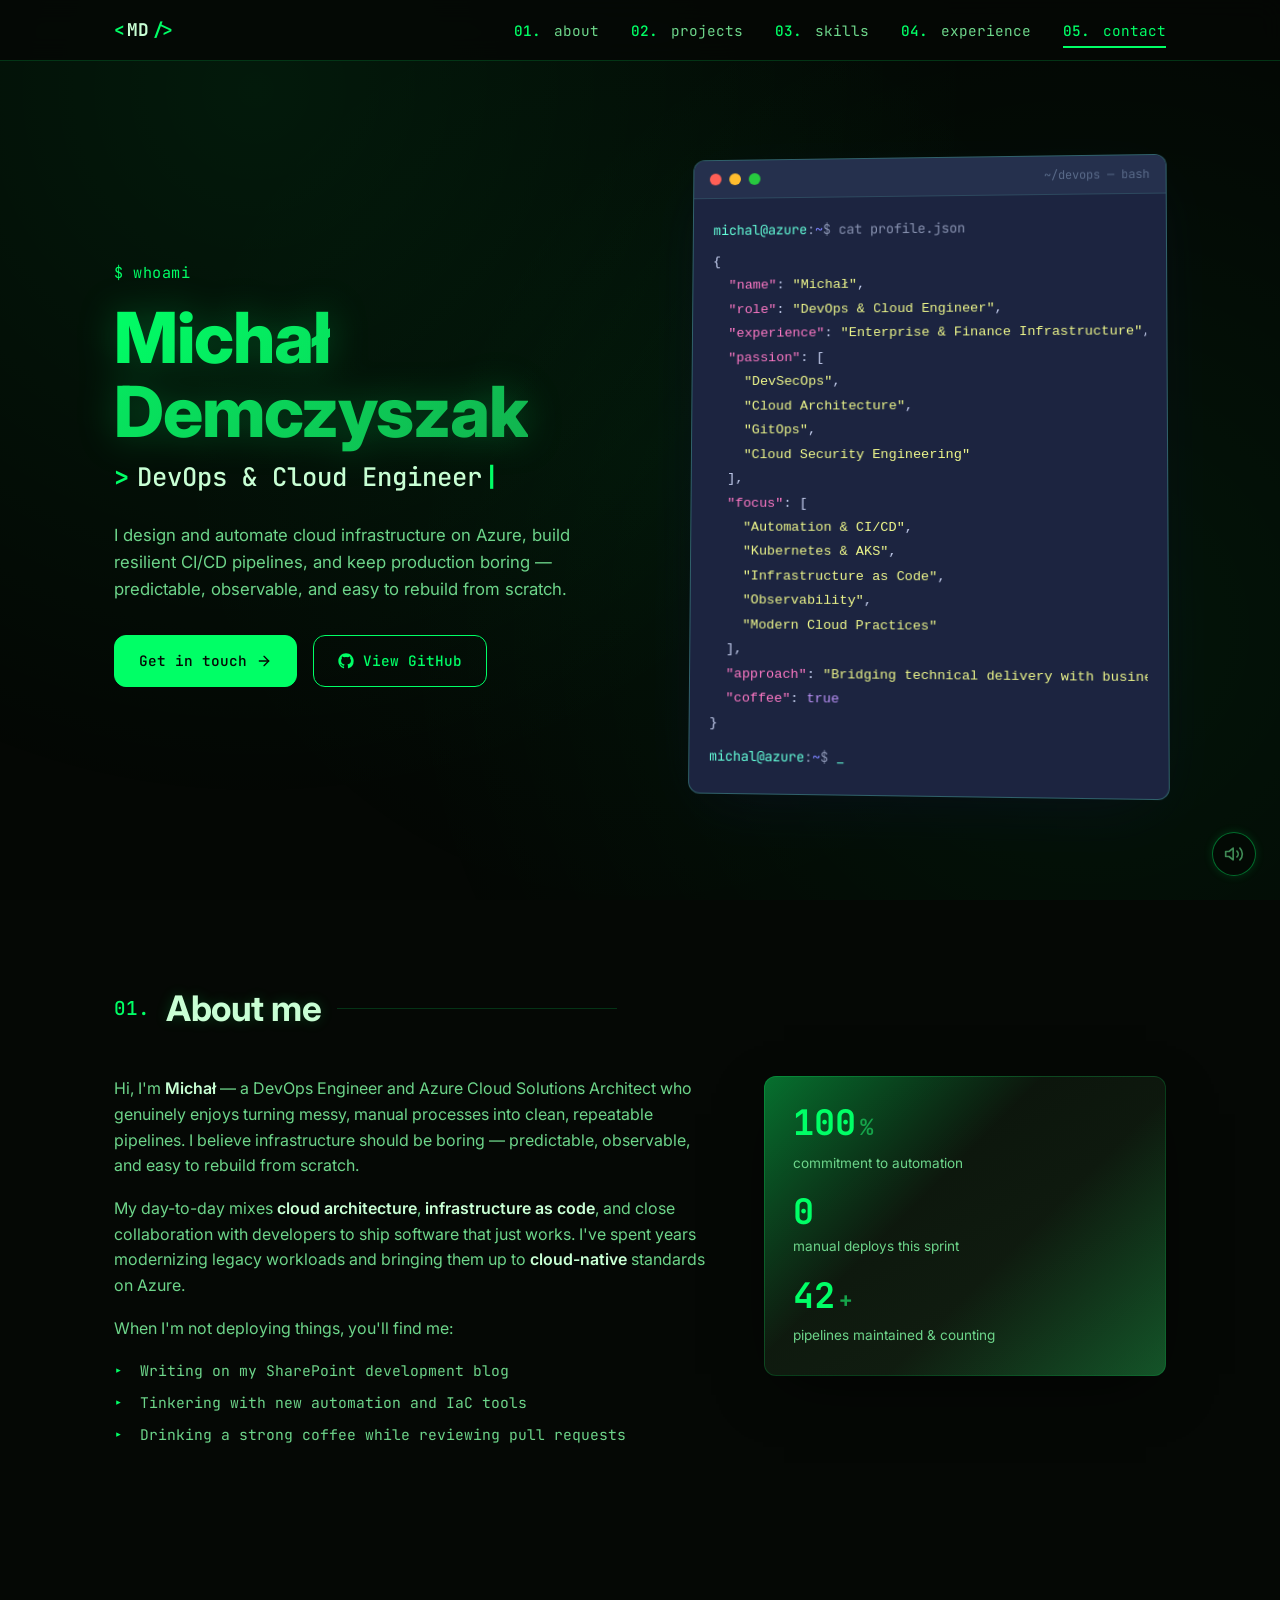
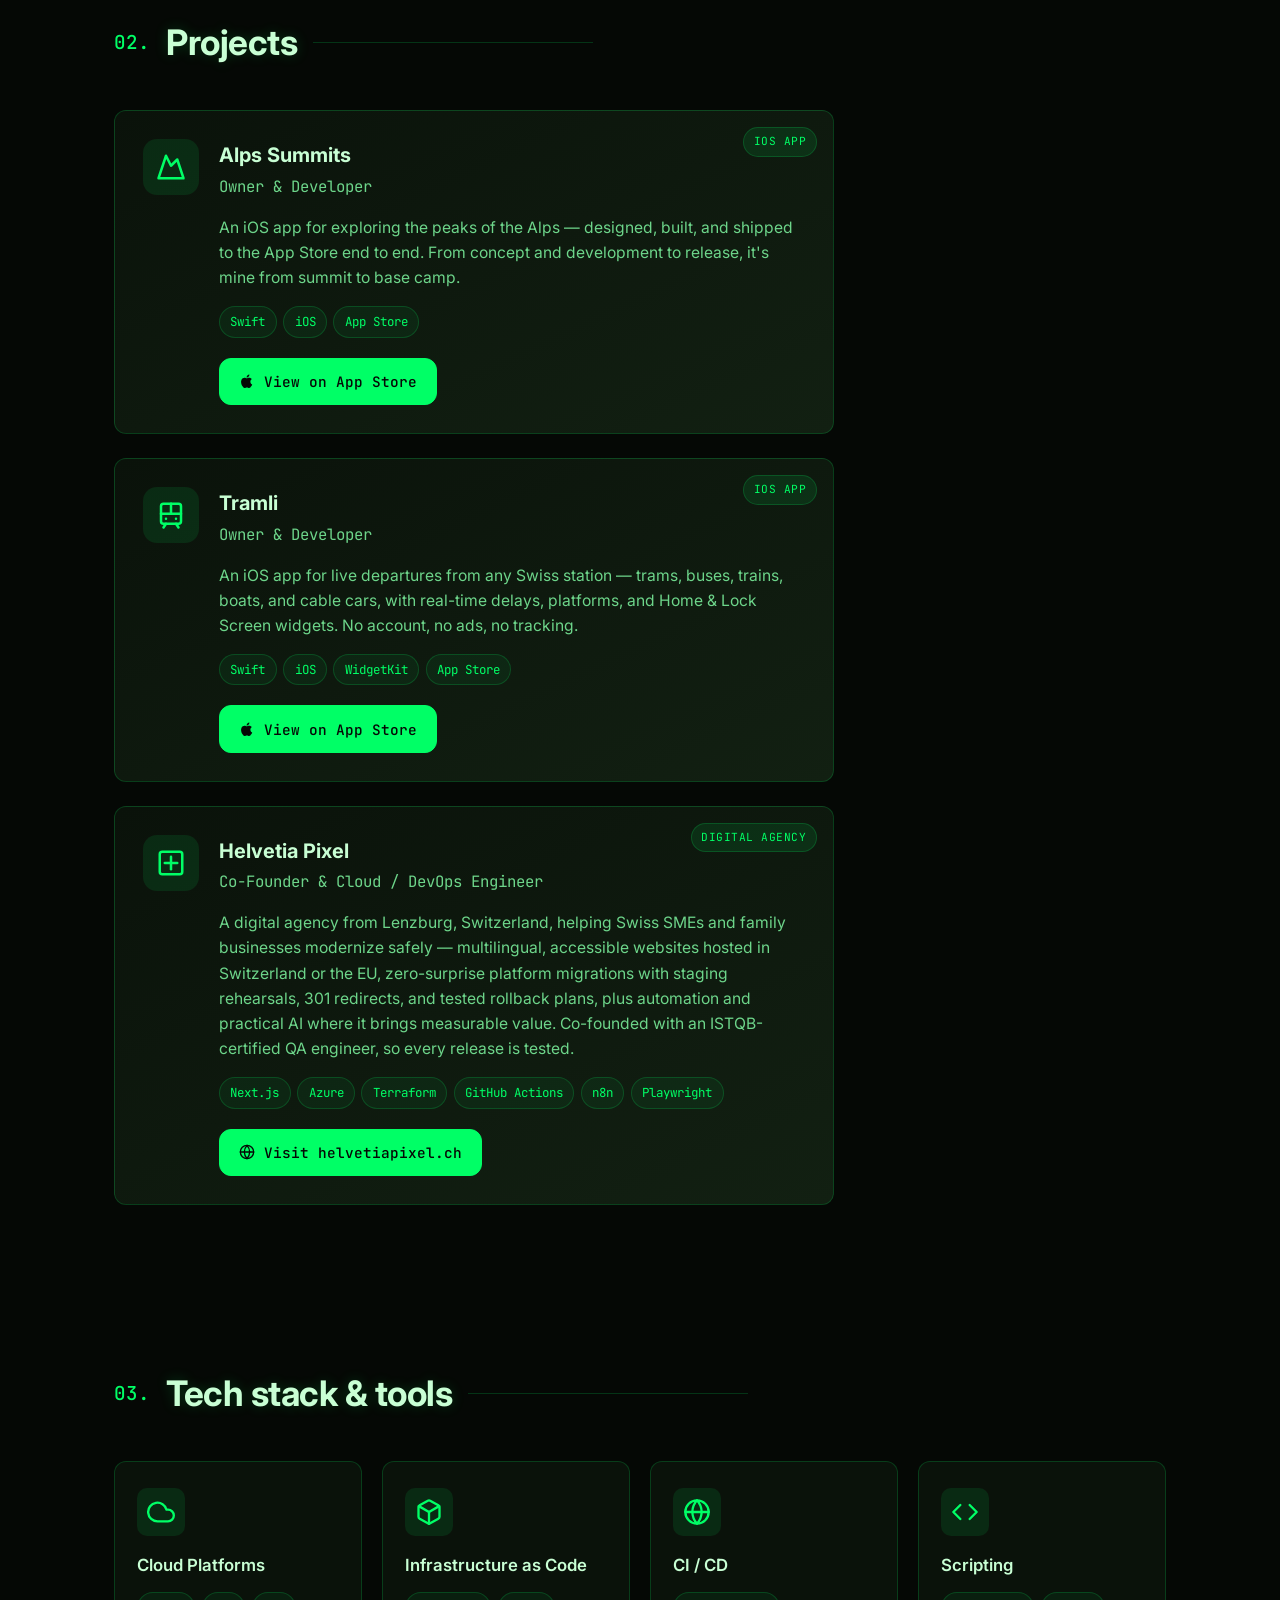
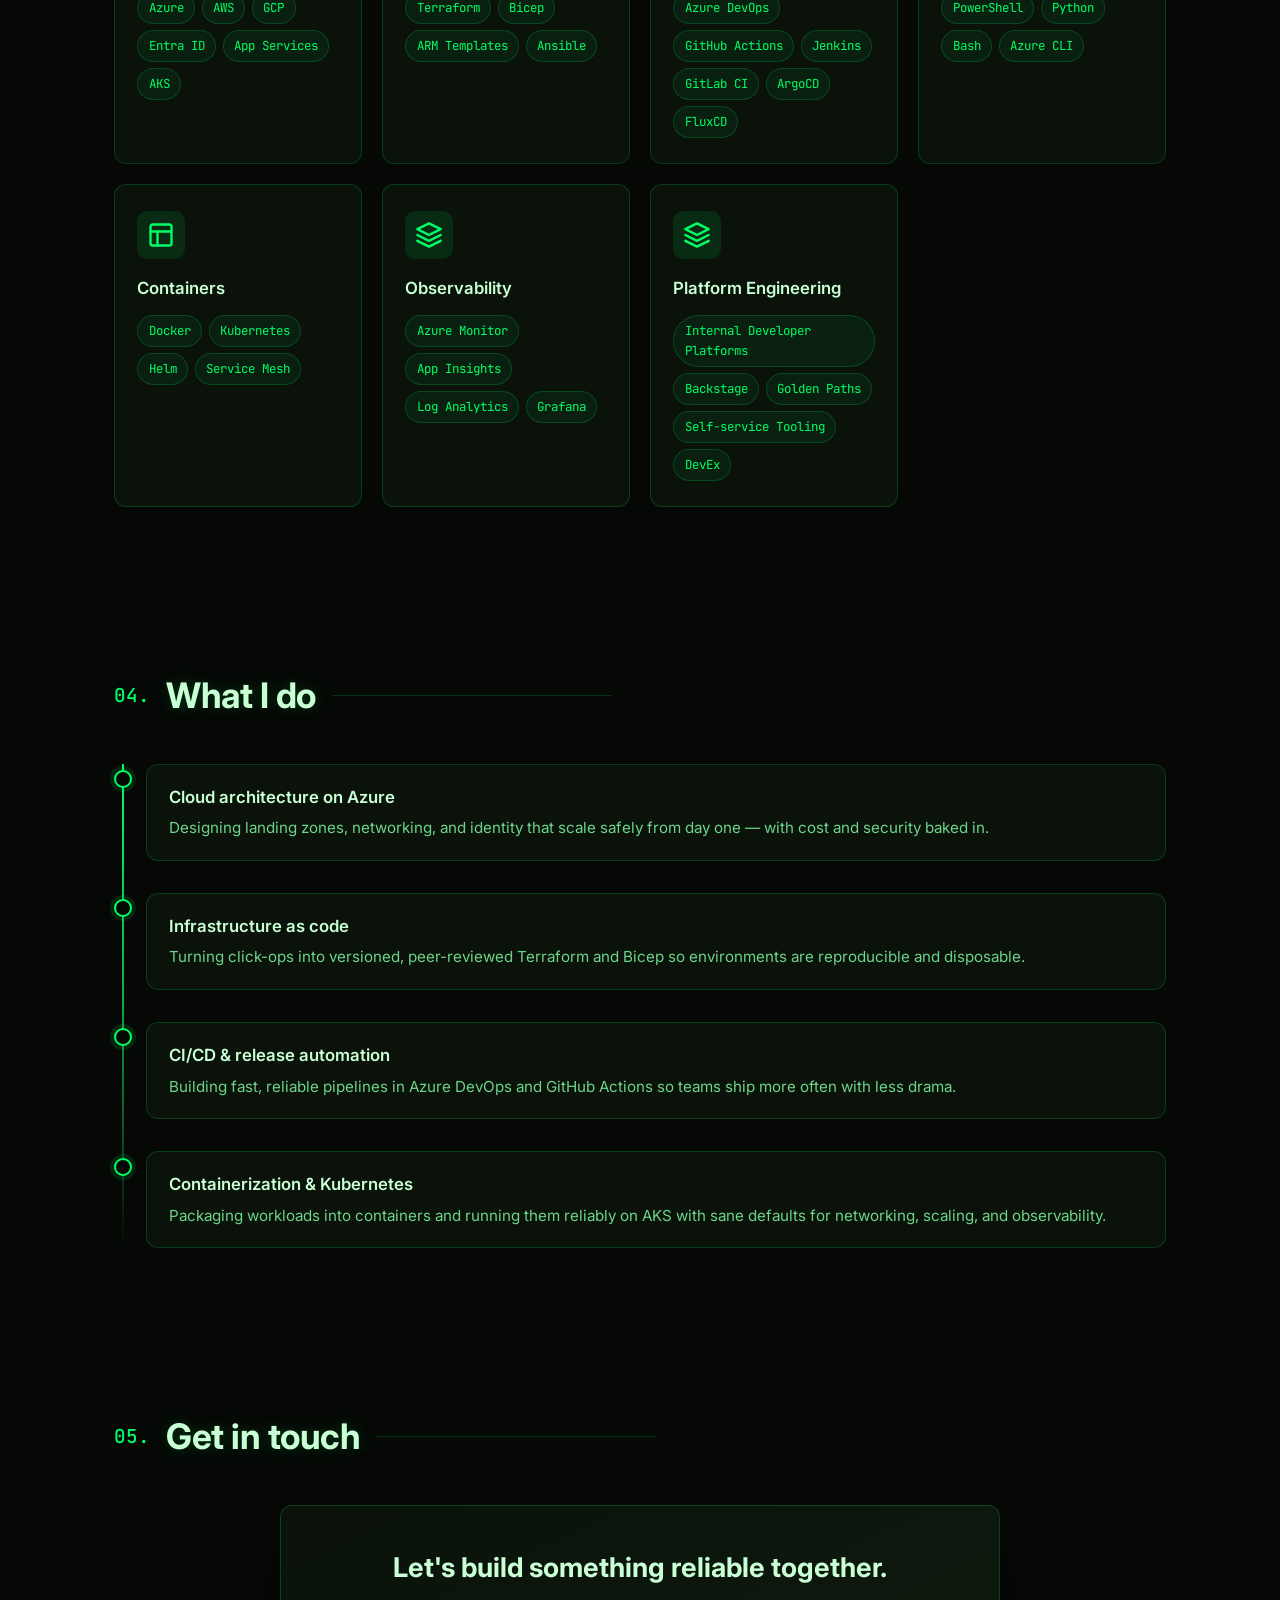
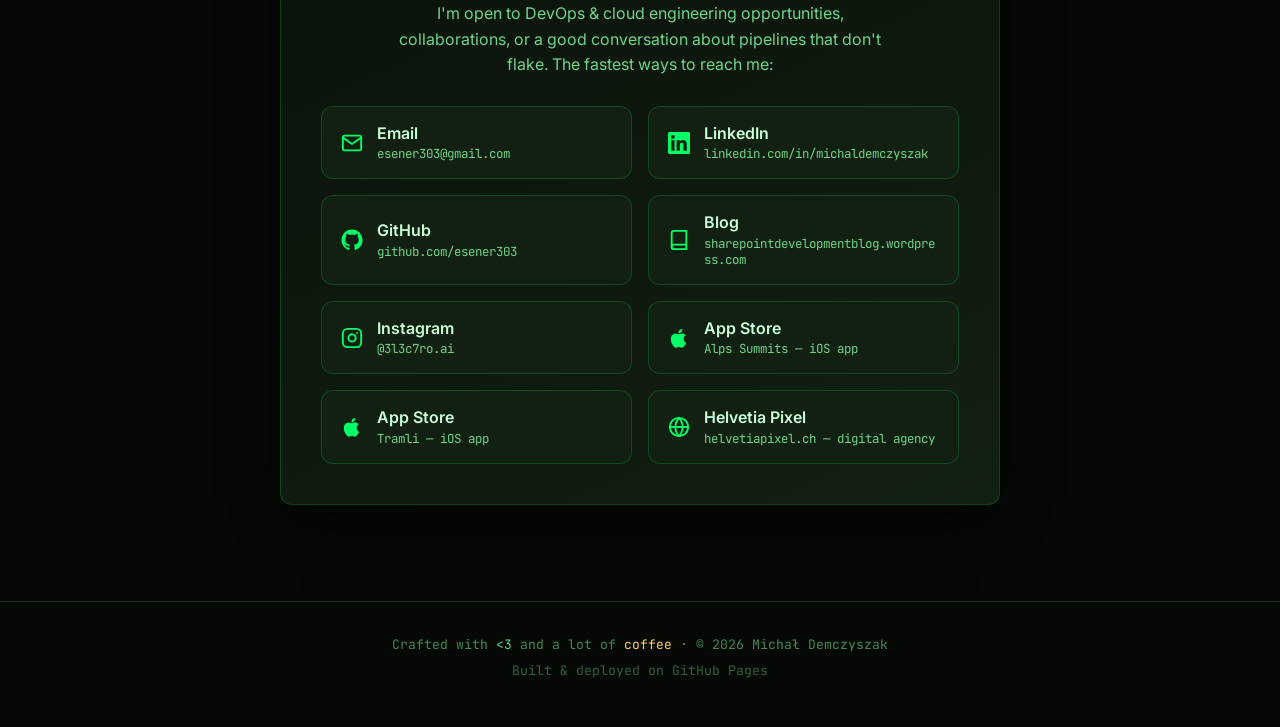
==== index.html @ 0d1f2d62 "feat(projects): Helvetia Pixel agency added Co-Authored-By: Claude Opus 5.5 <noreply@anthropic.com>" ====
<!DOCTYPE html>
<html lang="en">
<head>
    <meta charset="UTF-8" />
    <meta name="viewport" content="width=device-width, initial-scale=1.0" />
    <meta name="description" content="Michał Demczyszak — DevOps Engineer and Azure Cloud Solutions Architect. Cloud architecture, automation, and reliable software delivery." />
    <meta name="author" content="Michał Demczyszak" />
    <meta name="keywords" content="Michał Demczyszak, DevOps Engineer, Azure Cloud Solutions Architect, Infrastructure as Code, Portfolio" />
    <meta name="theme-color" content="#050805" />

    <meta property="og:type" content="website" />
    <meta property="og:url" content="https://michaldemczyszak.com/" />
    <meta property="og:title" content="Michał Demczyszak — DevOps Engineer and Azure Cloud Solutions Architect" />
    <meta property="og:description" content="DevOps Engineer and Azure Cloud Solutions Architect specializing in cloud automation, infrastructure as code, and reliable software delivery." />
    <meta property="og:site_name" content="Michał Demczyszak" />
    <meta property="og:locale" content="en_US" />

    <meta name="twitter:card" content="summary_large_image" />
    <meta name="twitter:url" content="https://michaldemczyszak.com/" />
    <meta name="twitter:title" content="Michał Demczyszak — DevOps Engineer and Azure Cloud Solutions Architect" />
    <meta name="twitter:description" content="DevOps Engineer and Azure Cloud Solutions Architect specializing in cloud automation and reliable software delivery." />

    <title>Michał Demczyszak | DevOps Engineer &amp; Azure Cloud Solutions Architect</title>
    <link rel="canonical" href="https://michaldemczyszak.com/" />

    <link rel="preconnect" href="https://fonts.googleapis.com" />
    <link rel="preconnect" href="https://fonts.gstatic.com" crossorigin />
    <link rel="preload" as="style" href="https://fonts.googleapis.com/css2?family=JetBrains+Mono:wght@400;500;700&family=Inter:wght@400;500;600;700;800&display=swap" onload="this.onload=null;this.rel='stylesheet'" />
    <noscript><link rel="stylesheet" href="https://fonts.googleapis.com/css2?family=JetBrains+Mono:wght@400;500;700&family=Inter:wght@400;500;600;700;800&display=swap" /></noscript>
    <link rel="stylesheet" href="styles.css" />
    <link rel="icon" type="image/svg+xml" href="/favicon.svg" />

    <script type="application/ld+json">
    {
        "@context": "https://schema.org",
        "@type": "Person",
        "name": "Michał Demczyszak",
        "jobTitle": "DevOps Engineer and Azure Cloud Solutions Architect",
        "url": "https://michaldemczyszak.com",
        "sameAs": [
            "https://www.linkedin.com/in/michaldemczyszak",
            "https://github.com/esener303",
            "https://www.instagram.com/3l3c7ro.ai/",
            "https://sharepointdevelopmentblog.wordpress.com",
            "https://apps.apple.com/ch/app/alps-summits/id6775881437",
            "https://apps.apple.com/ch/app/tramli/id6799713744",
            "https://helvetiapixel.ch"
        ],
        "email": "esener303@gmail.com"
    }
    </script>
    <script async src="https://pagead2.googlesyndication.com/pagead/js/adsbygoogle.js?client=ca-pub-2225435528121279" crossorigin="anonymous"></script>
</head>
<body>
    <a href="#top" class="skip-link">Skip to content</a>
    <canvas id="matrix-bg" aria-hidden="true"></canvas>

    <nav class="nav">
        <div class="nav-inner">
            <a class="logo" href="#top" aria-label="Home">
                <span class="logo-bracket">&lt;</span>
                <span class="logo-name">MD</span>
                <span class="logo-bracket">/&gt;</span>
            </a>
            <ul class="nav-links">
                <li><a href="#about">about</a></li>
                <li><a href="#projects">projects</a></li>
                <li><a href="#skills">skills</a></li>
                <li><a href="#experience">experience</a></li>
                <li><a href="#contact">contact</a></li>
            </ul>
            <button class="nav-toggle" aria-label="Toggle menu" aria-expanded="false">
                <span></span><span></span><span></span>
            </button>
        </div>
    </nav>

    <main id="top">
        <section class="hero">
            <div class="hero-content">
                <p class="hero-greet">$ whoami</p>
                <h1 class="hero-name">
                    <span class="gradient-text">Michał Demczyszak</span>
                </h1>
                <h2 class="hero-role">
                    <span class="prompt">&gt;</span>
                    <span id="typed-role" class="typed"></span><span class="cursor">|</span>
                </h2>
                <p class="hero-desc">
                    I design and automate cloud infrastructure on Azure, build
                    resilient CI/CD pipelines, and keep production boring &mdash;
                    predictable, observable, and easy to rebuild from scratch.
                </p>
                <div class="hero-cta">
                    <a href="#contact" class="btn btn-primary">
                        <span>Get in touch</span>
                        <svg width="16" height="16" viewBox="0 0 24 24" fill="none" stroke="currentColor" stroke-width="2" stroke-linecap="round" stroke-linejoin="round"><line x1="5" y1="12" x2="19" y2="12"/><polyline points="12 5 19 12 12 19"/></svg>
                    </a>
                    <a href="https://github.com/esener303" target="_blank" rel="noopener noreferrer" class="btn btn-ghost">
                        <svg width="16" height="16" viewBox="0 0 24 24" fill="currentColor"><path d="M12 .5C5.65.5.5 5.65.5 12c0 5.08 3.29 9.39 7.86 10.91.58.1.79-.25.79-.55v-2.1c-3.2.69-3.87-1.36-3.87-1.36-.52-1.33-1.27-1.69-1.27-1.69-1.04-.71.08-.7.08-.7 1.15.08 1.76 1.18 1.76 1.18 1.03 1.76 2.69 1.25 3.35.96.1-.74.4-1.25.72-1.54-2.55-.29-5.24-1.28-5.24-5.69 0-1.26.45-2.28 1.18-3.09-.12-.29-.51-1.46.11-3.04 0 0 .97-.31 3.17 1.18a11.06 11.06 0 0 1 5.78 0c2.2-1.49 3.17-1.18 3.17-1.18.62 1.58.23 2.75.11 3.04.73.81 1.18 1.83 1.18 3.09 0 4.42-2.69 5.39-5.26 5.68.41.36.78 1.06.78 2.14v3.17c0 .31.21.66.8.55A11.51 11.51 0 0 0 23.5 12C23.5 5.65 18.35.5 12 .5z"/></svg>
                        <span>View GitHub</span>
                    </a>
                </div>
            </div>
            <div class="hero-terminal" aria-hidden="true">
                <div class="terminal-header">
                    <span class="term-dot term-red"></span>
                    <span class="term-dot term-yellow"></span>
                    <span class="term-dot term-green"></span>
                    <span class="term-title">~/devops — bash</span>
                </div>
                <div class="terminal-body">
                    <p><span class="term-prompt">michal@azure</span>:<span class="term-path">~</span>$ cat profile.json</p>
                    <pre class="term-code">{
  <span class="key">"name"</span>: <span class="str">"Michał"</span>,
  <span class="key">"role"</span>: <span class="str">"DevOps &amp; Cloud Engineer"</span>,
  <span class="key">"experience"</span>: <span class="str">"Enterprise &amp; Finance Infrastructure"</span>,
  <span class="key">"passion"</span>: [
    <span class="str">"DevSecOps"</span>,
    <span class="str">"Cloud Architecture"</span>,
    <span class="str">"GitOps"</span>,
    <span class="str">"Cloud Security Engineering"</span>
  ],
  <span class="key">"focus"</span>: [
    <span class="str">"Automation &amp; CI/CD"</span>,
    <span class="str">"Kubernetes &amp; AKS"</span>,
    <span class="str">"Infrastructure as Code"</span>,
    <span class="str">"Observability"</span>,
    <span class="str">"Modern Cloud Practices"</span>
  ],
  <span class="key">"approach"</span>: <span class="str">"Bridging technical delivery with business outcomes"</span>,
  <span class="key">"coffee"</span>: <span class="bool">true</span>
}</pre>
                    <p><span class="term-prompt">michal@azure</span>:<span class="term-path">~</span>$ <span class="blink">_</span></p>
                </div>
            </div>
        </section>

        <section id="about" class="section">
            <div class="section-head">
                <span class="section-num">01.</span>
                <h2 class="section-title">About me</h2>
                <span class="section-line"></span>
            </div>
            <div class="about-grid">
                <div class="about-text">
                    <p>
                        Hi, I'm <strong>Michał</strong> — a DevOps Engineer and Azure
                        Cloud Solutions Architect who genuinely enjoys turning messy,
                        manual processes into clean, repeatable pipelines. I believe
                        infrastructure should be boring &mdash; predictable, observable,
                        and easy to rebuild from scratch.
                    </p>
                    <p>
                        My day-to-day mixes <strong>cloud architecture</strong>,
                        <strong>infrastructure as code</strong>, and close collaboration
                        with developers to ship software that just works. I've spent
                        years modernizing legacy workloads and bringing them up to
                        <strong>cloud-native</strong> standards on Azure.
                    </p>
                    <p>When I'm not deploying things, you'll find me:</p>
                    <ul class="about-list">
                        <li>Writing on my SharePoint development blog</li>
                        <li>Tinkering with new automation and IaC tools</li>
                        <li>Drinking a strong coffee while reviewing pull requests</li>
                    </ul>
                </div>
                <div class="about-card">
                    <div class="stat">
                        <span class="stat-num" data-target="100">0</span><span class="stat-unit">%</span>
                        <span class="stat-label">commitment to automation</span>
                    </div>
                    <div class="stat">
                        <span class="stat-num" data-target="0">0</span>
                        <span class="stat-label">manual deploys this sprint</span>
                    </div>
                    <div class="stat">
                        <span class="stat-num" data-target="42">0</span>
                        <span class="stat-unit">+</span>
                        <span class="stat-label">pipelines maintained &amp; counting</span>
                    </div>
                </div>
            </div>
        </section>

        <section id="projects" class="section">
            <div class="section-head">
                <span class="section-num">02.</span>
                <h2 class="section-title">Projects</h2>
                <span class="section-line"></span>
            </div>
            <div class="projects-grid">
                <article class="project-card project-featured">
                    <div class="project-badge">iOS App</div>
                    <div class="project-icon" aria-hidden="true">
                        <svg width="30" height="30" viewBox="0 0 24 24" fill="none" stroke="currentColor" stroke-width="2" stroke-linecap="round" stroke-linejoin="round"><path d="m8 3 4 8 5-5 5 15H2L8 3z"/></svg>
                    </div>
                    <div class="project-body">
                        <h3>Alps Summits</h3>
                        <p class="project-role">Owner &amp; Developer</p>
                        <p>
                            An iOS app for exploring the peaks of the Alps &mdash; designed,
                            built, and shipped to the App Store end to end. From concept and
                            development to release, it's mine from summit to base camp.
                        </p>
                        <ul class="skill-tags project-tags">
                            <li>Swift</li>
                            <li>iOS</li>
                            <li>App Store</li>
                        </ul>
                        <a class="btn btn-primary project-cta" href="https://apps.apple.com/ch/app/alps-summits/id6775881437" target="_blank" rel="noopener noreferrer">
                            <svg width="16" height="16" viewBox="0 0 24 24" fill="currentColor" aria-hidden="true"><path d="M17.05 12.98c-.03-2.6 2.12-3.85 2.22-3.91-1.21-1.77-3.09-2.01-3.76-2.04-1.6-.16-3.12.94-3.93.94-.81 0-2.06-.92-3.39-.9-1.74.03-3.35 1.01-4.25 2.57-1.81 3.14-.46 7.78 1.3 10.32.86 1.24 1.89 2.64 3.23 2.59 1.3-.05 1.79-.84 3.36-.84 1.57 0 2.01.84 3.39.81 1.4-.02 2.28-1.27 3.13-2.52.99-1.44 1.4-2.84 1.42-2.91-.03-.01-2.72-1.04-2.75-4.13M14.48 5.34c.71-.86 1.19-2.06 1.06-3.25-1.02.04-2.26.68-3 1.54-.66.76-1.24 1.98-1.09 3.15 1.14.09 2.31-.58 3.03-1.44"/></svg>
                            <span>View on App Store</span>
                        </a>
                    </div>
                </article>
                <article class="project-card project-featured">
                    <div class="project-badge">iOS App</div>
                    <div class="project-icon" aria-hidden="true">
                        <svg width="30" height="30" viewBox="0 0 24 24" fill="none" stroke="currentColor" stroke-width="2" stroke-linecap="round" stroke-linejoin="round"><rect width="16" height="16" x="4" y="3" rx="2"/><path d="M4 11h16"/><path d="M12 3v8"/><path d="m8 19-2 3"/><path d="m18 22-2-3"/><path d="M8 15h.01"/><path d="M16 15h.01"/></svg>
                    </div>
                    <div class="project-body">
                        <h3>Tramli</h3>
                        <p class="project-role">Owner &amp; Developer</p>
                        <p>
                            An iOS app for live departures from any Swiss station &mdash; trams,
                            buses, trains, boats, and cable cars, with real-time delays, platforms,
                            and Home &amp; Lock Screen widgets. No account, no ads, no tracking.
                        </p>
                        <ul class="skill-tags project-tags">
                            <li>Swift</li>
                            <li>iOS</li>
                            <li>WidgetKit</li>
                            <li>App Store</li>
                        </ul>
                        <a class="btn btn-primary project-cta" href="https://apps.apple.com/ch/app/tramli/id6799713744" target="_blank" rel="noopener noreferrer">
                            <svg width="16" height="16" viewBox="0 0 24 24" fill="currentColor" aria-hidden="true"><path d="M17.05 12.98c-.03-2.6 2.12-3.85 2.22-3.91-1.21-1.77-3.09-2.01-3.76-2.04-1.6-.16-3.12.94-3.93.94-.81 0-2.06-.92-3.39-.9-1.74.03-3.35 1.01-4.25 2.57-1.81 3.14-.46 7.78 1.3 10.32.86 1.24 1.89 2.64 3.23 2.59 1.3-.05 1.79-.84 3.36-.84 1.57 0 2.01.84 3.39.81 1.4-.02 2.28-1.27 3.13-2.52.99-1.44 1.4-2.84 1.42-2.91-.03-.01-2.72-1.04-2.75-4.13M14.48 5.34c.71-.86 1.19-2.06 1.06-3.25-1.02.04-2.26.68-3 1.54-.66.76-1.24 1.98-1.09 3.15 1.14.09 2.31-.58 3.03-1.44"/></svg>
                            <span>View on App Store</span>
                        </a>
                    </div>
                </article>
                <article class="project-card project-featured">
                    <div class="project-badge">Digital Agency</div>
                    <div class="project-icon" aria-hidden="true">
                        <svg width="30" height="30" viewBox="0 0 24 24" fill="none" stroke="currentColor" stroke-width="2" stroke-linecap="round" stroke-linejoin="round"><rect width="18" height="18" x="3" y="3" rx="2"/><path d="M12 7v10"/><path d="M7 12h10"/></svg>
                    </div>
                    <div class="project-body">
                        <h3>Helvetia Pixel</h3>
                        <p class="project-role">Co-Founder &amp; Cloud / DevOps Engineer</p>
                        <p>
                            A digital agency from Lenzburg, Switzerland, helping Swiss SMEs and
                            family businesses modernize safely &mdash; multilingual, accessible websites
                            hosted in Switzerland or the EU, zero-surprise platform migrations with
                            staging rehearsals, 301 redirects, and tested rollback plans, plus
                            automation and practical AI where it brings measurable value.
                            Co-founded with an ISTQB-certified QA engineer, so every release is tested.
                        </p>
                        <ul class="skill-tags project-tags">
                            <li>Next.js</li>
                            <li>Azure</li>
                            <li>Terraform</li>
                            <li>GitHub Actions</li>
                            <li>n8n</li>
                            <li>Playwright</li>
                        </ul>
                        <a class="btn btn-primary project-cta" href="https://helvetiapixel.ch" target="_blank" rel="noopener noreferrer">
                            <svg width="16" height="16" viewBox="0 0 24 24" fill="none" stroke="currentColor" stroke-width="2" stroke-linecap="round" stroke-linejoin="round" aria-hidden="true"><circle cx="12" cy="12" r="10"/><path d="M2 12h20"/><path d="M12 2a15.3 15.3 0 0 1 4 10 15.3 15.3 0 0 1-4 10 15.3 15.3 0 0 1-4-10 15.3 15.3 0 0 1 4-10z"/></svg>
                            <span>Visit helvetiapixel.ch</span>
                        </a>
                    </div>
                </article>
            </div>
        </section>

        <section id="skills" class="section">
            <div class="section-head">
                <span class="section-num">03.</span>
                <h2 class="section-title">Tech stack &amp; tools</h2>
                <span class="section-line"></span>
            </div>
            <div class="skills-grid">
                <article class="skill-card">
                    <div class="skill-icon">
                        <svg width="28" height="28" viewBox="0 0 24 24" fill="none" stroke="currentColor" stroke-width="2" stroke-linecap="round" stroke-linejoin="round"><path d="M18 10h-1.26A8 8 0 1 0 9 20h9a5 5 0 0 0 0-10z"/></svg>
                    </div>
                    <h3>Cloud Platforms</h3>
                    <ul class="skill-tags">
                        <li>Azure</li>
                        <li>AWS</li>
                        <li>GCP</li>
                        <li>Entra ID</li>
                        <li>App Services</li>
                        <li>AKS</li>
                    </ul>
                </article>
                <article class="skill-card">
                    <div class="skill-icon">
                        <svg width="28" height="28" viewBox="0 0 24 24" fill="none" stroke="currentColor" stroke-width="2" stroke-linecap="round" stroke-linejoin="round"><path d="M21 16V8a2 2 0 0 0-1-1.73l-7-4a2 2 0 0 0-2 0l-7 4A2 2 0 0 0 3 8v8a2 2 0 0 0 1 1.73l7 4a2 2 0 0 0 2 0l7-4A2 2 0 0 0 21 16z"/><polyline points="3.27 6.96 12 12.01 20.73 6.96"/><line x1="12" y1="22.08" x2="12" y2="12"/></svg>
                    </div>
                    <h3>Infrastructure as Code</h3>
                    <ul class="skill-tags">
                        <li>Terraform</li>
                        <li>Bicep</li>
                        <li>ARM Templates</li>
                        <li>Ansible</li>
                    </ul>
                </article>
                <article class="skill-card">
                    <div class="skill-icon">
                        <svg width="28" height="28" viewBox="0 0 24 24" fill="none" stroke="currentColor" stroke-width="2" stroke-linecap="round" stroke-linejoin="round"><circle cx="12" cy="12" r="10"/><line x1="2" y1="12" x2="22" y2="12"/><path d="M12 2a15.3 15.3 0 0 1 4 10 15.3 15.3 0 0 1-4 10 15.3 15.3 0 0 1-4-10 15.3 15.3 0 0 1 4-10z"/></svg>
                    </div>
                    <h3>CI / CD</h3>
                    <ul class="skill-tags">
                        <li>Azure DevOps</li>
                        <li>GitHub Actions</li>
                        <li>Jenkins</li>
                        <li>GitLab CI</li>
                        <li>ArgoCD</li>
                        <li>FluxCD</li>
                    </ul>
                </article>
                <article class="skill-card">
                    <div class="skill-icon">
                        <svg width="28" height="28" viewBox="0 0 24 24" fill="none" stroke="currentColor" stroke-width="2" stroke-linecap="round" stroke-linejoin="round"><polyline points="16 18 22 12 16 6"/><polyline points="8 6 2 12 8 18"/></svg>
                    </div>
                    <h3>Scripting</h3>
                    <ul class="skill-tags">
                        <li>PowerShell</li>
                        <li>Python</li>
                        <li>Bash</li>
                        <li>Azure CLI</li>
                    </ul>
                </article>
                <article class="skill-card">
                    <div class="skill-icon">
                        <svg width="28" height="28" viewBox="0 0 24 24" fill="none" stroke="currentColor" stroke-width="2" stroke-linecap="round" stroke-linejoin="round"><rect x="3" y="3" width="18" height="18" rx="2" ry="2"/><line x1="3" y1="9" x2="21" y2="9"/><line x1="9" y1="21" x2="9" y2="9"/></svg>
                    </div>
                    <h3>Containers</h3>
                    <ul class="skill-tags">
                        <li>Docker</li>
                        <li>Kubernetes</li>
                        <li>Helm</li>
                        <li>Service Mesh</li>
                    </ul>
                </article>
                <article class="skill-card">
                    <div class="skill-icon">
                        <svg width="28" height="28" viewBox="0 0 24 24" fill="none" stroke="currentColor" stroke-width="2" stroke-linecap="round" stroke-linejoin="round"><path d="M12 2L2 7l10 5 10-5-10-5z"/><path d="M2 17l10 5 10-5"/><path d="M2 12l10 5 10-5"/></svg>
                    </div>
                    <h3>Observability</h3>
                    <ul class="skill-tags">
                        <li>Azure Monitor</li>
                        <li>App Insights</li>
                        <li>Log Analytics</li>
                        <li>Grafana</li>
                    </ul>
                </article>
                <article class="skill-card">
                    <div class="skill-icon">
                        <svg width="28" height="28" viewBox="0 0 24 24" fill="none" stroke="currentColor" stroke-width="2" stroke-linecap="round" stroke-linejoin="round"><polygon points="12 2 2 7 12 12 22 7 12 2"/><polyline points="2 17 12 22 22 17"/><polyline points="2 12 12 17 22 12"/></svg>
                    </div>
                    <h3>Platform Engineering</h3>
                    <ul class="skill-tags">
                        <li>Internal Developer Platforms</li>
                        <li>Backstage</li>
                        <li>Golden Paths</li>
                        <li>Self-service Tooling</li>
                        <li>DevEx</li>
                    </ul>
                </article>
            </div>
        </section>

        <section id="experience" class="section">
            <div class="section-head">
                <span class="section-num">04.</span>
                <h2 class="section-title">What I do</h2>
                <span class="section-line"></span>
            </div>
            <div class="timeline">
                <div class="timeline-item">
                    <div class="timeline-dot"></div>
                    <div class="timeline-content">
                        <h3>Cloud architecture on Azure</h3>
                        <p>Designing landing zones, networking, and identity that scale safely from day one — with cost and security baked in.</p>
                    </div>
                </div>
                <div class="timeline-item">
                    <div class="timeline-dot"></div>
                    <div class="timeline-content">
                        <h3>Infrastructure as code</h3>
                        <p>Turning click-ops into versioned, peer-reviewed Terraform and Bicep so environments are reproducible and disposable.</p>
                    </div>
                </div>
                <div class="timeline-item">
                    <div class="timeline-dot"></div>
                    <div class="timeline-content">
                        <h3>CI/CD &amp; release automation</h3>
                        <p>Building fast, reliable pipelines in Azure DevOps and GitHub Actions so teams ship more often with less drama.</p>
                    </div>
                </div>
                <div class="timeline-item">
                    <div class="timeline-dot"></div>
                    <div class="timeline-content">
                        <h3>Containerization &amp; Kubernetes</h3>
                        <p>Packaging workloads into containers and running them reliably on AKS with sane defaults for networking, scaling, and observability.</p>
                    </div>
                </div>
            </div>
        </section>

        <section id="contact" class="section section-contact">
            <div class="section-head">
                <span class="section-num">05.</span>
                <h2 class="section-title">Get in touch</h2>
                <span class="section-line"></span>
            </div>
            <div class="contact-card">
                <h3>Let's build something reliable together.</h3>
                <p>
                    I'm open to DevOps &amp; cloud engineering opportunities, collaborations,
                    or a good conversation about pipelines that don't flake. The fastest ways to reach me:
                </p>
                <div class="contact-links">
                    <a class="contact-link" href="mailto:esener303@gmail.com">
                        <svg width="22" height="22" viewBox="0 0 24 24" fill="none" stroke="currentColor" stroke-width="2" stroke-linecap="round" stroke-linejoin="round"><path d="M4 4h16c1.1 0 2 .9 2 2v12c0 1.1-.9 2-2 2H4c-1.1 0-2-.9-2-2V6c0-1.1.9-2 2-2z"/><polyline points="22,6 12,13 2,6"/></svg>
                        <span class="contact-text">
                            <strong>Email</strong>
                            <em>esener303@gmail.com</em>
                        </span>
                    </a>
                    <a class="contact-link" href="https://www.linkedin.com/in/michaldemczyszak" target="_blank" rel="noopener noreferrer">
                        <svg width="22" height="22" viewBox="0 0 24 24" fill="currentColor"><path d="M20.45 20.45h-3.55v-5.57c0-1.33-.03-3.04-1.85-3.04-1.85 0-2.14 1.45-2.14 2.94v5.67H9.36V9h3.41v1.56h.05c.48-.9 1.63-1.85 3.36-1.85 3.6 0 4.27 2.37 4.27 5.46v6.28zM5.34 7.43a2.06 2.06 0 1 1 0-4.13 2.06 2.06 0 0 1 0 4.13zm1.78 13.02H3.56V9h3.56v11.45zM22.22 0H1.77C.79 0 0 .77 0 1.72v20.56C0 23.23.79 24 1.77 24h20.45c.98 0 1.78-.77 1.78-1.72V1.72C24 .77 23.2 0 22.22 0z"/></svg>
                        <span class="contact-text">
                            <strong>LinkedIn</strong>
                            <em>linkedin.com/in/michaldemczyszak</em>
                        </span>
                    </a>
                    <a class="contact-link" href="https://github.com/esener303" target="_blank" rel="noopener noreferrer">
                        <svg width="22" height="22" viewBox="0 0 24 24" fill="currentColor"><path d="M12 .5C5.65.5.5 5.65.5 12c0 5.08 3.29 9.39 7.86 10.91.58.1.79-.25.79-.55v-2.1c-3.2.69-3.87-1.36-3.87-1.36-.52-1.33-1.27-1.69-1.27-1.69-1.04-.71.08-.7.08-.7 1.15.08 1.76 1.18 1.76 1.18 1.03 1.76 2.69 1.25 3.35.96.1-.74.4-1.25.72-1.54-2.55-.29-5.24-1.28-5.24-5.69 0-1.26.45-2.28 1.18-3.09-.12-.29-.51-1.46.11-3.04 0 0 .97-.31 3.17 1.18a11.06 11.06 0 0 1 5.78 0c2.2-1.49 3.17-1.18 3.17-1.18.62 1.58.23 2.75.11 3.04.73.81 1.18 1.83 1.18 3.09 0 4.42-2.69 5.39-5.26 5.68.41.36.78 1.06.78 2.14v3.17c0 .31.21.66.8.55A11.51 11.51 0 0 0 23.5 12C23.5 5.65 18.35.5 12 .5z"/></svg>
                        <span class="contact-text">
                            <strong>GitHub</strong>
                            <em>github.com/esener303</em>
                        </span>
                    </a>
                    <a class="contact-link" href="https://sharepointdevelopmentblog.wordpress.com" target="_blank" rel="noopener noreferrer">
                        <svg width="22" height="22" viewBox="0 0 24 24" fill="none" stroke="currentColor" stroke-width="2" stroke-linecap="round" stroke-linejoin="round"><path d="M4 19.5A2.5 2.5 0 0 1 6.5 17H20"/><path d="M6.5 2H20v20H6.5A2.5 2.5 0 0 1 4 19.5v-15A2.5 2.5 0 0 1 6.5 2z"/></svg>
                        <span class="contact-text">
                            <strong>Blog</strong>
                            <em>sharepointdevelopmentblog.wordpress.com</em>
                        </span>
                    </a>
                    <a class="contact-link" href="https://www.instagram.com/3l3c7ro.ai/" target="_blank" rel="noopener noreferrer">
                        <svg width="22" height="22" viewBox="0 0 24 24" fill="none" stroke="currentColor" stroke-width="2" stroke-linecap="round" stroke-linejoin="round"><rect x="2" y="2" width="20" height="20" rx="5" ry="5"/><path d="M16 11.37A4 4 0 1 1 12.63 8 4 4 0 0 1 16 11.37z"/><line x1="17.5" y1="6.5" x2="17.51" y2="6.5"/></svg>
                        <span class="contact-text">
                            <strong>Instagram</strong>
                            <em>@3l3c7ro.ai</em>
                        </span>
                    </a>
                    <a class="contact-link" href="https://apps.apple.com/ch/app/alps-summits/id6775881437" target="_blank" rel="noopener noreferrer">
                        <svg width="22" height="22" viewBox="0 0 24 24" fill="currentColor"><path d="M17.05 12.98c-.03-2.6 2.12-3.85 2.22-3.91-1.21-1.77-3.09-2.01-3.76-2.04-1.6-.16-3.12.94-3.93.94-.81 0-2.06-.92-3.39-.9-1.74.03-3.35 1.01-4.25 2.57-1.81 3.14-.46 7.78 1.3 10.32.86 1.24 1.89 2.64 3.23 2.59 1.3-.05 1.79-.84 3.36-.84 1.57 0 2.01.84 3.39.81 1.4-.02 2.28-1.27 3.13-2.52.99-1.44 1.4-2.84 1.42-2.91-.03-.01-2.72-1.04-2.75-4.13M14.48 5.34c.71-.86 1.19-2.06 1.06-3.25-1.02.04-2.26.68-3 1.54-.66.76-1.24 1.98-1.09 3.15 1.14.09 2.31-.58 3.03-1.44"/></svg>
                        <span class="contact-text">
                            <strong>App Store</strong>
                            <em>Alps Summits &mdash; iOS app</em>
                        </span>
                    </a>
                    <a class="contact-link" href="https://apps.apple.com/ch/app/tramli/id6799713744" target="_blank" rel="noopener noreferrer">
                        <svg width="22" height="22" viewBox="0 0 24 24" fill="currentColor"><path d="M17.05 12.98c-.03-2.6 2.12-3.85 2.22-3.91-1.21-1.77-3.09-2.01-3.76-2.04-1.6-.16-3.12.94-3.93.94-.81 0-2.06-.92-3.39-.9-1.74.03-3.35 1.01-4.25 2.57-1.81 3.14-.46 7.78 1.3 10.32.86 1.24 1.89 2.64 3.23 2.59 1.3-.05 1.79-.84 3.36-.84 1.57 0 2.01.84 3.39.81 1.4-.02 2.28-1.27 3.13-2.52.99-1.44 1.4-2.84 1.42-2.91-.03-.01-2.72-1.04-2.75-4.13M14.48 5.34c.71-.86 1.19-2.06 1.06-3.25-1.02.04-2.26.68-3 1.54-.66.76-1.24 1.98-1.09 3.15 1.14.09 2.31-.58 3.03-1.44"/></svg>
                        <span class="contact-text">
                            <strong>App Store</strong>
                            <em>Tramli &mdash; iOS app</em>
                        </span>
                    </a>
                    <a class="contact-link" href="https://helvetiapixel.ch" target="_blank" rel="noopener noreferrer">
                        <svg width="22" height="22" viewBox="0 0 24 24" fill="none" stroke="currentColor" stroke-width="2" stroke-linecap="round" stroke-linejoin="round"><circle cx="12" cy="12" r="10"/><path d="M2 12h20"/><path d="M12 2a15.3 15.3 0 0 1 4 10 15.3 15.3 0 0 1-4 10 15.3 15.3 0 0 1-4-10 15.3 15.3 0 0 1 4-10z"/></svg>
                        <span class="contact-text">
                            <strong>Helvetia Pixel</strong>
                            <em>helvetiapixel.ch &mdash; digital agency</em>
                        </span>
                    </a>
                </div>
            </div>
        </section>
    </main>

    <div id="yt-audio-player" aria-hidden="true"></div>
    <button id="audio-toggle" class="audio-toggle" type="button" aria-label="Toggle background music" aria-pressed="false">
        <svg class="audio-icon icon-on" width="20" height="20" viewBox="0 0 24 24" fill="none" stroke="currentColor" stroke-width="2" stroke-linecap="round" stroke-linejoin="round" aria-hidden="true"><polygon points="11 5 6 9 2 9 2 15 6 15 11 19 11 5"/><path d="M15.54 8.46a5 5 0 0 1 0 7.07"/><path d="M19.07 4.93a10 10 0 0 1 0 14.14"/></svg>
        <svg class="audio-icon icon-off" width="20" height="20" viewBox="0 0 24 24" fill="none" stroke="currentColor" stroke-width="2" stroke-linecap="round" stroke-linejoin="round" aria-hidden="true"><polygon points="11 5 6 9 2 9 2 15 6 15 11 19 11 5"/><line x1="23" y1="9" x2="17" y2="15"/><line x1="17" y1="9" x2="23" y2="15"/></svg>
    </button>

    <footer class="footer">
        <p>
            Crafted with <span class="footer-heart">&lt;3</span> and a lot of <span class="footer-coffee">coffee</span>
            &middot; &copy; <span id="year">2026</span> Michał Demczyszak
        </p>
        <p class="footer-sub">Built &amp; deployed on GitHub Pages</p>
    </footer>

    <script src="script.js"></script>
</body>
</html>
---- styles.css ----
/* ==========================================================================
   Personal site — Michał Demczyszak | DevOps Engineer & Azure Cloud Architect
   ========================================================================== */

:root {
    --bg-0: #050805;
    --bg-1: #0a120a;
    --bg-2: #122012;
    --bg-3: #1a2d1a;
    --border: rgba(0, 255, 102, 0.18);
    --border-strong: rgba(0, 255, 102, 0.40);
    --text: #c8ffd4;
    --text-muted: #6dd58a;
    --text-dim: #3f8a55;
    --accent: #00ff66;
    --accent-2: #16a34a;
    --accent-3: #4ade80;
    --warn: #ffcc66;
    --code-key: #ff79c6;
    --code-str: #f1fa8c;
    --code-bool: #bd93f9;
    --shadow: 0 18px 60px -20px rgba(0, 0, 0, 0.85);
    --radius: 12px;
    --max-w: 1100px;
}

* { box-sizing: border-box; margin: 0; padding: 0; }

html { scroll-behavior: smooth; }

body {
    font-family: 'Inter', -apple-system, BlinkMacSystemFont, 'Segoe UI', sans-serif;
    background: var(--bg-0);
    color: var(--text);
    line-height: 1.6;
    overflow-x: hidden;
    min-height: 100vh;
    position: relative;
}

body::before {
    content: '';
    position: fixed;
    inset: 0;
    background:
        radial-gradient(circle at 20% 10%, rgba(0, 255, 102, 0.08), transparent 55%),
        radial-gradient(circle at 85% 70%, rgba(0, 255, 102, 0.06), transparent 55%),
        radial-gradient(circle at 50% 50%, rgba(0, 200, 80, 0.04), transparent 60%);
    z-index: -2;
    pointer-events: none;
}

#matrix-bg {
    position: fixed;
    inset: 0;
    width: 100%;
    height: 100%;
    z-index: -1;
    opacity: 0.45;
    pointer-events: none;
}

a {
    color: var(--accent);
    text-decoration: none;
    transition: color 0.2s ease;
}

a:hover { color: var(--accent-2); }

::selection { background: var(--accent); color: var(--bg-0); }

/* Keyboard focus — visible ring for all interactive elements */
:focus-visible {
    outline: 2px solid var(--accent);
    outline-offset: 3px;
    border-radius: 4px;
}

/* Skip link — hidden until focused via keyboard */
.skip-link {
    position: fixed;
    top: 0.75rem;
    left: 0.75rem;
    z-index: 200;
    padding: 0.6rem 1rem;
    background: var(--accent);
    color: var(--bg-0);
    font-family: 'JetBrains Mono', monospace;
    font-size: 0.85rem;
    font-weight: 600;
    border-radius: var(--radius);
    transform: translateY(-150%);
    transition: transform 0.2s ease;
}
.skip-link:focus {
    transform: translateY(0);
    color: var(--bg-0);
}

::-webkit-scrollbar { width: 10px; }
::-webkit-scrollbar-track { background: var(--bg-1); }
::-webkit-scrollbar-thumb { background: var(--bg-3); border-radius: 5px; }
::-webkit-scrollbar-thumb:hover { background: var(--accent); }

/* ==========================================================================
   Navigation
   ========================================================================== */

.nav {
    position: fixed;
    top: 0; left: 0; right: 0;
    z-index: 100;
    background: rgba(5, 8, 5, 0.85);
    backdrop-filter: blur(12px);
    -webkit-backdrop-filter: blur(12px);
    border-bottom: 1px solid var(--border);
    transition: transform 0.3s ease, box-shadow 0.3s ease;
}

.nav.scrolled { box-shadow: 0 10px 30px -10px rgba(0, 255, 102, 0.18); }
.nav.hidden { transform: translateY(-100%); }

.nav-inner {
    max-width: var(--max-w);
    margin: 0 auto;
    padding: 1rem 1.5rem;
    display: flex;
    align-items: center;
    justify-content: space-between;
}

.logo {
    font-family: 'JetBrains Mono', monospace;
    font-weight: 700;
    font-size: 1.1rem;
    color: var(--text);
    display: inline-flex;
    align-items: center;
    gap: 0.15rem;
    transition: transform 0.25s ease;
}

.logo:hover { transform: scale(1.04); }
.logo-bracket { color: var(--accent); }
.logo-name { color: var(--text); }

.nav-links {
    list-style: none;
    display: flex;
    gap: 2rem;
    font-family: 'JetBrains Mono', monospace;
    font-size: 0.9rem;
}

.nav-links a {
    color: var(--text-muted);
    position: relative;
    padding: 0.25rem 0;
}

.nav-links a::before {
    content: counter(nav-counter, decimal-leading-zero) '. ';
    color: var(--accent);
    font-weight: 500;
    margin-right: 0.25rem;
}

.nav-links { counter-reset: nav-counter; }
.nav-links li { counter-increment: nav-counter; }

.nav-links a::after {
    content: '';
    position: absolute;
    bottom: -4px; left: 0;
    width: 0; height: 2px;
    background: var(--accent);
    transition: width 0.25s ease;
}

.nav-links a:hover { color: var(--accent); }
.nav-links a:hover::after { width: 100%; }

.nav-links a.active { color: var(--accent); }
.nav-links a.active::after { width: 100%; }

.nav-toggle {
    display: none;
    background: none;
    border: none;
    cursor: pointer;
    padding: 0.5rem;
}
.nav-toggle span {
    display: block;
    width: 24px;
    height: 2px;
    margin: 5px 0;
    background: var(--accent);
    transition: transform 0.3s ease, opacity 0.3s ease;
}
.nav-toggle[aria-expanded="true"] span:nth-child(1) { transform: translateY(7px) rotate(45deg); }
.nav-toggle[aria-expanded="true"] span:nth-child(2) { opacity: 0; }
.nav-toggle[aria-expanded="true"] span:nth-child(3) { transform: translateY(-7px) rotate(-45deg); }

/* ==========================================================================
   Hero
   ========================================================================== */

.hero {
    max-width: var(--max-w);
    margin: 0 auto;
    padding: 7rem 1.5rem 4rem;
    min-height: 100vh;
    display: grid;
    grid-template-columns: 1.1fr 1fr;
    gap: 3rem;
    align-items: center;
}

.hero-greet {
    font-family: 'JetBrains Mono', monospace;
    color: var(--accent);
    font-size: 0.95rem;
    margin-bottom: 1rem;
    letter-spacing: 0.5px;
}

.hero-name {
    font-size: clamp(2.4rem, 6.5vw, 4.4rem);
    font-weight: 800;
    line-height: 1.05;
    letter-spacing: -1px;
    margin-bottom: 0.5rem;
    filter: drop-shadow(0 0 18px rgba(0, 255, 102, 0.25));
}

.gradient-text {
    background: linear-gradient(135deg, var(--accent) 0%, var(--accent-2) 60%, var(--accent-3) 100%);
    background-size: 200% 200%;
    -webkit-background-clip: text;
    background-clip: text;
    -webkit-text-fill-color: transparent;
    animation: gradientShift 8s ease infinite;
}

@keyframes gradientShift {
    0%, 100% { background-position: 0% 50%; }
    50% { background-position: 100% 50%; }
}

.hero-role {
    font-family: 'JetBrains Mono', monospace;
    font-size: clamp(1.1rem, 2.4vw, 1.6rem);
    color: var(--text-muted);
    margin-bottom: 1.5rem;
    display: flex;
    align-items: center;
    flex-wrap: wrap;
}

.prompt {
    color: var(--accent);
    margin-right: 0.5rem;
}

.typed {
    color: var(--text);
    font-weight: 500;
}

.cursor {
    color: var(--accent);
    font-weight: 700;
    margin-left: 2px;
    animation: blink 1s steps(2) infinite;
}

@keyframes blink {
    0%, 50% { opacity: 1; }
    51%, 100% { opacity: 0; }
}

.hero-desc {
    color: var(--text-muted);
    font-size: 1.05rem;
    max-width: 520px;
    margin-bottom: 2rem;
}

.hero-cta {
    display: flex;
    gap: 1rem;
    flex-wrap: wrap;
}

.btn {
    display: inline-flex;
    align-items: center;
    gap: 0.55rem;
    padding: 0.85rem 1.5rem;
    font-family: 'JetBrains Mono', monospace;
    font-size: 0.9rem;
    font-weight: 500;
    border-radius: var(--radius);
    border: 1px solid var(--accent);
    cursor: pointer;
    transition: transform 0.2s ease, background 0.2s ease, color 0.2s ease, box-shadow 0.2s ease;
    text-decoration: none;
}

.btn-primary {
    background: var(--accent);
    color: var(--bg-0);
}
.btn-primary:hover {
    background: var(--accent-2);
    border-color: var(--accent-2);
    color: var(--bg-0);
    transform: translateY(-3px);
    box-shadow: 0 10px 25px -10px var(--accent-2);
}

.btn-ghost {
    background: transparent;
    color: var(--accent);
}
.btn-ghost:hover {
    background: rgba(0, 255, 102, 0.08);
    transform: translateY(-3px);
    box-shadow: 0 10px 25px -10px var(--accent);
}

/* Terminal mockup — keeps its original dark navy + teal/purple palette */
.hero-terminal {
    background: #1c2440;
    border: 1px solid rgba(100, 255, 218, 0.28);
    border-radius: var(--radius);
    box-shadow: 0 18px 60px -20px rgba(8, 16, 36, 0.7);
    overflow: hidden;
    font-family: 'JetBrains Mono', monospace;
    font-size: 0.85rem;
    transform: perspective(1200px) rotateY(-3deg) rotateX(2deg);
    transition: transform 0.4s ease;
}

.hero-terminal:hover {
    transform: perspective(1200px) rotateY(0) rotateX(0);
}

.terminal-header {
    background: #25304d;
    padding: 0.6rem 1rem;
    display: flex;
    align-items: center;
    gap: 0.5rem;
    border-bottom: 1px solid rgba(100, 255, 218, 0.12);
}

.term-dot {
    width: 12px; height: 12px;
    border-radius: 50%;
    display: inline-block;
}
.term-red { background: #ff5f56; }
.term-yellow { background: #ffbd2e; }
.term-green { background: #27c93f; }

.term-title {
    color: #5a6b8a;
    font-size: 0.75rem;
    margin-left: auto;
}

.terminal-body {
    padding: 1.25rem 1.25rem 1.5rem;
    color: #8892b0;
    line-height: 1.8;
}

.term-prompt { color: #64ffda; }
.term-path { color: #7c83ff; }

.term-code {
    color: #ccd6f6;
    margin: 0.5rem 0;
    white-space: pre;
    overflow-x: auto;
}
.term-code .key { color: var(--code-key); }
.term-code .str { color: var(--code-str); }
.term-code .bool { color: var(--code-bool); }

.blink { animation: blink 1s steps(2) infinite; color: #64ffda; }

/* ==========================================================================
   Sections — shared
   ========================================================================== */

.section {
    max-width: var(--max-w);
    margin: 0 auto;
    padding: 5rem 1.5rem;
}

.section-head {
    display: flex;
    align-items: center;
    gap: 1rem;
    margin-bottom: 2.5rem;
    flex-wrap: wrap;
}

.section-num {
    font-family: 'JetBrains Mono', monospace;
    color: var(--accent);
    font-size: 1.2rem;
    font-weight: 500;
}

.section-title {
    font-size: clamp(1.6rem, 3.5vw, 2.2rem);
    font-weight: 700;
    color: var(--text);
    letter-spacing: -0.5px;
    white-space: nowrap;
    text-shadow: 0 0 14px rgba(0, 255, 102, 0.20);
}

.section-line {
    height: 1px;
    background: var(--border);
    flex: 1;
    max-width: 280px;
    min-width: 60px;
}

/* ==========================================================================
   About
   ========================================================================== */

.about-grid {
    display: grid;
    grid-template-columns: 1.5fr 1fr;
    gap: 3rem;
    align-items: start;
}

.about-text p {
    color: var(--text-muted);
    margin-bottom: 1.1rem;
    font-size: 1rem;
}
.about-text strong { color: var(--text); font-weight: 600; }

.about-list {
    list-style: none;
    margin-top: 0.5rem;
}
.about-list li {
    position: relative;
    padding-left: 1.6rem;
    color: var(--text-muted);
    margin-bottom: 0.5rem;
    font-family: 'JetBrains Mono', monospace;
    font-size: 0.92rem;
}
.about-list li::before {
    content: '▸';
    position: absolute;
    left: 0;
    color: var(--accent);
}

.about-card {
    background: linear-gradient(155deg, var(--bg-1), var(--bg-2));
    border: 1px solid var(--border);
    border-radius: var(--radius);
    padding: 1.75rem;
    display: flex;
    flex-direction: column;
    gap: 1.25rem;
    position: relative;
    box-shadow: var(--shadow);
}

.about-card::before {
    content: '';
    position: absolute;
    inset: -1px;
    border-radius: var(--radius);
    background: linear-gradient(135deg, var(--accent), transparent 40%, transparent 60%, var(--accent-2));
    z-index: -1;
    opacity: 0.4;
}

.stat {
    display: flex;
    align-items: baseline;
    flex-wrap: wrap;
    gap: 0.25rem;
}

.stat-num {
    font-family: 'JetBrains Mono', monospace;
    font-size: 2.2rem;
    font-weight: 700;
    color: var(--accent);
    line-height: 1;
}

.stat-unit {
    font-family: 'JetBrains Mono', monospace;
    font-size: 1.4rem;
    color: var(--accent-2);
    font-weight: 600;
}

.stat-label {
    flex-basis: 100%;
    color: var(--text-muted);
    font-size: 0.85rem;
    margin-top: 0.15rem;
}

/* ==========================================================================
   Projects
   ========================================================================== */

.projects-grid {
    display: grid;
    grid-template-columns: repeat(auto-fit, minmax(280px, 1fr));
    gap: 1.5rem;
}

.project-card {
    position: relative;
    display: flex;
    gap: 1.25rem;
    background: linear-gradient(155deg, var(--bg-1), var(--bg-2));
    border: 1px solid var(--border);
    border-radius: var(--radius);
    padding: 1.75rem;
    overflow: hidden;
    transition: transform 0.25s ease, border-color 0.25s ease, box-shadow 0.25s ease;
}

.project-card:hover {
    transform: translateY(-6px);
    border-color: var(--border-strong);
    box-shadow: 0 18px 40px -20px rgba(0, 255, 102, 0.30);
}

.project-featured {
    grid-column: 1 / -1;
    max-width: 720px;
}

.project-badge {
    position: absolute;
    top: 1rem;
    right: 1rem;
    font-family: 'JetBrains Mono', monospace;
    font-size: 0.7rem;
    letter-spacing: 0.5px;
    text-transform: uppercase;
    padding: 0.3rem 0.6rem;
    border-radius: 999px;
    background: rgba(0, 255, 102, 0.1);
    color: var(--accent);
    border: 1px solid var(--border);
}

.project-icon {
    flex-shrink: 0;
    width: 56px;
    height: 56px;
    border-radius: 14px;
    background: rgba(0, 255, 102, 0.1);
    color: var(--accent);
    display: grid;
    place-items: center;
}

.project-body { min-width: 0; }

.project-body h3 {
    color: var(--text);
    font-size: 1.25rem;
    font-weight: 700;
    margin-bottom: 0.15rem;
}

.project-role {
    font-family: 'JetBrains Mono', monospace;
    font-size: 0.82rem;
    color: var(--accent);
    margin-bottom: 0.75rem;
}

.project-body > p {
    color: var(--text-muted);
    font-size: 0.98rem;
    margin-bottom: 1rem;
}

.project-tags { margin-bottom: 1.25rem; }

.project-cta { padding: 0.7rem 1.2rem; }

@media (max-width: 520px) {
    .project-card { flex-direction: column; }
    .project-badge { position: static; align-self: flex-start; order: -1; }
}

/* ==========================================================================
   Skills
   ========================================================================== */

.skills-grid {
    display: grid;
    grid-template-columns: repeat(auto-fit, minmax(240px, 1fr));
    gap: 1.25rem;
}

.skill-card {
    background: var(--bg-1);
    border: 1px solid var(--border);
    border-radius: var(--radius);
    padding: 1.6rem 1.4rem;
    transition: transform 0.25s ease, border-color 0.25s ease, box-shadow 0.25s ease;
    position: relative;
    overflow: hidden;
}

.skill-card::before {
    content: '';
    position: absolute;
    top: 0; left: -100%;
    width: 100%; height: 100%;
    background: linear-gradient(90deg, transparent, rgba(0, 255, 102, 0.06), transparent);
    transition: left 0.6s ease;
}

.skill-card:hover {
    transform: translateY(-6px);
    border-color: var(--border-strong);
    box-shadow: 0 18px 30px -18px rgba(0, 255, 102, 0.25);
}
.skill-card:hover::before { left: 100%; }

.skill-icon {
    width: 48px; height: 48px;
    border-radius: 10px;
    background: rgba(0, 255, 102, 0.1);
    color: var(--accent);
    display: grid;
    place-items: center;
    margin-bottom: 1rem;
}

.skill-card h3 {
    color: var(--text);
    font-size: 1.05rem;
    font-weight: 600;
    margin-bottom: 0.85rem;
}

.skill-tags {
    list-style: none;
    display: flex;
    flex-wrap: wrap;
    gap: 0.4rem;
}
.skill-tags li {
    font-family: 'JetBrains Mono', monospace;
    font-size: 0.78rem;
    padding: 0.3rem 0.65rem;
    background: rgba(0, 255, 102, 0.06);
    color: var(--accent);
    border-radius: 999px;
    border: 1px solid var(--border);
}

/* ==========================================================================
   Timeline
   ========================================================================== */

.timeline {
    position: relative;
    padding-left: 2rem;
}
.timeline::before {
    content: '';
    position: absolute;
    top: 0; bottom: 0; left: 8px;
    width: 2px;
    background: linear-gradient(to bottom, var(--accent), var(--accent-2), transparent);
}

.timeline-item {
    position: relative;
    padding-bottom: 2rem;
}
.timeline-item:last-child { padding-bottom: 0; }

.timeline-dot {
    position: absolute;
    left: -2rem;
    top: 0.4rem;
    width: 18px; height: 18px;
    border-radius: 50%;
    background: var(--bg-0);
    border: 2px solid var(--accent);
    box-shadow: 0 0 0 4px rgba(0, 255, 102, 0.12);
}

.timeline-content {
    background: var(--bg-1);
    border: 1px solid var(--border);
    border-radius: var(--radius);
    padding: 1.2rem 1.4rem;
    transition: transform 0.25s ease, border-color 0.25s ease;
}
.timeline-content:hover {
    transform: translateX(6px);
    border-color: var(--border-strong);
}

.timeline-content h3 {
    color: var(--text);
    font-size: 1.05rem;
    margin-bottom: 0.35rem;
    font-weight: 600;
}
.timeline-content p {
    color: var(--text-muted);
    font-size: 0.95rem;
}

/* ==========================================================================
   Contact
   ========================================================================== */

.section-contact { padding-bottom: 6rem; }

.contact-card {
    background: linear-gradient(155deg, var(--bg-1), var(--bg-2));
    border: 1px solid var(--border);
    border-radius: var(--radius);
    padding: 2.5rem;
    text-align: center;
    box-shadow: var(--shadow);
    max-width: 720px;
    margin: 0 auto;
}

.contact-card h3 {
    color: var(--text);
    font-size: clamp(1.3rem, 3vw, 1.7rem);
    margin-bottom: 0.75rem;
    font-weight: 700;
}

.contact-card > p {
    color: var(--text-muted);
    margin-bottom: 1.75rem;
    max-width: 520px;
    margin-left: auto;
    margin-right: auto;
}

.contact-links {
    display: grid;
    grid-template-columns: repeat(auto-fit, minmax(220px, 1fr));
    gap: 1rem;
}

.contact-link {
    display: flex;
    align-items: center;
    gap: 0.85rem;
    padding: 1rem 1.2rem;
    background: var(--bg-2);
    border: 1px solid var(--border);
    border-radius: var(--radius);
    color: var(--text);
    transition: transform 0.25s ease, border-color 0.25s ease, background 0.25s ease;
    text-align: left;
    min-width: 0;
}

.contact-link:hover {
    transform: translateY(-3px);
    border-color: var(--accent);
    background: rgba(0, 255, 102, 0.06);
    color: var(--text);
}

.contact-link svg { color: var(--accent); flex-shrink: 0; }

.contact-text { display: flex; flex-direction: column; line-height: 1.3; min-width: 0; flex: 1; }
.contact-text strong { font-weight: 600; }
.contact-text em {
    font-style: normal;
    font-family: 'JetBrains Mono', monospace;
    font-size: 0.78rem;
    color: var(--text-muted);
    margin-top: 0.15rem;
    overflow-wrap: anywhere;
}

/* ==========================================================================
   Footer
   ========================================================================== */

.footer {
    text-align: center;
    padding: 2rem 1.5rem 2.5rem;
    border-top: 1px solid var(--border);
    color: var(--text-dim);
    font-family: 'JetBrains Mono', monospace;
    font-size: 0.82rem;
}

.footer p { margin-bottom: 0.35rem; }
.footer-sub { color: var(--text-dim); opacity: 0.7; }
.footer-heart { color: var(--accent-3); }
.footer-coffee { color: var(--warn); }

/* ==========================================================================
   Reveal-on-scroll
   ========================================================================== */

.reveal {
    opacity: 0;
    transform: translateY(24px);
    transition: opacity 0.7s ease, transform 0.7s ease;
}
.reveal.visible {
    opacity: 1;
    transform: translateY(0);
}

@media (prefers-reduced-motion: reduce) {
    *, *::before, *::after {
        animation-duration: 0.01ms !important;
        animation-iteration-count: 1 !important;
        transition-duration: 0.01ms !important;
        scroll-behavior: auto !important;
    }
    .reveal { opacity: 1; transform: none; }
}

/* ==========================================================================
   Responsive
   ========================================================================== */

@media (max-width: 900px) {
    .hero {
        grid-template-columns: 1fr;
        padding-top: 6rem;
        gap: 2rem;
        min-height: auto;
    }
    .hero-terminal { transform: none; }
    .about-grid { grid-template-columns: 1fr; }
}

@media (max-width: 640px) {
    .nav-links {
        position: fixed;
        top: 60px;
        right: 0;
        flex-direction: column;
        background: var(--bg-1);
        padding: 1.5rem 2rem;
        border-left: 1px solid var(--border);
        border-bottom: 1px solid var(--border);
        border-radius: 0 0 0 var(--radius);
        transform: translateX(120%);
        transition: transform 0.3s ease;
        gap: 1.2rem;
    }
    .nav-links.open { transform: translateX(0); }
    .nav-toggle { display: block; }

    .hero { padding: 5.5rem 1.25rem 3rem; }
    .section { padding: 3.5rem 1.25rem; }
    .contact-card { padding: 1.75rem 1.25rem; }
    .section-line { display: none; }
}

/* ==========================================================================
   Background music toggle
   ========================================================================== */

#yt-audio-player {
    position: fixed;
    left: -9999px;
    bottom: 0;
    width: 1px;
    height: 1px;
    opacity: 0;
    pointer-events: none;
}

.audio-toggle {
    position: fixed;
    bottom: 1.5rem;
    right: 1.5rem;
    z-index: 100;
    width: 44px;
    height: 44px;
    border-radius: 50%;
    border: 1px solid var(--border-strong);
    background: rgba(5, 8, 5, 0.75);
    color: var(--text-dim);
    cursor: pointer;
    display: flex;
    align-items: center;
    justify-content: center;
    backdrop-filter: blur(8px);
    -webkit-backdrop-filter: blur(8px);
    transition: color 0.2s ease, border-color 0.2s ease, box-shadow 0.2s ease, transform 0.2s ease;
    box-shadow: 0 0 10px rgba(0, 255, 102, 0.15);
}

.audio-toggle:hover {
    color: var(--accent);
    border-color: var(--accent);
    box-shadow: 0 0 18px rgba(0, 255, 102, 0.45);
    transform: translateY(-1px);
}

.audio-toggle.playing {
    color: var(--accent);
    box-shadow: 0 0 14px rgba(0, 255, 102, 0.35);
    animation: audio-pulse 2.4s ease-in-out infinite;
}

.audio-toggle.playing.muted {
    color: var(--text-dim);
    box-shadow: 0 0 8px rgba(0, 255, 102, 0.15);
    animation: none;
}

.audio-toggle .icon-off { display: none; }
.audio-toggle.muted .icon-on { display: none; }
.audio-toggle.muted .icon-off { display: block; }

@keyframes audio-pulse {
    0%, 100% { box-shadow: 0 0 12px rgba(0, 255, 102, 0.30); }
    50%      { box-shadow: 0 0 22px rgba(0, 255, 102, 0.65); }
}

@media (max-width: 720px) {
    .audio-toggle {
        bottom: 1rem;
        right: 1rem;
        width: 40px;
        height: 40px;
    }
}
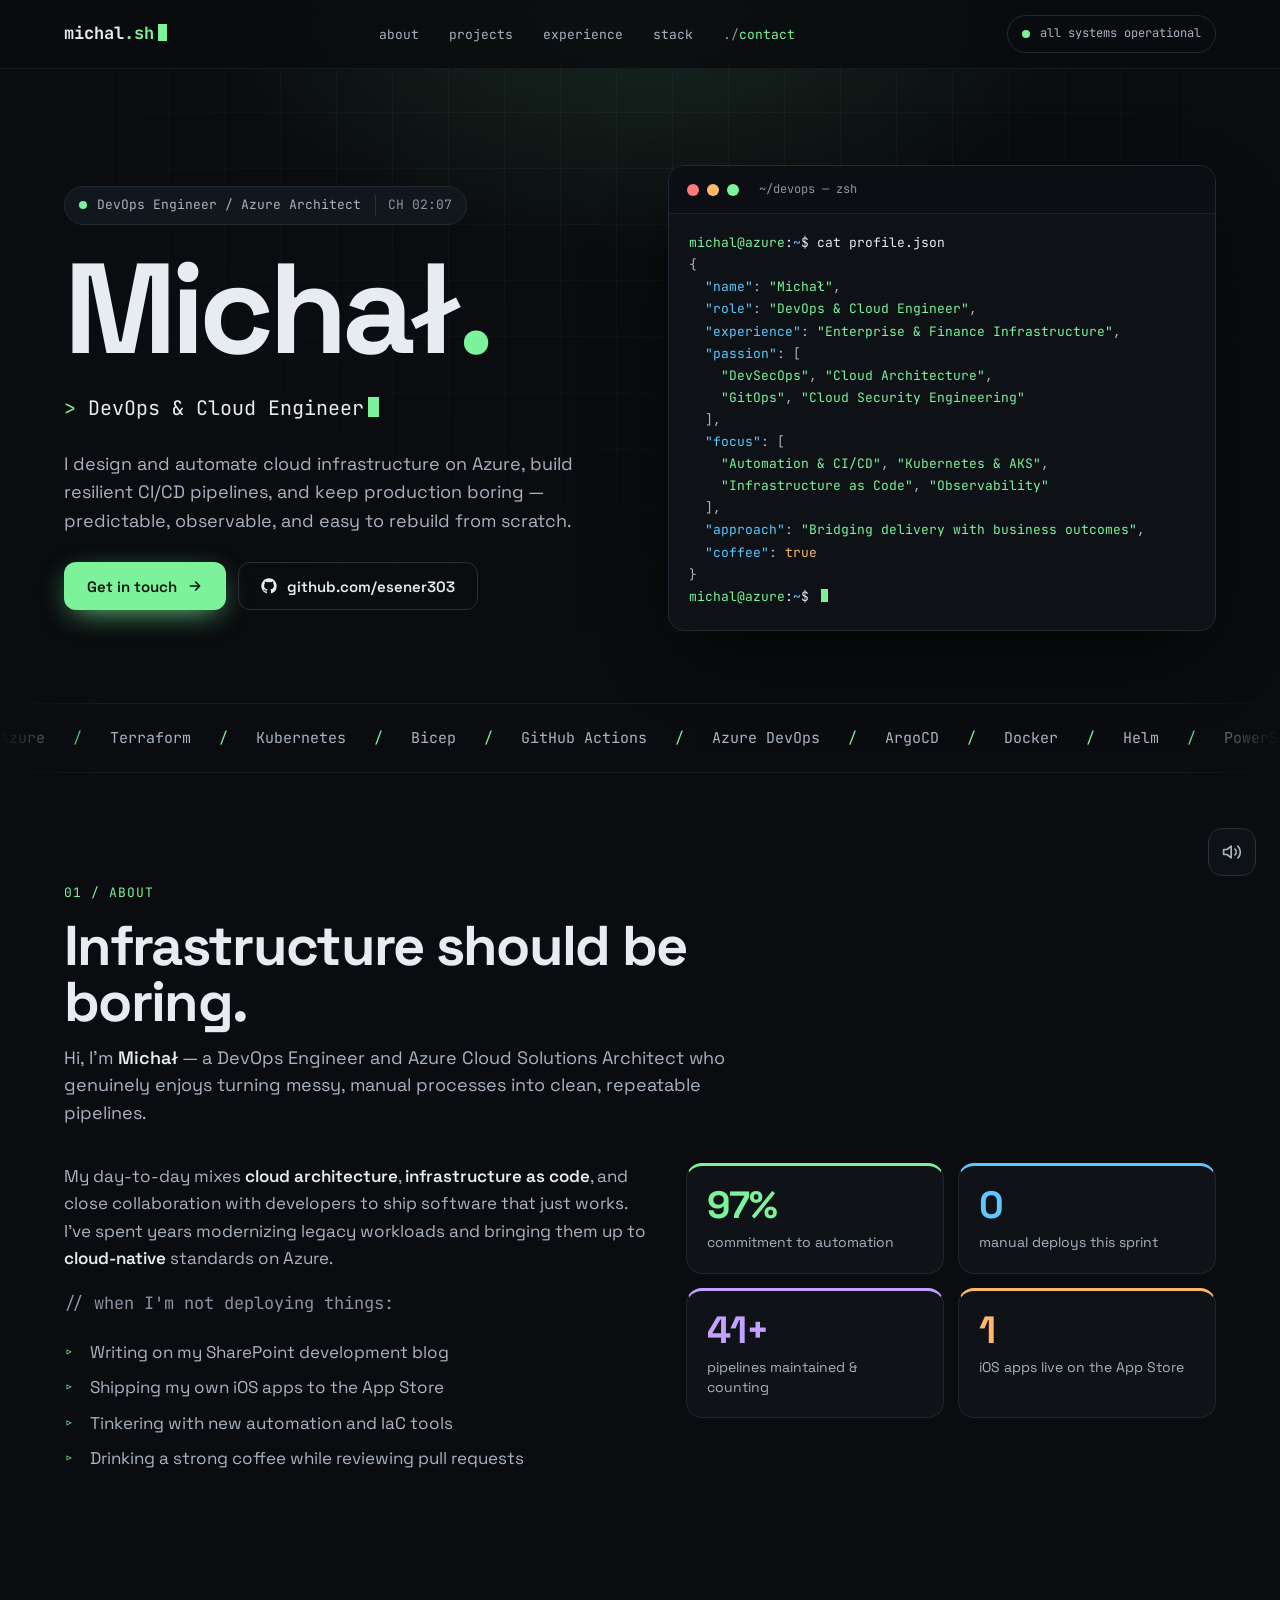
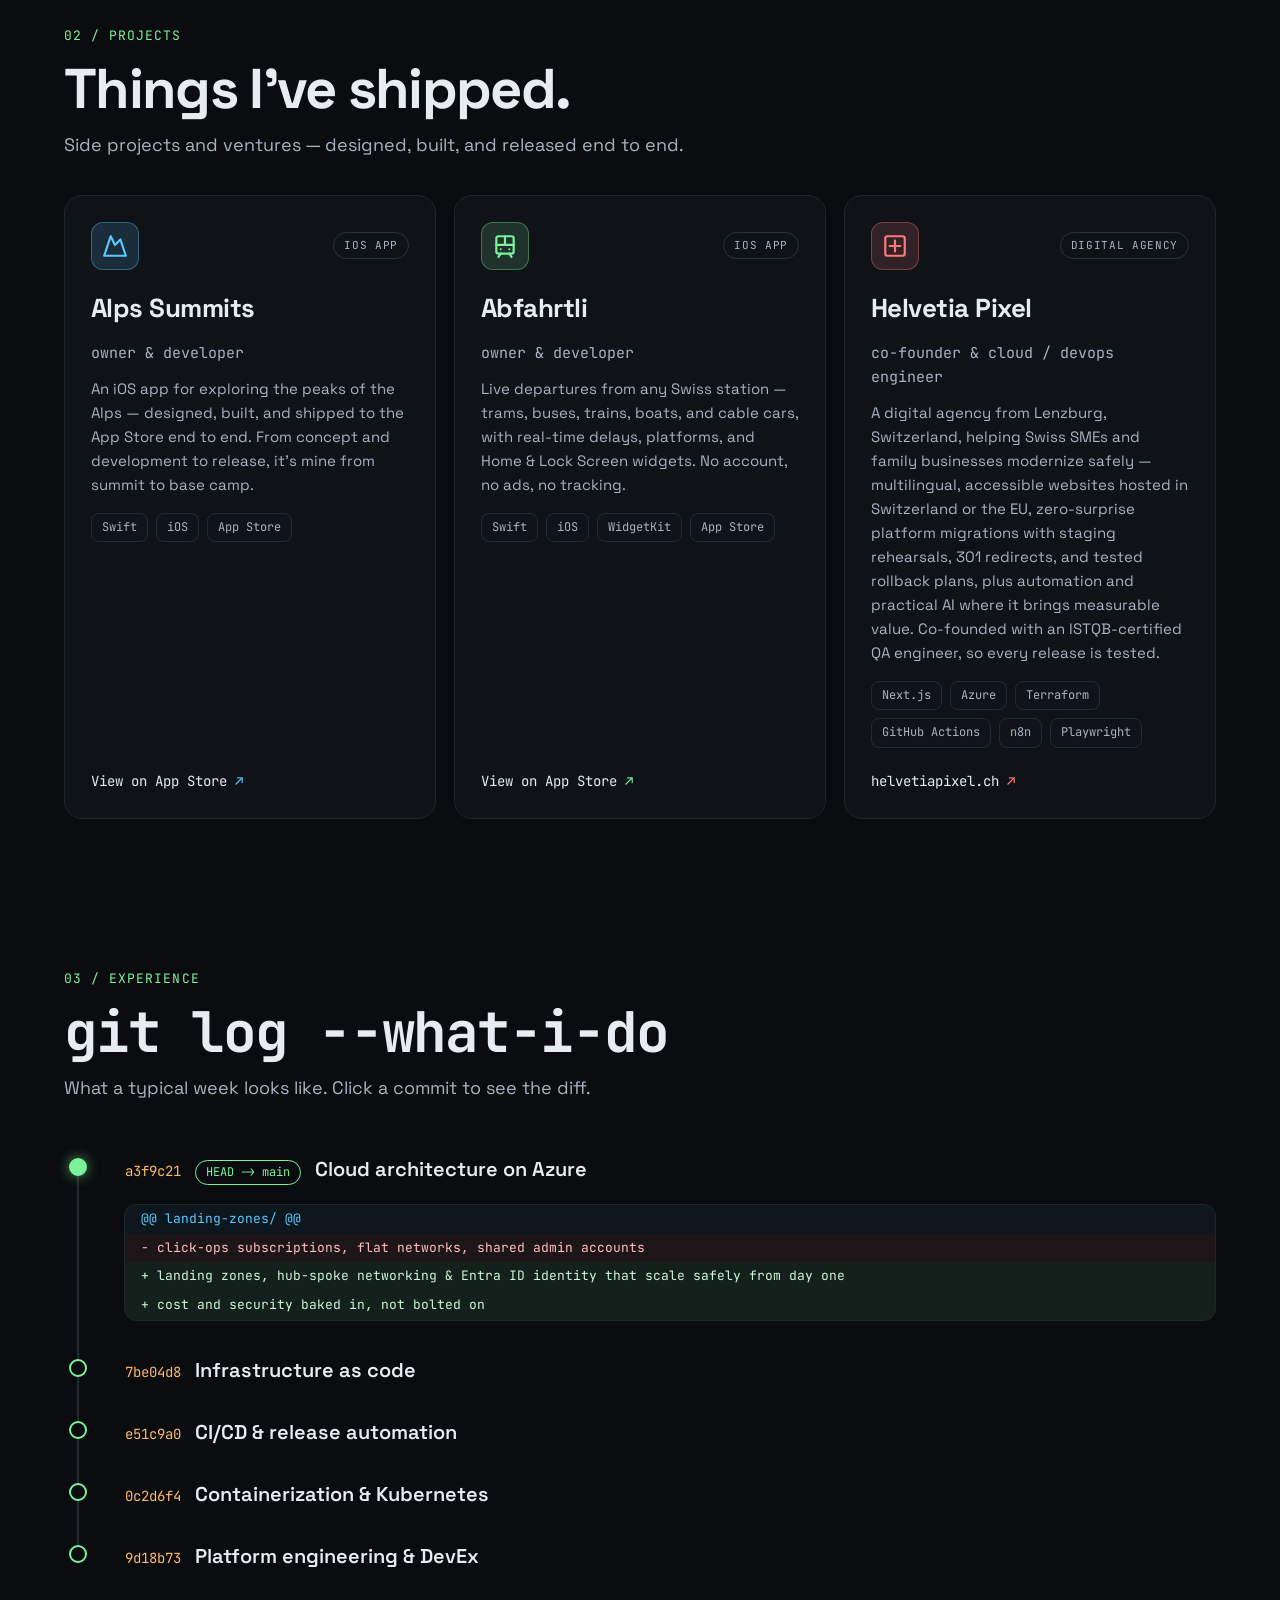
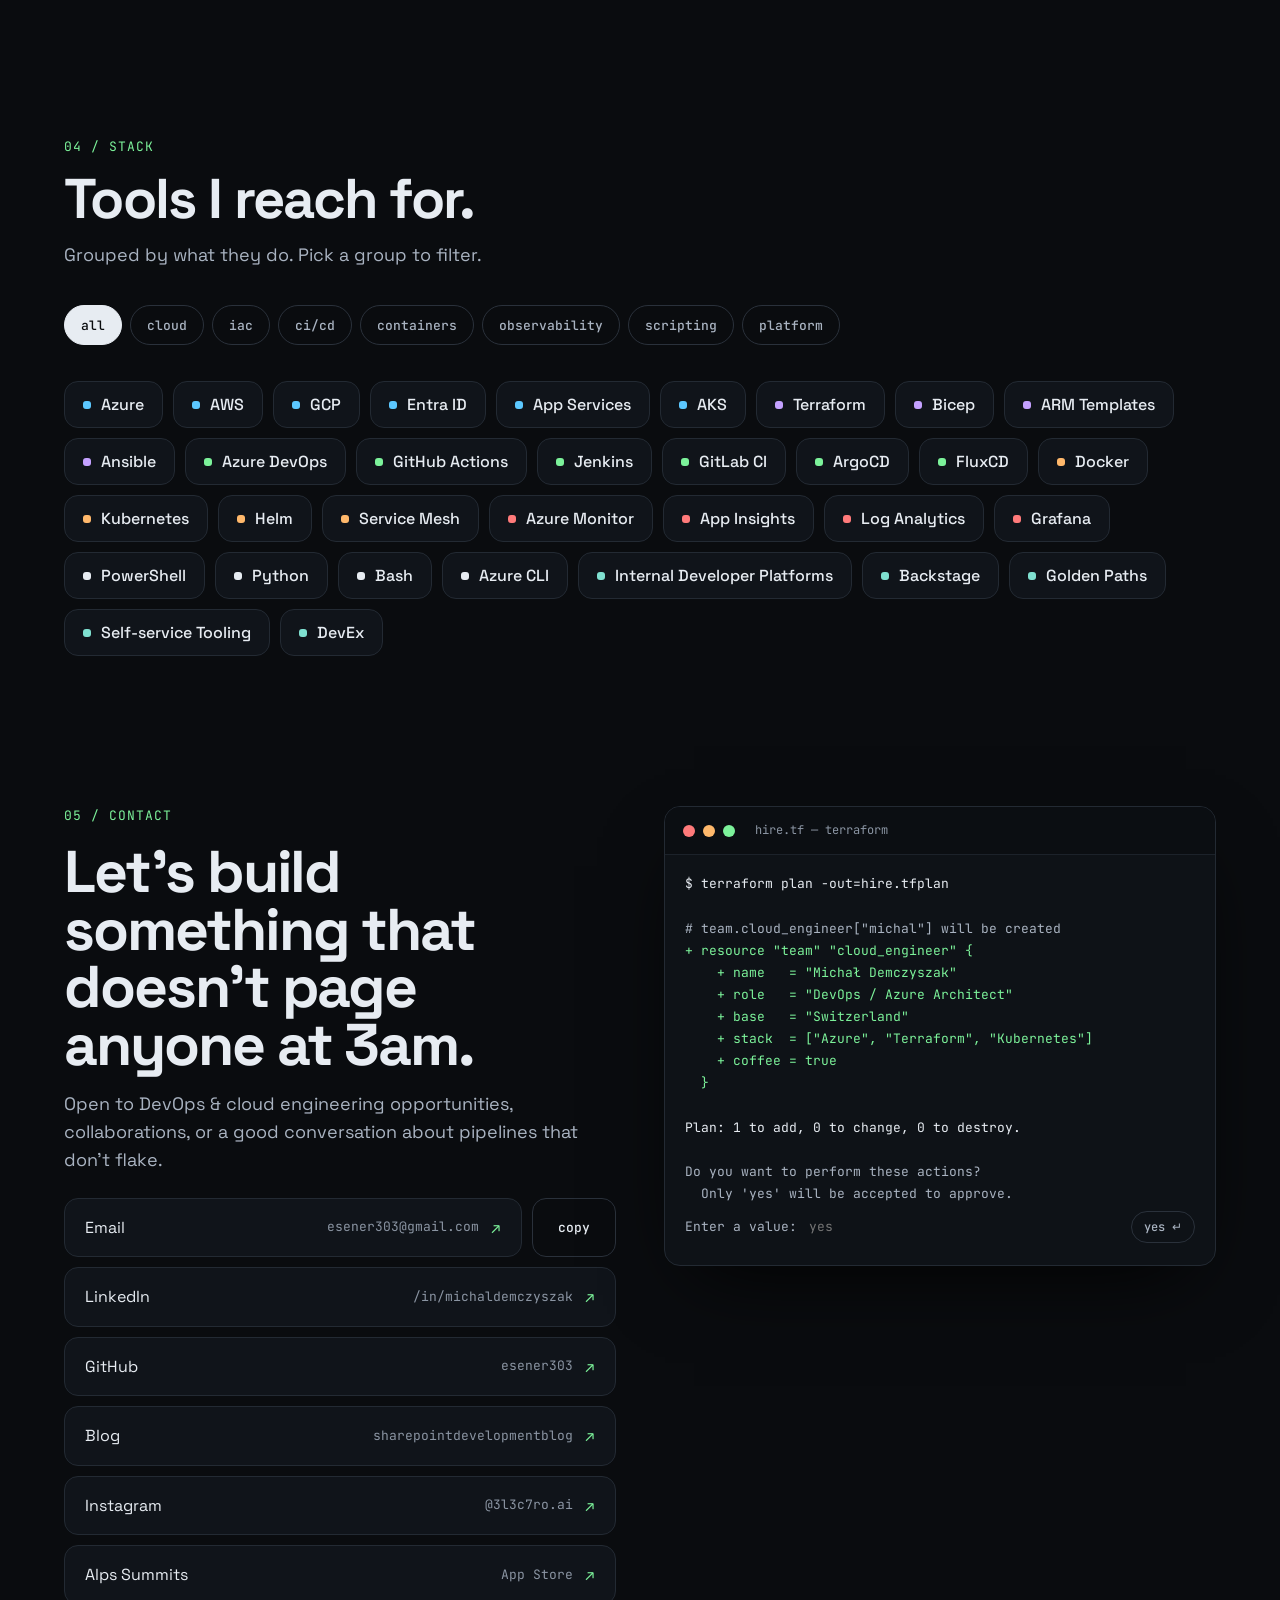
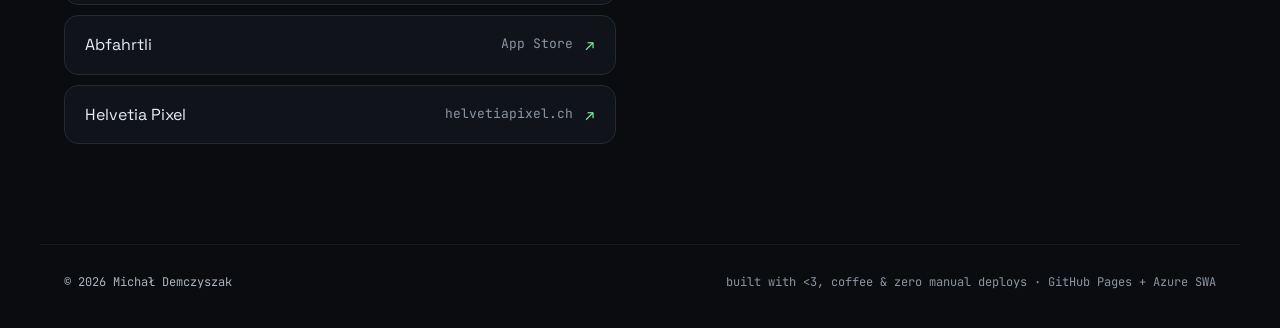
==== commit a46e5128: "feat(site): redesign with terminal/platform-engineer theme; rename Tramli to Abfahrtli - New dark gr" ====
--- a/index.html
+++ b/index.html
@@ -6,7 +6,7 @@
     <meta name="description" content="Michał Demczyszak — DevOps Engineer and Azure Cloud Solutions Architect. Cloud architecture, automation, and reliable software delivery." />
     <meta name="author" content="Michał Demczyszak" />
     <meta name="keywords" content="Michał Demczyszak, DevOps Engineer, Azure Cloud Solutions Architect, Infrastructure as Code, Portfolio" />
-    <meta name="theme-color" content="#050805" />
+    <meta name="theme-color" content="#0a0c0f" />
 
     <meta property="og:type" content="website" />
     <meta property="og:url" content="https://michaldemczyszak.com/" />
@@ -25,8 +25,9 @@
 
     <link rel="preconnect" href="https://fonts.googleapis.com" />
     <link rel="preconnect" href="https://fonts.gstatic.com" crossorigin />
-    <link rel="preload" as="style" href="https://fonts.googleapis.com/css2?family=JetBrains+Mono:wght@400;500;700&family=Inter:wght@400;500;600;700;800&display=swap" onload="this.onload=null;this.rel='stylesheet'" />
-    <noscript><link rel="stylesheet" href="https://fonts.googleapis.com/css2?family=JetBrains+Mono:wght@400;500;700&family=Inter:wght@400;500;600;700;800&display=swap" /></noscript>
+    <link rel="preload" as="style" href="https://fonts.googleapis.com/css2?family=JetBrains+Mono:wght@400;500;700&family=Space+Grotesk:wght@400;500;600;700&display=swap" onload="this.onload=null;this.rel='stylesheet'" />
+    <noscript><link rel="stylesheet" href="https://fonts.googleapis.com/css2?family=JetBrains+Mono:wght@400;500;700&family=Space+Grotesk:wght@400;500;600;700&display=swap" /></noscript>
+    <script>document.documentElement.classList.add('js');</script>
     <link rel="stylesheet" href="styles.css" />
     <link rel="icon" type="image/svg+xml" href="/favicon.svg" />
 
@@ -43,7 +44,7 @@
             "https://www.instagram.com/3l3c7ro.ai/",
             "https://sharepointdevelopmentblog.wordpress.com",
             "https://apps.apple.com/ch/app/alps-summits/id6775881437",
-            "https://apps.apple.com/ch/app/tramli/id6799713744",
+            "https://apps.apple.com/ch/app/abfahrtli/id6799713744",
             "https://helvetiapixel.ch"
         ],
         "email": "esener303@gmail.com"
@@ -53,104 +54,108 @@
 </head>
 <body>
     <a href="#top" class="skip-link">Skip to content</a>
-    <canvas id="matrix-bg" aria-hidden="true"></canvas>
-
-    <nav class="nav">
-        <div class="nav-inner">
-            <a class="logo" href="#top" aria-label="Home">
-                <span class="logo-bracket">&lt;</span>
-                <span class="logo-name">MD</span>
-                <span class="logo-bracket">/&gt;</span>
-            </a>
+
+    <header class="nav">
+        <nav class="nav-in" aria-label="Primary">
+            <a href="#top" class="mono nav-brand" aria-label="Home">michal<span class="accent">.sh</span><span class="cursor" aria-hidden="true"></span></a>
             <ul class="nav-links">
-                <li><a href="#about">about</a></li>
-                <li><a href="#projects">projects</a></li>
-                <li><a href="#skills">skills</a></li>
-                <li><a href="#experience">experience</a></li>
-                <li><a href="#contact">contact</a></li>
+                <li><a class="nav-link mono" href="#about">about</a></li>
+                <li><a class="nav-link mono" href="#projects">projects</a></li>
+                <li><a class="nav-link mono" href="#experience">experience</a></li>
+                <li><a class="nav-link mono" href="#stack">stack</a></li>
+                <li><a class="nav-link mono" href="#contact">contact</a></li>
             </ul>
-            <button class="nav-toggle" aria-label="Toggle menu" aria-expanded="false">
-                <span></span><span></span><span></span>
-            </button>
-        </div>
-    </nav>
+            <div class="nav-tools">
+                <span class="nav-status mono"><span class="live-dot"></span><span class="nav-status-txt">all systems operational</span></span>
+                <button class="nav-toggle" aria-label="Toggle menu" aria-expanded="false">
+                    <span></span><span></span><span></span>
+                </button>
+            </div>
+        </nav>
+    </header>
 
     <main id="top">
-        <section class="hero">
-            <div class="hero-content">
-                <p class="hero-greet">$ whoami</p>
-                <h1 class="hero-name">
-                    <span class="gradient-text">Michał Demczyszak</span>
+        <!-- ============ HERO ============ -->
+        <section class="hero wrap">
+            <div class="hero-main">
+                <div class="pill mono reveal-now">
+                    <span class="live-dot"></span>
+                    DevOps Engineer / Azure Architect
+                    <span class="hero-clock" title="Local time in Switzerland">CH <span id="ch-time">--:--</span></span>
+                </div>
+                <h1 class="hero-name reveal-now d1">
+                    <span class="glitch" data-text="Michał">Michał</span><span class="accent">.</span>
                 </h1>
-                <h2 class="hero-role">
-                    <span class="prompt">&gt;</span>
-                    <span id="typed-role" class="typed"></span><span class="cursor">|</span>
-                </h2>
-                <p class="hero-desc">
+                <p class="hero-role mono reveal-now d2">
+                    <span class="accent">&gt;</span> <span id="typed-role"></span><span class="cursor" aria-hidden="true"></span>
+                </p>
+                <p class="hero-desc reveal-now d2">
                     I design and automate cloud infrastructure on Azure, build
                     resilient CI/CD pipelines, and keep production boring &mdash;
                     predictable, observable, and easy to rebuild from scratch.
                 </p>
-                <div class="hero-cta">
+                <div class="hero-cta reveal-now d3">
                     <a href="#contact" class="btn btn-primary">
-                        <span>Get in touch</span>
-                        <svg width="16" height="16" viewBox="0 0 24 24" fill="none" stroke="currentColor" stroke-width="2" stroke-linecap="round" stroke-linejoin="round"><line x1="5" y1="12" x2="19" y2="12"/><polyline points="12 5 19 12 12 19"/></svg>
+                        Get in touch
+                        <svg width="16" height="16" viewBox="0 0 24 24" fill="none" stroke="currentColor" stroke-width="2.4" stroke-linecap="round" stroke-linejoin="round" aria-hidden="true"><path d="M5 12h14M13 6l6 6-6 6"/></svg>
                     </a>
                     <a href="https://github.com/esener303" target="_blank" rel="noopener noreferrer" class="btn btn-ghost">
-                        <svg width="16" height="16" viewBox="0 0 24 24" fill="currentColor"><path d="M12 .5C5.65.5.5 5.65.5 12c0 5.08 3.29 9.39 7.86 10.91.58.1.79-.25.79-.55v-2.1c-3.2.69-3.87-1.36-3.87-1.36-.52-1.33-1.27-1.69-1.27-1.69-1.04-.71.08-.7.08-.7 1.15.08 1.76 1.18 1.76 1.18 1.03 1.76 2.69 1.25 3.35.96.1-.74.4-1.25.72-1.54-2.55-.29-5.24-1.28-5.24-5.69 0-1.26.45-2.28 1.18-3.09-.12-.29-.51-1.46.11-3.04 0 0 .97-.31 3.17 1.18a11.06 11.06 0 0 1 5.78 0c2.2-1.49 3.17-1.18 3.17-1.18.62 1.58.23 2.75.11 3.04.73.81 1.18 1.83 1.18 3.09 0 4.42-2.69 5.39-5.26 5.68.41.36.78 1.06.78 2.14v3.17c0 .31.21.66.8.55A11.51 11.51 0 0 0 23.5 12C23.5 5.65 18.35.5 12 .5z"/></svg>
-                        <span>View GitHub</span>
-                    </a>
-                </div>
-            </div>
-            <div class="hero-terminal" aria-hidden="true">
-                <div class="terminal-header">
-                    <span class="term-dot term-red"></span>
-                    <span class="term-dot term-yellow"></span>
-                    <span class="term-dot term-green"></span>
-                    <span class="term-title">~/devops — bash</span>
-                </div>
-                <div class="terminal-body">
-                    <p><span class="term-prompt">michal@azure</span>:<span class="term-path">~</span>$ cat profile.json</p>
-                    <pre class="term-code">{
+                        <svg width="16" height="16" viewBox="0 0 24 24" fill="currentColor" aria-hidden="true"><path d="M12 .5C5.65.5.5 5.65.5 12c0 5.08 3.29 9.39 7.86 10.91.58.1.79-.25.79-.55v-2.1c-3.2.69-3.87-1.36-3.87-1.36-.52-1.33-1.27-1.69-1.27-1.69-1.04-.71.08-.7.08-.7 1.15.08 1.76 1.18 1.76 1.18 1.03 1.76 2.69 1.25 3.35.96.1-.74.4-1.25.72-1.54-2.55-.29-5.24-1.28-5.24-5.69 0-1.26.45-2.28 1.18-3.09-.12-.29-.51-1.46.11-3.04 0 0 .97-.31 3.17 1.18a11.06 11.06 0 0 1 5.78 0c2.2-1.49 3.17-1.18 3.17-1.18.62 1.58.23 2.75.11 3.04.73.81 1.18 1.83 1.18 3.09 0 4.42-2.69 5.39-5.26 5.68.41.36.78 1.06.78 2.14v3.17c0 .31.21.66.8.55A11.51 11.51 0 0 0 23.5 12C23.5 5.65 18.35.5 12 .5z"/></svg>
+                        github.com/esener303
+                    </a>
+                </div>
+            </div>
+
+            <div class="term reveal-now d3" aria-hidden="true">
+                <div class="term-bar">
+                    <span class="term-light" style="background:#FF7A7A"></span>
+                    <span class="term-light" style="background:#FFB86B"></span>
+                    <span class="term-light" style="background:#7CF29A"></span>
+                    <span class="mono term-name">~/devops — zsh</span>
+                </div>
+                <div class="term-body mono">
+                    <div class="tl cmd"><span class="accent">michal@azure</span>:<span class="blue">~</span>$ cat profile.json</div>
+<pre class="tl out">{
   <span class="key">"name"</span>: <span class="str">"Michał"</span>,
   <span class="key">"role"</span>: <span class="str">"DevOps &amp; Cloud Engineer"</span>,
   <span class="key">"experience"</span>: <span class="str">"Enterprise &amp; Finance Infrastructure"</span>,
   <span class="key">"passion"</span>: [
-    <span class="str">"DevSecOps"</span>,
-    <span class="str">"Cloud Architecture"</span>,
-    <span class="str">"GitOps"</span>,
-    <span class="str">"Cloud Security Engineering"</span>
+    <span class="str">"DevSecOps"</span>, <span class="str">"Cloud Architecture"</span>,
+    <span class="str">"GitOps"</span>, <span class="str">"Cloud Security Engineering"</span>
   ],
   <span class="key">"focus"</span>: [
-    <span class="str">"Automation &amp; CI/CD"</span>,
-    <span class="str">"Kubernetes &amp; AKS"</span>,
-    <span class="str">"Infrastructure as Code"</span>,
-    <span class="str">"Observability"</span>,
-    <span class="str">"Modern Cloud Practices"</span>
+    <span class="str">"Automation &amp; CI/CD"</span>, <span class="str">"Kubernetes &amp; AKS"</span>,
+    <span class="str">"Infrastructure as Code"</span>, <span class="str">"Observability"</span>
   ],
-  <span class="key">"approach"</span>: <span class="str">"Bridging technical delivery with business outcomes"</span>,
+  <span class="key">"approach"</span>: <span class="str">"Bridging delivery with business outcomes"</span>,
   <span class="key">"coffee"</span>: <span class="bool">true</span>
 }</pre>
-                    <p><span class="term-prompt">michal@azure</span>:<span class="term-path">~</span>$ <span class="blink">_</span></p>
+                    <div class="tl cmd"><span class="accent">michal@azure</span>:<span class="blue">~</span>$ <span class="cursor"></span></div>
                 </div>
             </div>
         </section>
 
-        <section id="about" class="section">
-            <div class="section-head">
-                <span class="section-num">01.</span>
-                <h2 class="section-title">About me</h2>
-                <span class="section-line"></span>
+        <!-- ============ MARQUEE ============ -->
+        <div class="marquee mono" aria-hidden="true">
+            <div class="track">
+                <span>Azure</span><span class="sep">/</span><span>Terraform</span><span class="sep">/</span><span>Kubernetes</span><span class="sep">/</span><span>Bicep</span><span class="sep">/</span><span>GitHub Actions</span><span class="sep">/</span><span>Azure DevOps</span><span class="sep">/</span><span>ArgoCD</span><span class="sep">/</span><span>Docker</span><span class="sep">/</span><span>Helm</span><span class="sep">/</span><span>PowerShell</span><span class="sep">/</span><span>Python</span><span class="sep">/</span><span>Grafana</span><span class="sep">/</span><span>Swift</span><span class="sep">/</span>
+                <span>Azure</span><span class="sep">/</span><span>Terraform</span><span class="sep">/</span><span>Kubernetes</span><span class="sep">/</span><span>Bicep</span><span class="sep">/</span><span>GitHub Actions</span><span class="sep">/</span><span>Azure DevOps</span><span class="sep">/</span><span>ArgoCD</span><span class="sep">/</span><span>Docker</span><span class="sep">/</span><span>Helm</span><span class="sep">/</span><span>PowerShell</span><span class="sep">/</span><span>Python</span><span class="sep">/</span><span>Grafana</span><span class="sep">/</span><span>Swift</span><span class="sep">/</span>
+            </div>
+        </div>
+
+        <!-- ============ ABOUT ============ -->
+        <section id="about" class="section wrap">
+            <div class="sec-head">
+                <span class="mono sec-kicker">01 / ABOUT</span>
+                <h2 class="sec-title">Infrastructure should be boring.</h2>
+                <p class="sec-lead">
+                    Hi, I'm <strong>Michał</strong> &mdash; a DevOps Engineer and Azure Cloud Solutions
+                    Architect who genuinely enjoys turning messy, manual processes into clean,
+                    repeatable pipelines.
+                </p>
             </div>
             <div class="about-grid">
-                <div class="about-text">
-                    <p>
-                        Hi, I'm <strong>Michał</strong> — a DevOps Engineer and Azure
-                        Cloud Solutions Architect who genuinely enjoys turning messy,
-                        manual processes into clean, repeatable pipelines. I believe
-                        infrastructure should be boring &mdash; predictable, observable,
-                        and easy to rebuild from scratch.
-                    </p>
+                <div class="about-text" data-reveal>
                     <p>
                         My day-to-day mixes <strong>cloud architecture</strong>,
                         <strong>infrastructure as code</strong>, and close collaboration
@@ -158,326 +163,322 @@
                         years modernizing legacy workloads and bringing them up to
                         <strong>cloud-native</strong> standards on Azure.
                     </p>
-                    <p>When I'm not deploying things, you'll find me:</p>
+                    <p class="mono dim">// when I'm not deploying things:</p>
                     <ul class="about-list">
                         <li>Writing on my SharePoint development blog</li>
+                        <li>Shipping my own iOS apps to the App Store</li>
                         <li>Tinkering with new automation and IaC tools</li>
                         <li>Drinking a strong coffee while reviewing pull requests</li>
                     </ul>
                 </div>
-                <div class="about-card">
-                    <div class="stat">
-                        <span class="stat-num" data-target="100">0</span><span class="stat-unit">%</span>
-                        <span class="stat-label">commitment to automation</span>
-                    </div>
-                    <div class="stat">
-                        <span class="stat-num" data-target="0">0</span>
-                        <span class="stat-label">manual deploys this sprint</span>
-                    </div>
-                    <div class="stat">
-                        <span class="stat-num" data-target="42">0</span>
-                        <span class="stat-unit">+</span>
-                        <span class="stat-label">pipelines maintained &amp; counting</span>
+                <div class="impact-grid">
+                    <div class="impact" data-reveal style="--c:var(--accent)">
+                        <span class="impact-num"><span class="stat-num" data-target="100">0</span>%</span>
+                        <span class="impact-lbl">commitment to automation</span>
+                    </div>
+                    <div class="impact" data-reveal style="--c:#5CC8FF">
+                        <span class="impact-num"><span class="stat-num" data-target="0">0</span></span>
+                        <span class="impact-lbl">manual deploys this sprint</span>
+                    </div>
+                    <div class="impact" data-reveal style="--c:#C4A1FF">
+                        <span class="impact-num"><span class="stat-num" data-target="42">0</span>+</span>
+                        <span class="impact-lbl">pipelines maintained &amp; counting</span>
+                    </div>
+                    <div class="impact" data-reveal style="--c:#FFB86B">
+                        <span class="impact-num"><span class="stat-num" data-target="2">0</span></span>
+                        <span class="impact-lbl">iOS apps live on the App Store</span>
                     </div>
                 </div>
             </div>
         </section>
 
-        <section id="projects" class="section">
-            <div class="section-head">
-                <span class="section-num">02.</span>
-                <h2 class="section-title">Projects</h2>
-                <span class="section-line"></span>
+        <!-- ============ PROJECTS ============ -->
+        <section id="projects" class="section wrap">
+            <div class="sec-head">
+                <span class="mono sec-kicker">02 / PROJECTS</span>
+                <h2 class="sec-title">Things I've shipped.</h2>
+                <p class="sec-lead">Side projects and ventures &mdash; designed, built, and released end to end.</p>
             </div>
             <div class="projects-grid">
-                <article class="project-card project-featured">
-                    <div class="project-badge">iOS App</div>
-                    <div class="project-icon" aria-hidden="true">
-                        <svg width="30" height="30" viewBox="0 0 24 24" fill="none" stroke="currentColor" stroke-width="2" stroke-linecap="round" stroke-linejoin="round"><path d="m8 3 4 8 5-5 5 15H2L8 3z"/></svg>
-                    </div>
-                    <div class="project-body">
-                        <h3>Alps Summits</h3>
-                        <p class="project-role">Owner &amp; Developer</p>
-                        <p>
-                            An iOS app for exploring the peaks of the Alps &mdash; designed,
-                            built, and shipped to the App Store end to end. From concept and
-                            development to release, it's mine from summit to base camp.
-                        </p>
-                        <ul class="skill-tags project-tags">
-                            <li>Swift</li>
-                            <li>iOS</li>
-                            <li>App Store</li>
-                        </ul>
-                        <a class="btn btn-primary project-cta" href="https://apps.apple.com/ch/app/alps-summits/id6775881437" target="_blank" rel="noopener noreferrer">
-                            <svg width="16" height="16" viewBox="0 0 24 24" fill="currentColor" aria-hidden="true"><path d="M17.05 12.98c-.03-2.6 2.12-3.85 2.22-3.91-1.21-1.77-3.09-2.01-3.76-2.04-1.6-.16-3.12.94-3.93.94-.81 0-2.06-.92-3.39-.9-1.74.03-3.35 1.01-4.25 2.57-1.81 3.14-.46 7.78 1.3 10.32.86 1.24 1.89 2.64 3.23 2.59 1.3-.05 1.79-.84 3.36-.84 1.57 0 2.01.84 3.39.81 1.4-.02 2.28-1.27 3.13-2.52.99-1.44 1.4-2.84 1.42-2.91-.03-.01-2.72-1.04-2.75-4.13M14.48 5.34c.71-.86 1.19-2.06 1.06-3.25-1.02.04-2.26.68-3 1.54-.66.76-1.24 1.98-1.09 3.15 1.14.09 2.31-.58 3.03-1.44"/></svg>
-                            <span>View on App Store</span>
+                <article class="card project" data-reveal style="--c:#5CC8FF">
+                    <div class="project-top">
+                        <div class="project-icon" aria-hidden="true">
+                            <svg width="26" height="26" viewBox="0 0 24 24" fill="none" stroke="currentColor" stroke-width="2" stroke-linecap="round" stroke-linejoin="round"><path d="m8 3 4 8 5-5 5 15H2L8 3z"/></svg>
+                        </div>
+                        <span class="badge mono">iOS App</span>
+                    </div>
+                    <h3>Alps Summits</h3>
+                    <p class="project-role mono">owner &amp; developer</p>
+                    <p>
+                        An iOS app for exploring the peaks of the Alps &mdash; designed,
+                        built, and shipped to the App Store end to end. From concept and
+                        development to release, it's mine from summit to base camp.
+                    </p>
+                    <ul class="tags mono">
+                        <li>Swift</li><li>iOS</li><li>App Store</li>
+                    </ul>
+                    <a class="project-link mono" href="https://apps.apple.com/ch/app/alps-summits/id6775881437" target="_blank" rel="noopener noreferrer">
+                        View on App Store <span class="arrow" aria-hidden="true">&#8599;</span>
+                    </a>
+                </article>
+                <article class="card project" data-reveal style="--c:var(--accent)">
+                    <div class="project-top">
+                        <div class="project-icon" aria-hidden="true">
+                            <svg width="26" height="26" viewBox="0 0 24 24" fill="none" stroke="currentColor" stroke-width="2" stroke-linecap="round" stroke-linejoin="round"><rect width="16" height="16" x="4" y="3" rx="2"/><path d="M4 11h16"/><path d="M12 3v8"/><path d="m8 19-2 3"/><path d="m18 22-2-3"/><path d="M8 15h.01"/><path d="M16 15h.01"/></svg>
+                        </div>
+                        <span class="badge mono">iOS App</span>
+                    </div>
+                    <h3>Abfahrtli</h3>
+                    <p class="project-role mono">owner &amp; developer</p>
+                    <p>
+                        Live departures from any Swiss station &mdash; trams, buses, trains,
+                        boats, and cable cars, with real-time delays, platforms, and Home &amp;
+                        Lock Screen widgets. No account, no ads, no tracking.
+                    </p>
+                    <ul class="tags mono">
+                        <li>Swift</li><li>iOS</li><li>WidgetKit</li><li>App Store</li>
+                    </ul>
+                    <a class="project-link mono" href="https://apps.apple.com/ch/app/abfahrtli/id6799713744" target="_blank" rel="noopener noreferrer">
+                        View on App Store <span class="arrow" aria-hidden="true">&#8599;</span>
+                    </a>
+                </article>
+                <article class="card project" data-reveal style="--c:#FF7A7A">
+                    <div class="project-top">
+                        <div class="project-icon" aria-hidden="true">
+                            <svg width="26" height="26" viewBox="0 0 24 24" fill="none" stroke="currentColor" stroke-width="2" stroke-linecap="round" stroke-linejoin="round"><rect width="18" height="18" x="3" y="3" rx="2"/><path d="M12 7v10"/><path d="M7 12h10"/></svg>
+                        </div>
+                        <span class="badge mono">Digital Agency</span>
+                    </div>
+                    <h3>Helvetia Pixel</h3>
+                    <p class="project-role mono">co-founder &amp; cloud / devops engineer</p>
+                    <p>
+                        A digital agency from Lenzburg, Switzerland, helping Swiss SMEs and
+                        family businesses modernize safely &mdash; multilingual, accessible websites
+                        hosted in Switzerland or the EU, zero-surprise platform migrations with
+                        staging rehearsals, 301 redirects, and tested rollback plans, plus
+                        automation and practical AI where it brings measurable value.
+                        Co-founded with an ISTQB-certified QA engineer, so every release is tested.
+                    </p>
+                    <ul class="tags mono">
+                        <li>Next.js</li><li>Azure</li><li>Terraform</li><li>GitHub Actions</li><li>n8n</li><li>Playwright</li>
+                    </ul>
+                    <a class="project-link mono" href="https://helvetiapixel.ch" target="_blank" rel="noopener noreferrer">
+                        helvetiapixel.ch <span class="arrow" aria-hidden="true">&#8599;</span>
+                    </a>
+                </article>
+            </div>
+        </section>
+
+        <!-- ============ EXPERIENCE (git log) ============ -->
+        <section id="experience" class="section wrap">
+            <div class="sec-head">
+                <span class="mono sec-kicker">03 / EXPERIENCE</span>
+                <h2 class="sec-title mono-title">git log --what-i-do</h2>
+                <p class="sec-lead">What a typical week looks like. Click a commit to see the diff.</p>
+            </div>
+            <div class="commits">
+                <details class="commit" data-reveal open>
+                    <summary class="commit-head">
+                        <span class="commit-dot" aria-hidden="true"></span>
+                        <span class="mono hash">a3f9c21</span>
+                        <span class="mono ref">HEAD -&gt; main</span>
+                        <span class="commit-title">Cloud architecture on Azure</span>
+                    </summary>
+                    <div class="diff mono">
+                        <div class="diff-line hdr">@@ landing-zones/ @@</div>
+                        <div class="diff-line del">- click-ops subscriptions, flat networks, shared admin accounts</div>
+                        <div class="diff-line add">+ landing zones, hub-spoke networking &amp; Entra ID identity that scale safely from day one</div>
+                        <div class="diff-line add">+ cost and security baked in, not bolted on</div>
+                    </div>
+                </details>
+                <details class="commit" data-reveal>
+                    <summary class="commit-head">
+                        <span class="commit-dot" aria-hidden="true"></span>
+                        <span class="mono hash">7be04d8</span>
+                        <span class="commit-title">Infrastructure as code</span>
+                    </summary>
+                    <div class="diff mono">
+                        <div class="diff-line hdr">@@ infra/*.tf infra/*.bicep @@</div>
+                        <div class="diff-line del">- "works on the portal", undocumented manual changes</div>
+                        <div class="diff-line add">+ versioned, peer-reviewed Terraform &amp; Bicep</div>
+                        <div class="diff-line add">+ environments that are reproducible and disposable</div>
+                    </div>
+                </details>
+                <details class="commit" data-reveal>
+                    <summary class="commit-head">
+                        <span class="commit-dot" aria-hidden="true"></span>
+                        <span class="mono hash">e51c9a0</span>
+                        <span class="commit-title">CI/CD &amp; release automation</span>
+                    </summary>
+                    <div class="diff mono">
+                        <div class="diff-line hdr">@@ .github/workflows/ azure-pipelines.yml @@</div>
+                        <div class="diff-line del">- Friday-evening deploys and a 12-step wiki checklist</div>
+                        <div class="diff-line add">+ fast, reliable pipelines in Azure DevOps &amp; GitHub Actions</div>
+                        <div class="diff-line add">+ teams ship more often with less drama</div>
+                    </div>
+                </details>
+                <details class="commit" data-reveal>
+                    <summary class="commit-head">
+                        <span class="commit-dot" aria-hidden="true"></span>
+                        <span class="mono hash">0c2d6f4</span>
+                        <span class="commit-title">Containerization &amp; Kubernetes</span>
+                    </summary>
+                    <div class="diff mono">
+                        <div class="diff-line hdr">@@ charts/ manifests/ @@</div>
+                        <div class="diff-line del">- snowflake VMs nobody dares to reboot</div>
+                        <div class="diff-line add">+ containerized workloads running reliably on AKS</div>
+                        <div class="diff-line add">+ sane defaults for networking, scaling &amp; observability</div>
+                    </div>
+                </details>
+                <details class="commit" data-reveal>
+                    <summary class="commit-head">
+                        <span class="commit-dot" aria-hidden="true"></span>
+                        <span class="mono hash">9d18b73</span>
+                        <span class="commit-title">Platform engineering &amp; DevEx</span>
+                    </summary>
+                    <div class="diff mono">
+                        <div class="diff-line hdr">@@ platform/ @@</div>
+                        <div class="diff-line del">- "open a ticket and wait two weeks"</div>
+                        <div class="diff-line add">+ golden paths &amp; self-service tooling for developers</div>
+                        <div class="diff-line add">+ GitOps with ArgoCD / FluxCD as the source of truth</div>
+                    </div>
+                </details>
+            </div>
+        </section>
+
+        <!-- ============ STACK ============ -->
+        <section id="stack" class="section wrap">
+            <div class="sec-head">
+                <span class="mono sec-kicker">04 / STACK</span>
+                <h2 class="sec-title">Tools I reach for.</h2>
+                <p class="sec-lead">Grouped by what they do. Pick a group to filter.</p>
+            </div>
+            <div class="tabs" role="group" aria-label="Filter by group">
+                <button type="button" class="tab on" data-filter="all" aria-pressed="true">all</button>
+                <button type="button" class="tab" data-filter="cloud" aria-pressed="false">cloud</button>
+                <button type="button" class="tab" data-filter="iac" aria-pressed="false">iac</button>
+                <button type="button" class="tab" data-filter="cicd" aria-pressed="false">ci/cd</button>
+                <button type="button" class="tab" data-filter="containers" aria-pressed="false">containers</button>
+                <button type="button" class="tab" data-filter="obs" aria-pressed="false">observability</button>
+                <button type="button" class="tab" data-filter="scripting" aria-pressed="false">scripting</button>
+                <button type="button" class="tab" data-filter="platform" aria-pressed="false">platform</button>
+            </div>
+            <ul class="chips">
+                <li class="chip" data-group="cloud" style="--c:#5CC8FF">Azure</li>
+                <li class="chip" data-group="cloud" style="--c:#5CC8FF">AWS</li>
+                <li class="chip" data-group="cloud" style="--c:#5CC8FF">GCP</li>
+                <li class="chip" data-group="cloud" style="--c:#5CC8FF">Entra ID</li>
+                <li class="chip" data-group="cloud" style="--c:#5CC8FF">App Services</li>
+                <li class="chip" data-group="cloud" style="--c:#5CC8FF">AKS</li>
+                <li class="chip" data-group="iac" style="--c:#C4A1FF">Terraform</li>
+                <li class="chip" data-group="iac" style="--c:#C4A1FF">Bicep</li>
+                <li class="chip" data-group="iac" style="--c:#C4A1FF">ARM Templates</li>
+                <li class="chip" data-group="iac" style="--c:#C4A1FF">Ansible</li>
+                <li class="chip" data-group="cicd" style="--c:var(--accent)">Azure DevOps</li>
+                <li class="chip" data-group="cicd" style="--c:var(--accent)">GitHub Actions</li>
+                <li class="chip" data-group="cicd" style="--c:var(--accent)">Jenkins</li>
+                <li class="chip" data-group="cicd" style="--c:var(--accent)">GitLab CI</li>
+                <li class="chip" data-group="cicd" style="--c:var(--accent)">ArgoCD</li>
+                <li class="chip" data-group="cicd" style="--c:var(--accent)">FluxCD</li>
+                <li class="chip" data-group="containers" style="--c:#FFB86B">Docker</li>
+                <li class="chip" data-group="containers" style="--c:#FFB86B">Kubernetes</li>
+                <li class="chip" data-group="containers" style="--c:#FFB86B">Helm</li>
+                <li class="chip" data-group="containers" style="--c:#FFB86B">Service Mesh</li>
+                <li class="chip" data-group="obs" style="--c:#FF7A7A">Azure Monitor</li>
+                <li class="chip" data-group="obs" style="--c:#FF7A7A">App Insights</li>
+                <li class="chip" data-group="obs" style="--c:#FF7A7A">Log Analytics</li>
+                <li class="chip" data-group="obs" style="--c:#FF7A7A">Grafana</li>
+                <li class="chip" data-group="scripting" style="--c:#E7ECF2">PowerShell</li>
+                <li class="chip" data-group="scripting" style="--c:#E7ECF2">Python</li>
+                <li class="chip" data-group="scripting" style="--c:#E7ECF2">Bash</li>
+                <li class="chip" data-group="scripting" style="--c:#E7ECF2">Azure CLI</li>
+                <li class="chip" data-group="platform" style="--c:#7FE0D0">Internal Developer Platforms</li>
+                <li class="chip" data-group="platform" style="--c:#7FE0D0">Backstage</li>
+                <li class="chip" data-group="platform" style="--c:#7FE0D0">Golden Paths</li>
+                <li class="chip" data-group="platform" style="--c:#7FE0D0">Self-service Tooling</li>
+                <li class="chip" data-group="platform" style="--c:#7FE0D0">DevEx</li>
+            </ul>
+        </section>
+
+        <!-- ============ CONTACT ============ -->
+        <section id="contact" class="section wrap contact">
+            <div class="contact-main">
+                <span class="mono sec-kicker">05 / CONTACT</span>
+                <h2 class="sec-title contact-title">Let's build something that doesn't page anyone at 3am.</h2>
+                <p class="sec-lead">
+                    Open to DevOps &amp; cloud engineering opportunities, collaborations,
+                    or a good conversation about pipelines that don't flake.
+                </p>
+                <div class="socials">
+                    <div class="social-row">
+                        <a class="social" href="mailto:esener303@gmail.com">
+                            <span>Email</span><span class="mono social-sub">esener303@gmail.com</span><span class="arrow" aria-hidden="true">&#8599;</span>
                         </a>
-                    </div>
-                </article>
-                <article class="project-card project-featured">
-                    <div class="project-badge">iOS App</div>
-                    <div class="project-icon" aria-hidden="true">
-                        <svg width="30" height="30" viewBox="0 0 24 24" fill="none" stroke="currentColor" stroke-width="2" stroke-linecap="round" stroke-linejoin="round"><rect width="16" height="16" x="4" y="3" rx="2"/><path d="M4 11h16"/><path d="M12 3v8"/><path d="m8 19-2 3"/><path d="m18 22-2-3"/><path d="M8 15h.01"/><path d="M16 15h.01"/></svg>
-                    </div>
-                    <div class="project-body">
-                        <h3>Tramli</h3>
-                        <p class="project-role">Owner &amp; Developer</p>
-                        <p>
-                            An iOS app for live departures from any Swiss station &mdash; trams,
-                            buses, trains, boats, and cable cars, with real-time delays, platforms,
-                            and Home &amp; Lock Screen widgets. No account, no ads, no tracking.
-                        </p>
-                        <ul class="skill-tags project-tags">
-                            <li>Swift</li>
-                            <li>iOS</li>
-                            <li>WidgetKit</li>
-                            <li>App Store</li>
-                        </ul>
-                        <a class="btn btn-primary project-cta" href="https://apps.apple.com/ch/app/tramli/id6799713744" target="_blank" rel="noopener noreferrer">
-                            <svg width="16" height="16" viewBox="0 0 24 24" fill="currentColor" aria-hidden="true"><path d="M17.05 12.98c-.03-2.6 2.12-3.85 2.22-3.91-1.21-1.77-3.09-2.01-3.76-2.04-1.6-.16-3.12.94-3.93.94-.81 0-2.06-.92-3.39-.9-1.74.03-3.35 1.01-4.25 2.57-1.81 3.14-.46 7.78 1.3 10.32.86 1.24 1.89 2.64 3.23 2.59 1.3-.05 1.79-.84 3.36-.84 1.57 0 2.01.84 3.39.81 1.4-.02 2.28-1.27 3.13-2.52.99-1.44 1.4-2.84 1.42-2.91-.03-.01-2.72-1.04-2.75-4.13M14.48 5.34c.71-.86 1.19-2.06 1.06-3.25-1.02.04-2.26.68-3 1.54-.66.76-1.24 1.98-1.09 3.15 1.14.09 2.31-.58 3.03-1.44"/></svg>
-                            <span>View on App Store</span>
+                        <button type="button" class="btn btn-ghost copy-btn mono" data-copy="esener303@gmail.com">copy</button>
+                    </div>
+                    <a class="social" href="https://www.linkedin.com/in/michaldemczyszak" target="_blank" rel="noopener noreferrer">
+                        <span>LinkedIn</span><span class="mono social-sub">/in/michaldemczyszak</span><span class="arrow" aria-hidden="true">&#8599;</span>
+                    </a>
+                    <a class="social" href="https://github.com/esener303" target="_blank" rel="noopener noreferrer">
+                        <span>GitHub</span><span class="mono social-sub">esener303</span><span class="arrow" aria-hidden="true">&#8599;</span>
+                    </a>
+                    <a class="social" href="https://sharepointdevelopmentblog.wordpress.com" target="_blank" rel="noopener noreferrer">
+                        <span>Blog</span><span class="mono social-sub">sharepointdevelopmentblog</span><span class="arrow" aria-hidden="true">&#8599;</span>
+                    </a>
+                    <a class="social" href="https://www.instagram.com/3l3c7ro.ai/" target="_blank" rel="noopener noreferrer">
+                        <span>Instagram</span><span class="mono social-sub">@3l3c7ro.ai</span><span class="arrow" aria-hidden="true">&#8599;</span>
+                    </a>
+                    <a class="social" href="https://apps.apple.com/ch/app/alps-summits/id6775881437" target="_blank" rel="noopener noreferrer">
+                        <span>Alps Summits</span><span class="mono social-sub">App Store</span><span class="arrow" aria-hidden="true">&#8599;</span>
+                    </a>
+                    <a class="social" href="https://apps.apple.com/ch/app/abfahrtli/id6799713744" target="_blank" rel="noopener noreferrer">
+                        <span>Abfahrtli</span><span class="mono social-sub">App Store</span><span class="arrow" aria-hidden="true">&#8599;</span>
+                    </a>
+                    <a class="social" href="https://helvetiapixel.ch" target="_blank" rel="noopener noreferrer">
+                        <span>Helvetia Pixel</span><span class="mono social-sub">helvetiapixel.ch</span><span class="arrow" aria-hidden="true">&#8599;</span>
+                    </a>
+                </div>
+            </div>
+
+            <div class="term tf" data-reveal>
+                <div class="term-bar">
+                    <span class="term-light" style="background:#FF7A7A"></span>
+                    <span class="term-light" style="background:#FFB86B"></span>
+                    <span class="term-light" style="background:#7CF29A"></span>
+                    <span class="mono term-name">hire.tf — terraform</span>
+                </div>
+                <div class="term-body mono" aria-live="polite">
+                    <div class="tl cmd">$ terraform plan -out=hire.tfplan</div>
+                    <div class="tl out">&nbsp;</div>
+                    <div class="tl out"># team.cloud_engineer["michal"] will be created</div>
+                    <div class="tl ok">+ resource "team" "cloud_engineer" {</div>
+                    <div class="tl ok">    + name   = "Michał Demczyszak"</div>
+                    <div class="tl ok">    + role   = "DevOps / Azure Architect"</div>
+                    <div class="tl ok">    + base   = "Switzerland"</div>
+                    <div class="tl ok">    + stack  = ["Azure", "Terraform", "Kubernetes"]</div>
+                    <div class="tl ok">    + coffee = true</div>
+                    <div class="tl ok">  }</div>
+                    <div class="tl out">&nbsp;</div>
+                    <div class="tl cmd">Plan: 1 to add, 0 to change, 0 to destroy.</div>
+                    <div class="tl out">&nbsp;</div>
+                    <div id="tf-ask">
+                        <div class="tl out">Do you want to perform these actions?</div>
+                        <div class="tl out">  Only 'yes' will be accepted to approve.</div>
+                        <div class="tl err" id="tf-err" hidden>Error: apply cancelled. (it really does have to be 'yes')</div>
+                        <form class="tf-form" id="tf-form">
+                            <label for="tf-input">Enter a value:</label>
+                            <input id="tf-input" class="term-input" type="text" autocomplete="off" autocapitalize="off" spellcheck="false" placeholder="yes" />
+                            <button type="submit" class="tab mono">yes &#8629;</button>
+                        </form>
+                    </div>
+                    <div id="tf-out"></div>
+                    <div class="tf-done" id="tf-done" hidden>
+                        <a class="btn btn-primary" href="mailto:esener303@gmail.com?subject=Let%27s%20work%20together">
+                            Get in touch
+                            <svg width="16" height="16" viewBox="0 0 24 24" fill="none" stroke="currentColor" stroke-width="2.4" stroke-linecap="round" stroke-linejoin="round" aria-hidden="true"><path d="M5 12h14M13 6l6 6-6 6"/></svg>
                         </a>
-                    </div>
-                </article>
-                <article class="project-card project-featured">
-                    <div class="project-badge">Digital Agency</div>
-                    <div class="project-icon" aria-hidden="true">
-                        <svg width="30" height="30" viewBox="0 0 24 24" fill="none" stroke="currentColor" stroke-width="2" stroke-linecap="round" stroke-linejoin="round"><rect width="18" height="18" x="3" y="3" rx="2"/><path d="M12 7v10"/><path d="M7 12h10"/></svg>
-                    </div>
-                    <div class="project-body">
-                        <h3>Helvetia Pixel</h3>
-                        <p class="project-role">Co-Founder &amp; Cloud / DevOps Engineer</p>
-                        <p>
-                            A digital agency from Lenzburg, Switzerland, helping Swiss SMEs and
-                            family businesses modernize safely &mdash; multilingual, accessible websites
-                            hosted in Switzerland or the EU, zero-surprise platform migrations with
-                            staging rehearsals, 301 redirects, and tested rollback plans, plus
-                            automation and practical AI where it brings measurable value.
-                            Co-founded with an ISTQB-certified QA engineer, so every release is tested.
-                        </p>
-                        <ul class="skill-tags project-tags">
-                            <li>Next.js</li>
-                            <li>Azure</li>
-                            <li>Terraform</li>
-                            <li>GitHub Actions</li>
-                            <li>n8n</li>
-                            <li>Playwright</li>
-                        </ul>
-                        <a class="btn btn-primary project-cta" href="https://helvetiapixel.ch" target="_blank" rel="noopener noreferrer">
-                            <svg width="16" height="16" viewBox="0 0 24 24" fill="none" stroke="currentColor" stroke-width="2" stroke-linecap="round" stroke-linejoin="round" aria-hidden="true"><circle cx="12" cy="12" r="10"/><path d="M2 12h20"/><path d="M12 2a15.3 15.3 0 0 1 4 10 15.3 15.3 0 0 1-4 10 15.3 15.3 0 0 1-4-10 15.3 15.3 0 0 1 4-10z"/></svg>
-                            <span>Visit helvetiapixel.ch</span>
-                        </a>
-                    </div>
-                </article>
-            </div>
-        </section>
-
-        <section id="skills" class="section">
-            <div class="section-head">
-                <span class="section-num">03.</span>
-                <h2 class="section-title">Tech stack &amp; tools</h2>
-                <span class="section-line"></span>
-            </div>
-            <div class="skills-grid">
-                <article class="skill-card">
-                    <div class="skill-icon">
-                        <svg width="28" height="28" viewBox="0 0 24 24" fill="none" stroke="currentColor" stroke-width="2" stroke-linecap="round" stroke-linejoin="round"><path d="M18 10h-1.26A8 8 0 1 0 9 20h9a5 5 0 0 0 0-10z"/></svg>
-                    </div>
-                    <h3>Cloud Platforms</h3>
-                    <ul class="skill-tags">
-                        <li>Azure</li>
-                        <li>AWS</li>
-                        <li>GCP</li>
-                        <li>Entra ID</li>
-                        <li>App Services</li>
-                        <li>AKS</li>
-                    </ul>
-                </article>
-                <article class="skill-card">
-                    <div class="skill-icon">
-                        <svg width="28" height="28" viewBox="0 0 24 24" fill="none" stroke="currentColor" stroke-width="2" stroke-linecap="round" stroke-linejoin="round"><path d="M21 16V8a2 2 0 0 0-1-1.73l-7-4a2 2 0 0 0-2 0l-7 4A2 2 0 0 0 3 8v8a2 2 0 0 0 1 1.73l7 4a2 2 0 0 0 2 0l7-4A2 2 0 0 0 21 16z"/><polyline points="3.27 6.96 12 12.01 20.73 6.96"/><line x1="12" y1="22.08" x2="12" y2="12"/></svg>
-                    </div>
-                    <h3>Infrastructure as Code</h3>
-                    <ul class="skill-tags">
-                        <li>Terraform</li>
-                        <li>Bicep</li>
-                        <li>ARM Templates</li>
-                        <li>Ansible</li>
-                    </ul>
-                </article>
-                <article class="skill-card">
-                    <div class="skill-icon">
-                        <svg width="28" height="28" viewBox="0 0 24 24" fill="none" stroke="currentColor" stroke-width="2" stroke-linecap="round" stroke-linejoin="round"><circle cx="12" cy="12" r="10"/><line x1="2" y1="12" x2="22" y2="12"/><path d="M12 2a15.3 15.3 0 0 1 4 10 15.3 15.3 0 0 1-4 10 15.3 15.3 0 0 1-4-10 15.3 15.3 0 0 1 4-10z"/></svg>
-                    </div>
-                    <h3>CI / CD</h3>
-                    <ul class="skill-tags">
-                        <li>Azure DevOps</li>
-                        <li>GitHub Actions</li>
-                        <li>Jenkins</li>
-                        <li>GitLab CI</li>
-                        <li>ArgoCD</li>
-                        <li>FluxCD</li>
-                    </ul>
-                </article>
-                <article class="skill-card">
-                    <div class="skill-icon">
-                        <svg width="28" height="28" viewBox="0 0 24 24" fill="none" stroke="currentColor" stroke-width="2" stroke-linecap="round" stroke-linejoin="round"><polyline points="16 18 22 12 16 6"/><polyline points="8 6 2 12 8 18"/></svg>
-                    </div>
-                    <h3>Scripting</h3>
-                    <ul class="skill-tags">
-                        <li>PowerShell</li>
-                        <li>Python</li>
-                        <li>Bash</li>
-                        <li>Azure CLI</li>
-                    </ul>
-                </article>
-                <article class="skill-card">
-                    <div class="skill-icon">
-                        <svg width="28" height="28" viewBox="0 0 24 24" fill="none" stroke="currentColor" stroke-width="2" stroke-linecap="round" stroke-linejoin="round"><rect x="3" y="3" width="18" height="18" rx="2" ry="2"/><line x1="3" y1="9" x2="21" y2="9"/><line x1="9" y1="21" x2="9" y2="9"/></svg>
-                    </div>
-                    <h3>Containers</h3>
-                    <ul class="skill-tags">
-                        <li>Docker</li>
-                        <li>Kubernetes</li>
-                        <li>Helm</li>
-                        <li>Service Mesh</li>
-                    </ul>
-                </article>
-                <article class="skill-card">
-                    <div class="skill-icon">
-                        <svg width="28" height="28" viewBox="0 0 24 24" fill="none" stroke="currentColor" stroke-width="2" stroke-linecap="round" stroke-linejoin="round"><path d="M12 2L2 7l10 5 10-5-10-5z"/><path d="M2 17l10 5 10-5"/><path d="M2 12l10 5 10-5"/></svg>
-                    </div>
-                    <h3>Observability</h3>
-                    <ul class="skill-tags">
-                        <li>Azure Monitor</li>
-                        <li>App Insights</li>
-                        <li>Log Analytics</li>
-                        <li>Grafana</li>
-                    </ul>
-                </article>
-                <article class="skill-card">
-                    <div class="skill-icon">
-                        <svg width="28" height="28" viewBox="0 0 24 24" fill="none" stroke="currentColor" stroke-width="2" stroke-linecap="round" stroke-linejoin="round"><polygon points="12 2 2 7 12 12 22 7 12 2"/><polyline points="2 17 12 22 22 17"/><polyline points="2 12 12 17 22 12"/></svg>
-                    </div>
-                    <h3>Platform Engineering</h3>
-                    <ul class="skill-tags">
-                        <li>Internal Developer Platforms</li>
-                        <li>Backstage</li>
-                        <li>Golden Paths</li>
-                        <li>Self-service Tooling</li>
-                        <li>DevEx</li>
-                    </ul>
-                </article>
-            </div>
-        </section>
-
-        <section id="experience" class="section">
-            <div class="section-head">
-                <span class="section-num">04.</span>
-                <h2 class="section-title">What I do</h2>
-                <span class="section-line"></span>
-            </div>
-            <div class="timeline">
-                <div class="timeline-item">
-                    <div class="timeline-dot"></div>
-                    <div class="timeline-content">
-                        <h3>Cloud architecture on Azure</h3>
-                        <p>Designing landing zones, networking, and identity that scale safely from day one — with cost and security baked in.</p>
-                    </div>
-                </div>
-                <div class="timeline-item">
-                    <div class="timeline-dot"></div>
-                    <div class="timeline-content">
-                        <h3>Infrastructure as code</h3>
-                        <p>Turning click-ops into versioned, peer-reviewed Terraform and Bicep so environments are reproducible and disposable.</p>
-                    </div>
-                </div>
-                <div class="timeline-item">
-                    <div class="timeline-dot"></div>
-                    <div class="timeline-content">
-                        <h3>CI/CD &amp; release automation</h3>
-                        <p>Building fast, reliable pipelines in Azure DevOps and GitHub Actions so teams ship more often with less drama.</p>
-                    </div>
-                </div>
-                <div class="timeline-item">
-                    <div class="timeline-dot"></div>
-                    <div class="timeline-content">
-                        <h3>Containerization &amp; Kubernetes</h3>
-                        <p>Packaging workloads into containers and running them reliably on AKS with sane defaults for networking, scaling, and observability.</p>
-                    </div>
-                </div>
-            </div>
-        </section>
-
-        <section id="contact" class="section section-contact">
-            <div class="section-head">
-                <span class="section-num">05.</span>
-                <h2 class="section-title">Get in touch</h2>
-                <span class="section-line"></span>
-            </div>
-            <div class="contact-card">
-                <h3>Let's build something reliable together.</h3>
-                <p>
-                    I'm open to DevOps &amp; cloud engineering opportunities, collaborations,
-                    or a good conversation about pipelines that don't flake. The fastest ways to reach me:
-                </p>
-                <div class="contact-links">
-                    <a class="contact-link" href="mailto:esener303@gmail.com">
-                        <svg width="22" height="22" viewBox="0 0 24 24" fill="none" stroke="currentColor" stroke-width="2" stroke-linecap="round" stroke-linejoin="round"><path d="M4 4h16c1.1 0 2 .9 2 2v12c0 1.1-.9 2-2 2H4c-1.1 0-2-.9-2-2V6c0-1.1.9-2 2-2z"/><polyline points="22,6 12,13 2,6"/></svg>
-                        <span class="contact-text">
-                            <strong>Email</strong>
-                            <em>esener303@gmail.com</em>
-                        </span>
-                    </a>
-                    <a class="contact-link" href="https://www.linkedin.com/in/michaldemczyszak" target="_blank" rel="noopener noreferrer">
-                        <svg width="22" height="22" viewBox="0 0 24 24" fill="currentColor"><path d="M20.45 20.45h-3.55v-5.57c0-1.33-.03-3.04-1.85-3.04-1.85 0-2.14 1.45-2.14 2.94v5.67H9.36V9h3.41v1.56h.05c.48-.9 1.63-1.85 3.36-1.85 3.6 0 4.27 2.37 4.27 5.46v6.28zM5.34 7.43a2.06 2.06 0 1 1 0-4.13 2.06 2.06 0 0 1 0 4.13zm1.78 13.02H3.56V9h3.56v11.45zM22.22 0H1.77C.79 0 0 .77 0 1.72v20.56C0 23.23.79 24 1.77 24h20.45c.98 0 1.78-.77 1.78-1.72V1.72C24 .77 23.2 0 22.22 0z"/></svg>
-                        <span class="contact-text">
-                            <strong>LinkedIn</strong>
-                            <em>linkedin.com/in/michaldemczyszak</em>
-                        </span>
-                    </a>
-                    <a class="contact-link" href="https://github.com/esener303" target="_blank" rel="noopener noreferrer">
-                        <svg width="22" height="22" viewBox="0 0 24 24" fill="currentColor"><path d="M12 .5C5.65.5.5 5.65.5 12c0 5.08 3.29 9.39 7.86 10.91.58.1.79-.25.79-.55v-2.1c-3.2.69-3.87-1.36-3.87-1.36-.52-1.33-1.27-1.69-1.27-1.69-1.04-.71.08-.7.08-.7 1.15.08 1.76 1.18 1.76 1.18 1.03 1.76 2.69 1.25 3.35.96.1-.74.4-1.25.72-1.54-2.55-.29-5.24-1.28-5.24-5.69 0-1.26.45-2.28 1.18-3.09-.12-.29-.51-1.46.11-3.04 0 0 .97-.31 3.17 1.18a11.06 11.06 0 0 1 5.78 0c2.2-1.49 3.17-1.18 3.17-1.18.62 1.58.23 2.75.11 3.04.73.81 1.18 1.83 1.18 3.09 0 4.42-2.69 5.39-5.26 5.68.41.36.78 1.06.78 2.14v3.17c0 .31.21.66.8.55A11.51 11.51 0 0 0 23.5 12C23.5 5.65 18.35.5 12 .5z"/></svg>
-                        <span class="contact-text">
-                            <strong>GitHub</strong>
-                            <em>github.com/esener303</em>
-                        </span>
-                    </a>
-                    <a class="contact-link" href="https://sharepointdevelopmentblog.wordpress.com" target="_blank" rel="noopener noreferrer">
-                        <svg width="22" height="22" viewBox="0 0 24 24" fill="none" stroke="currentColor" stroke-width="2" stroke-linecap="round" stroke-linejoin="round"><path d="M4 19.5A2.5 2.5 0 0 1 6.5 17H20"/><path d="M6.5 2H20v20H6.5A2.5 2.5 0 0 1 4 19.5v-15A2.5 2.5 0 0 1 6.5 2z"/></svg>
-                        <span class="contact-text">
-                            <strong>Blog</strong>
-                            <em>sharepointdevelopmentblog.wordpress.com</em>
-                        </span>
-                    </a>
-                    <a class="contact-link" href="https://www.instagram.com/3l3c7ro.ai/" target="_blank" rel="noopener noreferrer">
-                        <svg width="22" height="22" viewBox="0 0 24 24" fill="none" stroke="currentColor" stroke-width="2" stroke-linecap="round" stroke-linejoin="round"><rect x="2" y="2" width="20" height="20" rx="5" ry="5"/><path d="M16 11.37A4 4 0 1 1 12.63 8 4 4 0 0 1 16 11.37z"/><line x1="17.5" y1="6.5" x2="17.51" y2="6.5"/></svg>
-                        <span class="contact-text">
-                            <strong>Instagram</strong>
-                            <em>@3l3c7ro.ai</em>
-                        </span>
-                    </a>
-                    <a class="contact-link" href="https://apps.apple.com/ch/app/alps-summits/id6775881437" target="_blank" rel="noopener noreferrer">
-                        <svg width="22" height="22" viewBox="0 0 24 24" fill="currentColor"><path d="M17.05 12.98c-.03-2.6 2.12-3.85 2.22-3.91-1.21-1.77-3.09-2.01-3.76-2.04-1.6-.16-3.12.94-3.93.94-.81 0-2.06-.92-3.39-.9-1.74.03-3.35 1.01-4.25 2.57-1.81 3.14-.46 7.78 1.3 10.32.86 1.24 1.89 2.64 3.23 2.59 1.3-.05 1.79-.84 3.36-.84 1.57 0 2.01.84 3.39.81 1.4-.02 2.28-1.27 3.13-2.52.99-1.44 1.4-2.84 1.42-2.91-.03-.01-2.72-1.04-2.75-4.13M14.48 5.34c.71-.86 1.19-2.06 1.06-3.25-1.02.04-2.26.68-3 1.54-.66.76-1.24 1.98-1.09 3.15 1.14.09 2.31-.58 3.03-1.44"/></svg>
-                        <span class="contact-text">
-                            <strong>App Store</strong>
-                            <em>Alps Summits &mdash; iOS app</em>
-                        </span>
-                    </a>
-                    <a class="contact-link" href="https://apps.apple.com/ch/app/tramli/id6799713744" target="_blank" rel="noopener noreferrer">
-                        <svg width="22" height="22" viewBox="0 0 24 24" fill="currentColor"><path d="M17.05 12.98c-.03-2.6 2.12-3.85 2.22-3.91-1.21-1.77-3.09-2.01-3.76-2.04-1.6-.16-3.12.94-3.93.94-.81 0-2.06-.92-3.39-.9-1.74.03-3.35 1.01-4.25 2.57-1.81 3.14-.46 7.78 1.3 10.32.86 1.24 1.89 2.64 3.23 2.59 1.3-.05 1.79-.84 3.36-.84 1.57 0 2.01.84 3.39.81 1.4-.02 2.28-1.27 3.13-2.52.99-1.44 1.4-2.84 1.42-2.91-.03-.01-2.72-1.04-2.75-4.13M14.48 5.34c.71-.86 1.19-2.06 1.06-3.25-1.02.04-2.26.68-3 1.54-.66.76-1.24 1.98-1.09 3.15 1.14.09 2.31-.58 3.03-1.44"/></svg>
-                        <span class="contact-text">
-                            <strong>App Store</strong>
-                            <em>Tramli &mdash; iOS app</em>
-                        </span>
-                    </a>
-                    <a class="contact-link" href="https://helvetiapixel.ch" target="_blank" rel="noopener noreferrer">
-                        <svg width="22" height="22" viewBox="0 0 24 24" fill="none" stroke="currentColor" stroke-width="2" stroke-linecap="round" stroke-linejoin="round"><circle cx="12" cy="12" r="10"/><path d="M2 12h20"/><path d="M12 2a15.3 15.3 0 0 1 4 10 15.3 15.3 0 0 1-4 10 15.3 15.3 0 0 1-4-10 15.3 15.3 0 0 1 4-10z"/></svg>
-                        <span class="contact-text">
-                            <strong>Helvetia Pixel</strong>
-                            <em>helvetiapixel.ch &mdash; digital agency</em>
-                        </span>
-                    </a>
+                        <button type="button" class="btn btn-ghost" id="tf-reset">plan again</button>
+                    </div>
                 </div>
             </div>
         </section>
@@ -489,12 +490,9 @@
         <svg class="audio-icon icon-off" width="20" height="20" viewBox="0 0 24 24" fill="none" stroke="currentColor" stroke-width="2" stroke-linecap="round" stroke-linejoin="round" aria-hidden="true"><polygon points="11 5 6 9 2 9 2 15 6 15 11 19 11 5"/><line x1="23" y1="9" x2="17" y2="15"/><line x1="17" y1="9" x2="23" y2="15"/></svg>
     </button>
 
-    <footer class="footer">
-        <p>
-            Crafted with <span class="footer-heart">&lt;3</span> and a lot of <span class="footer-coffee">coffee</span>
-            &middot; &copy; <span id="year">2026</span> Michał Demczyszak
-        </p>
-        <p class="footer-sub">Built &amp; deployed on GitHub Pages</p>
+    <footer class="footer wrap mono">
+        <span>&copy; <span id="year">2026</span> Michał Demczyszak</span>
+        <span class="dim">built with &lt;3, coffee &amp; zero manual deploys &middot; GitHub Pages + Azure SWA</span>
     </footer>
 
     <script src="script.js"></script>
--- a/styles.css
+++ b/styles.css
@@ -1,964 +1,801 @@
 /* ==========================================================================
-   Personal site — Michał Demczyszak | DevOps Engineer & Azure Cloud Architect
+   Michał Demczyszak — portfolio
+   Dark "terminal / platform engineer" theme
    ========================================================================== */
 
 :root {
-    --bg-0: #050805;
-    --bg-1: #0a120a;
-    --bg-2: #122012;
-    --bg-3: #1a2d1a;
-    --border: rgba(0, 255, 102, 0.18);
-    --border-strong: rgba(0, 255, 102, 0.40);
-    --text: #c8ffd4;
-    --text-muted: #6dd58a;
-    --text-dim: #3f8a55;
-    --accent: #00ff66;
-    --accent-2: #16a34a;
-    --accent-3: #4ade80;
-    --warn: #ffcc66;
-    --code-key: #ff79c6;
-    --code-str: #f1fa8c;
-    --code-bool: #bd93f9;
-    --shadow: 0 18px 60px -20px rgba(0, 0, 0, 0.85);
-    --radius: 12px;
-    --max-w: 1100px;
-}
-
-* { box-sizing: border-box; margin: 0; padding: 0; }
-
-html { scroll-behavior: smooth; }
+    --accent: #7CF29A;
+    --blue: #5CC8FF;
+    --purple: #C4A1FF;
+    --orange: #FFB86B;
+    --red: #FF7A7A;
+
+    --bg: #0a0c0f;
+    --bg-2: #0f1318;
+    --bg-3: #10141a;
+    --line: #1F252D;
+    --line-2: #232A33;
+    --line-3: #2A313B;
+
+    --text: #e7ecf2;
+    --text-2: #a9b3c1;
+    --text-3: #8b95a3;
+
+    --sans: 'Space Grotesk', system-ui, -apple-system, 'Segoe UI', sans-serif;
+    --mono: 'JetBrains Mono', ui-monospace, SFMono-Regular, Menlo, monospace;
+}
+
+*,
+*::before,
+*::after { box-sizing: border-box; }
+
+html { scroll-behavior: smooth; scroll-padding-top: 80px; }
 
 body {
-    font-family: 'Inter', -apple-system, BlinkMacSystemFont, 'Segoe UI', sans-serif;
-    background: var(--bg-0);
+    margin: 0;
+    position: relative;
+    min-height: 100vh;
+    overflow-x: hidden;
+    background: var(--bg);
     color: var(--text);
+    font-family: var(--sans);
+    font-size: 16px;
     line-height: 1.6;
-    overflow-x: hidden;
-    min-height: 100vh;
-    position: relative;
-}
-
+    -webkit-font-smoothing: antialiased;
+}
+
+/* Faint grid that fades out below the hero */
 body::before {
-    content: '';
-    position: fixed;
+    content: "";
+    position: absolute;
     inset: 0;
-    background:
-        radial-gradient(circle at 20% 10%, rgba(0, 255, 102, 0.08), transparent 55%),
-        radial-gradient(circle at 85% 70%, rgba(0, 255, 102, 0.06), transparent 55%),
-        radial-gradient(circle at 50% 50%, rgba(0, 200, 80, 0.04), transparent 60%);
-    z-index: -2;
     pointer-events: none;
-}
-
-#matrix-bg {
-    position: fixed;
-    inset: 0;
-    width: 100%;
-    height: 100%;
-    z-index: -1;
-    opacity: 0.45;
+    z-index: 0;
+    background-image:
+        linear-gradient(#ffffff09 1px, transparent 1px),
+        linear-gradient(90deg, #ffffff09 1px, transparent 1px);
+    background-size: 56px 56px;
+    -webkit-mask-image: radial-gradient(ellipse 80% 900px at 50% 0%, #000 20%, transparent 80%);
+            mask-image: radial-gradient(ellipse 80% 900px at 50% 0%, #000 20%, transparent 80%);
+}
+
+/* Soft accent glow at the top */
+body::after {
+    content: "";
+    position: absolute;
+    top: -260px;
+    left: 0;
+    right: 0;
+    height: 520px;
     pointer-events: none;
-}
-
-a {
-    color: var(--accent);
+    z-index: 0;
+    background: radial-gradient(450px 260px at 50% 50%, color-mix(in srgb, var(--accent) 12%, transparent), transparent);
+}
+
+main, .footer, .nav { position: relative; z-index: 1; }
+
+a { color: var(--accent); }
+a:hover { color: #fff; }
+strong { color: var(--text); font-weight: 600; }
+
+.mono { font-family: var(--mono); }
+.accent { color: var(--accent); }
+.blue { color: var(--blue); }
+.dim { color: var(--text-3); }
+
+.wrap {
+    max-width: 1200px;
+    margin: 0 auto;
+    padding-left: 24px;
+    padding-right: 24px;
+}
+
+.skip-link {
+    position: absolute;
+    left: -9999px;
+    top: 8px;
+    z-index: 100;
+    padding: 10px 16px;
+    border-radius: 10px;
+    background: var(--accent);
+    color: #07140c;
+    font-weight: 600;
+}
+.skip-link:focus { left: 8px; }
+
+::selection { background: color-mix(in srgb, var(--accent) 35%, transparent); color: #fff; }
+
+/* ---------- Shared bits ---------- */
+.live-dot {
+    display: inline-block;
+    flex: none;
+    width: 8px;
+    height: 8px;
+    border-radius: 50%;
+    background: var(--accent);
+    animation: pulse 1.8s infinite;
+}
+@keyframes pulse {
+    0%   { box-shadow: 0 0 0 0 color-mix(in srgb, var(--accent) 70%, transparent); }
+    100% { box-shadow: 0 0 0 12px transparent; }
+}
+
+.cursor {
+    display: inline-block;
+    width: .55em;
+    height: 1em;
+    margin-left: 4px;
+    vertical-align: -.12em;
+    background: var(--accent);
+    animation: blink 1s steps(1) infinite;
+}
+@keyframes blink { 50% { opacity: 0; } }
+
+.btn {
+    display: inline-flex;
+    align-items: center;
+    justify-content: center;
+    gap: 10px;
+    min-height: 48px;
+    padding: 0 22px;
+    border-radius: 12px;
+    border: 1px solid transparent;
+    font: 600 15px var(--sans);
     text-decoration: none;
-    transition: color 0.2s ease;
-}
-
-a:hover { color: var(--accent-2); }
-
-::selection { background: var(--accent); color: var(--bg-0); }
-
-/* Keyboard focus — visible ring for all interactive elements */
-:focus-visible {
+    cursor: pointer;
+    transition: transform .2s, box-shadow .2s, background .2s, border-color .2s, color .2s;
+}
+.btn:hover { transform: translateY(-2px); }
+.btn-primary {
+    background: var(--accent);
+    color: #07140c;
+    box-shadow: 0 8px 30px -10px var(--accent);
+}
+.btn-primary:hover { color: #07140c; box-shadow: 0 14px 40px -10px var(--accent); }
+.btn-ghost {
+    background: transparent;
+    color: var(--text);
+    border-color: var(--line-3);
+}
+.btn-ghost:hover { border-color: var(--accent); color: var(--accent); }
+
+.btn:focus-visible,
+.tab:focus-visible,
+.social:focus-visible,
+.commit-head:focus-visible,
+.nav-link:focus-visible,
+.project-link:focus-visible {
     outline: 2px solid var(--accent);
     outline-offset: 3px;
-    border-radius: 4px;
-}
-
-/* Skip link — hidden until focused via keyboard */
-.skip-link {
-    position: fixed;
-    top: 0.75rem;
-    left: 0.75rem;
-    z-index: 200;
-    padding: 0.6rem 1rem;
-    background: var(--accent);
-    color: var(--bg-0);
-    font-family: 'JetBrains Mono', monospace;
-    font-size: 0.85rem;
-    font-weight: 600;
-    border-radius: var(--radius);
-    transform: translateY(-150%);
-    transition: transform 0.2s ease;
-}
-.skip-link:focus {
-    transform: translateY(0);
-    color: var(--bg-0);
-}
-
-::-webkit-scrollbar { width: 10px; }
-::-webkit-scrollbar-track { background: var(--bg-1); }
-::-webkit-scrollbar-thumb { background: var(--bg-3); border-radius: 5px; }
-::-webkit-scrollbar-thumb:hover { background: var(--accent); }
-
-/* ==========================================================================
-   Navigation
-   ========================================================================== */
-
+}
+
+.card {
+    background: var(--bg-2);
+    border: 1px solid var(--line);
+    border-radius: 18px;
+}
+
+/* ---------- Entrance + scroll reveal ---------- */
+.reveal-now { animation: rise .8s cubic-bezier(.2,.7,.2,1) both; }
+.d1 { animation-delay: .1s; }
+.d2 { animation-delay: .25s; }
+.d3 { animation-delay: .4s; }
+@keyframes rise {
+    from { opacity: 0; transform: translateY(28px); }
+    to   { opacity: 1; transform: none; }
+}
+
+.js [data-reveal] {
+    opacity: 0;
+    transform: translateY(24px);
+    transition: opacity .7s cubic-bezier(.2,.7,.2,1), transform .7s cubic-bezier(.2,.7,.2,1);
+    transition-delay: var(--d, 0ms);
+}
+.js [data-reveal].visible { opacity: 1; transform: none; }
+
+/* ---------- Nav ---------- */
 .nav {
-    position: fixed;
-    top: 0; left: 0; right: 0;
-    z-index: 100;
-    background: rgba(5, 8, 5, 0.85);
-    backdrop-filter: blur(12px);
+    position: sticky;
+    top: 0;
+    z-index: 20;
+    background: #0a0c0fd9;
     -webkit-backdrop-filter: blur(12px);
-    border-bottom: 1px solid var(--border);
-    transition: transform 0.3s ease, box-shadow 0.3s ease;
-}
-
-.nav.scrolled { box-shadow: 0 10px 30px -10px rgba(0, 255, 102, 0.18); }
-.nav.hidden { transform: translateY(-100%); }
-
-.nav-inner {
-    max-width: var(--max-w);
+            backdrop-filter: blur(12px);
+    border-bottom: 1px solid #161B21;
+}
+.nav-in {
+    max-width: 1200px;
     margin: 0 auto;
-    padding: 1rem 1.5rem;
+    padding: 0 24px;
+    height: 68px;
     display: flex;
     align-items: center;
     justify-content: space-between;
-}
-
-.logo {
-    font-family: 'JetBrains Mono', monospace;
+    gap: 16px;
+}
+.nav-brand {
+    color: var(--text);
+    text-decoration: none;
+    font-size: 17px;
     font-weight: 700;
-    font-size: 1.1rem;
-    color: var(--text);
-    display: inline-flex;
+    white-space: nowrap;
+}
+.nav-brand:hover { color: var(--text); }
+.nav-links {
+    display: flex;
+    gap: 22px;
+    margin: 0;
+    padding: 0;
+    list-style: none;
+}
+.nav-link {
+    color: var(--text-2);
+    text-decoration: none;
+    font-size: 13px;
+    padding: 12px 4px;
+    transition: color .2s;
+}
+.nav-link:hover,
+.nav-link.active { color: var(--accent); }
+.nav-link.active::before { content: "./"; color: var(--text-3); }
+
+.nav-tools { display: flex; align-items: center; gap: 10px; }
+.nav-status {
+    display: flex;
     align-items: center;
-    gap: 0.15rem;
-    transition: transform 0.25s ease;
-}
-
-.logo:hover { transform: scale(1.04); }
-.logo-bracket { color: var(--accent); }
-.logo-name { color: var(--text); }
-
-.nav-links {
-    list-style: none;
-    display: flex;
-    gap: 2rem;
-    font-family: 'JetBrains Mono', monospace;
-    font-size: 0.9rem;
-}
-
-.nav-links a {
-    color: var(--text-muted);
-    position: relative;
-    padding: 0.25rem 0;
-}
-
-.nav-links a::before {
-    content: counter(nav-counter, decimal-leading-zero) '. ';
-    color: var(--accent);
-    font-weight: 500;
-    margin-right: 0.25rem;
-}
-
-.nav-links { counter-reset: nav-counter; }
-.nav-links li { counter-increment: nav-counter; }
-
-.nav-links a::after {
-    content: '';
-    position: absolute;
-    bottom: -4px; left: 0;
-    width: 0; height: 2px;
-    background: var(--accent);
-    transition: width 0.25s ease;
-}
-
-.nav-links a:hover { color: var(--accent); }
-.nav-links a:hover::after { width: 100%; }
-
-.nav-links a.active { color: var(--accent); }
-.nav-links a.active::after { width: 100%; }
+    gap: 10px;
+    padding: 8px 14px;
+    border: 1px solid var(--line-2);
+    border-radius: 999px;
+    font-size: 12px;
+    color: var(--text-2);
+    white-space: nowrap;
+}
 
 .nav-toggle {
     display: none;
-    background: none;
-    border: none;
+    flex-direction: column;
+    justify-content: center;
+    gap: 5px;
+    width: 44px;
+    height: 44px;
+    padding: 0 11px;
+    border: 1px solid var(--line-2);
+    border-radius: 12px;
+    background: var(--bg-2);
     cursor: pointer;
-    padding: 0.5rem;
 }
 .nav-toggle span {
     display: block;
-    width: 24px;
     height: 2px;
-    margin: 5px 0;
-    background: var(--accent);
-    transition: transform 0.3s ease, opacity 0.3s ease;
+    border-radius: 2px;
+    background: var(--text);
+    transition: transform .25s, opacity .25s;
 }
 .nav-toggle[aria-expanded="true"] span:nth-child(1) { transform: translateY(7px) rotate(45deg); }
 .nav-toggle[aria-expanded="true"] span:nth-child(2) { opacity: 0; }
 .nav-toggle[aria-expanded="true"] span:nth-child(3) { transform: translateY(-7px) rotate(-45deg); }
 
-/* ==========================================================================
-   Hero
-   ========================================================================== */
-
+/* ---------- Hero ---------- */
 .hero {
-    max-width: var(--max-w);
-    margin: 0 auto;
-    padding: 7rem 1.5rem 4rem;
-    min-height: 100vh;
+    padding-top: 96px;
+    padding-bottom: 72px;
+    display: grid;
+    grid-template-columns: repeat(auto-fit, minmax(min(100%, 440px), 1fr));
+    gap: 56px;
+    align-items: center;
+}
+.hero-main { display: flex; flex-direction: column; gap: 26px; min-width: 0; }
+
+.pill {
+    display: inline-flex;
+    align-self: flex-start;
+    align-items: center;
+    gap: 10px;
+    padding: 8px 14px;
+    border-radius: 999px;
+    background: #12171D;
+    border: 1px solid var(--line-2);
+    font-size: 13px;
+    color: var(--text-2);
+}
+.hero-clock {
+    margin-left: 4px;
+    padding-left: 12px;
+    border-left: 1px solid var(--line-3);
+    color: var(--text-3);
+}
+
+.hero-name {
+    margin: 0;
+    font-size: clamp(64px, 10vw, 128px);
+    line-height: .9;
+    letter-spacing: -.045em;
+    font-weight: 700;
+}
+.hero-role {
+    margin: 0;
+    min-height: 1.6em;
+    font-size: clamp(16px, 2vw, 20px);
+    color: var(--text);
+}
+.hero-desc {
+    margin: 0;
+    max-width: 540px;
+    font-size: 18px;
+    line-height: 1.6;
+    color: var(--text-2);
+}
+.hero-cta { display: flex; flex-wrap: wrap; gap: 12px; }
+
+/* Glitch on hover */
+.glitch { position: relative; display: inline-block; cursor: default; }
+.glitch::before,
+.glitch::after {
+    content: attr(data-text);
+    position: absolute;
+    inset: 0;
+    opacity: 0;
+    pointer-events: none;
+}
+.glitch:hover::before { opacity: .85; color: var(--accent); animation: g1 .4s steps(2) infinite; }
+.glitch:hover::after  { opacity: .85; color: var(--red);    animation: g2 .4s steps(2) infinite; }
+@keyframes g1 {
+    0%   { clip-path: inset(10% 0 60% 0); transform: translate(-4px, -2px); }
+    50%  { clip-path: inset(55% 0 15% 0); transform: translate(4px, 1px); }
+    100% { clip-path: inset(30% 0 40% 0); transform: translate(-2px, 2px); }
+}
+@keyframes g2 {
+    0%   { clip-path: inset(65% 0 5% 0);  transform: translate(4px, 2px); }
+    50%  { clip-path: inset(5% 0 70% 0);  transform: translate(-4px, -1px); }
+    100% { clip-path: inset(40% 0 30% 0); transform: translate(3px, -2px); }
+}
+
+/* ---------- Terminal window ---------- */
+.term {
+    min-width: 0;
+    background: #0e1217;
+    border: 1px solid var(--line-2);
+    border-radius: 16px;
+    overflow: hidden;
+    box-shadow: 0 30px 80px -30px #000;
+    transition: border-color .2s;
+}
+.term:focus-within { border-color: var(--accent); }
+.term-bar {
+    display: flex;
+    align-items: center;
+    gap: 8px;
+    padding: 14px 18px;
+    border-bottom: 1px solid #1C222A;
+    background: #0b0e12;
+}
+.term-light { width: 12px; height: 12px; border-radius: 50%; }
+.term-name { margin-left: 12px; font-size: 12px; color: var(--text-3); }
+.term-body {
+    padding: 18px 20px 22px;
+    font-size: 13px;
+    line-height: 1.7;
+    overflow-x: auto;
+    scrollbar-width: thin;
+    scrollbar-color: var(--line-3) transparent;
+}
+.tl { margin: 0; white-space: pre-wrap; word-break: break-word; font: inherit; }
+.tl.cmd  { color: var(--text); }
+.tl.out  { color: var(--text-2); }
+.tl.ok   { color: var(--accent); }
+.tl.warn { color: var(--orange); }
+.tl.err  { color: #ff8a8a; }
+.tl.new  { animation: fadein .25s both; }
+@keyframes fadein { from { opacity: 0; transform: translateX(-6px); } to { opacity: 1; transform: none; } }
+.term .key  { color: var(--blue); }
+.term .str  { color: var(--accent); }
+.term .bool { color: var(--orange); }
+
+/* ---------- Marquee ---------- */
+.marquee {
+    position: relative;
+    z-index: 1;
+    overflow: hidden;
+    padding: 22px 0;
+    border-top: 1px solid #161B21;
+    border-bottom: 1px solid #161B21;
+    -webkit-mask-image: linear-gradient(90deg, transparent, #000 8%, #000 92%, transparent);
+            mask-image: linear-gradient(90deg, transparent, #000 8%, #000 92%, transparent);
+}
+.track {
+    display: flex;
+    gap: 28px;
+    width: max-content;
+    font-size: 15px;
+    color: var(--text-2);
+    animation: scrollx 38s linear infinite;
+}
+.track .sep { color: var(--accent); }
+.marquee:hover .track { animation-play-state: paused; }
+@keyframes scrollx { to { transform: translateX(-50%); } }
+
+/* ---------- Sections ---------- */
+.section {
+    padding-top: 110px;
+    padding-bottom: 40px;
+    display: flex;
+    flex-direction: column;
+    gap: 36px;
+}
+.sec-head { display: flex; flex-direction: column; gap: 14px; max-width: 680px; }
+.sec-kicker { color: var(--accent); font-size: 13px; letter-spacing: .08em; }
+.sec-title {
+    margin: 0;
+    font-size: clamp(36px, 5vw, 56px);
+    line-height: 1;
+    letter-spacing: -.03em;
+    font-weight: 700;
+}
+.mono-title { font-family: var(--mono); letter-spacing: -.04em; }
+.sec-lead { margin: 0; color: var(--text-2); font-size: 18px; line-height: 1.55; }
+
+/* ---------- About ---------- */
+.about-grid {
     display: grid;
     grid-template-columns: 1.1fr 1fr;
-    gap: 3rem;
-    align-items: center;
-}
-
-.hero-greet {
-    font-family: 'JetBrains Mono', monospace;
-    color: var(--accent);
-    font-size: 0.95rem;
-    margin-bottom: 1rem;
-    letter-spacing: 0.5px;
-}
-
-.hero-name {
-    font-size: clamp(2.4rem, 6.5vw, 4.4rem);
-    font-weight: 800;
-    line-height: 1.05;
-    letter-spacing: -1px;
-    margin-bottom: 0.5rem;
-    filter: drop-shadow(0 0 18px rgba(0, 255, 102, 0.25));
-}
-
-.gradient-text {
-    background: linear-gradient(135deg, var(--accent) 0%, var(--accent-2) 60%, var(--accent-3) 100%);
-    background-size: 200% 200%;
-    -webkit-background-clip: text;
-    background-clip: text;
-    -webkit-text-fill-color: transparent;
-    animation: gradientShift 8s ease infinite;
-}
-
-@keyframes gradientShift {
-    0%, 100% { background-position: 0% 50%; }
-    50% { background-position: 100% 50%; }
-}
-
-.hero-role {
-    font-family: 'JetBrains Mono', monospace;
-    font-size: clamp(1.1rem, 2.4vw, 1.6rem);
-    color: var(--text-muted);
-    margin-bottom: 1.5rem;
-    display: flex;
-    align-items: center;
-    flex-wrap: wrap;
-}
-
-.prompt {
-    color: var(--accent);
-    margin-right: 0.5rem;
-}
-
-.typed {
-    color: var(--text);
-    font-weight: 500;
-}
-
-.cursor {
-    color: var(--accent);
-    font-weight: 700;
-    margin-left: 2px;
-    animation: blink 1s steps(2) infinite;
-}
-
-@keyframes blink {
-    0%, 50% { opacity: 1; }
-    51%, 100% { opacity: 0; }
-}
-
-.hero-desc {
-    color: var(--text-muted);
-    font-size: 1.05rem;
-    max-width: 520px;
-    margin-bottom: 2rem;
-}
-
-.hero-cta {
-    display: flex;
-    gap: 1rem;
-    flex-wrap: wrap;
-}
-
-.btn {
-    display: inline-flex;
-    align-items: center;
-    gap: 0.55rem;
-    padding: 0.85rem 1.5rem;
-    font-family: 'JetBrains Mono', monospace;
-    font-size: 0.9rem;
-    font-weight: 500;
-    border-radius: var(--radius);
-    border: 1px solid var(--accent);
-    cursor: pointer;
-    transition: transform 0.2s ease, background 0.2s ease, color 0.2s ease, box-shadow 0.2s ease;
-    text-decoration: none;
-}
-
-.btn-primary {
-    background: var(--accent);
-    color: var(--bg-0);
-}
-.btn-primary:hover {
-    background: var(--accent-2);
-    border-color: var(--accent-2);
-    color: var(--bg-0);
-    transform: translateY(-3px);
-    box-shadow: 0 10px 25px -10px var(--accent-2);
-}
-
-.btn-ghost {
-    background: transparent;
-    color: var(--accent);
-}
-.btn-ghost:hover {
-    background: rgba(0, 255, 102, 0.08);
-    transform: translateY(-3px);
-    box-shadow: 0 10px 25px -10px var(--accent);
-}
-
-/* Terminal mockup — keeps its original dark navy + teal/purple palette */
-.hero-terminal {
-    background: #1c2440;
-    border: 1px solid rgba(100, 255, 218, 0.28);
-    border-radius: var(--radius);
-    box-shadow: 0 18px 60px -20px rgba(8, 16, 36, 0.7);
-    overflow: hidden;
-    font-family: 'JetBrains Mono', monospace;
-    font-size: 0.85rem;
-    transform: perspective(1200px) rotateY(-3deg) rotateX(2deg);
-    transition: transform 0.4s ease;
-}
-
-.hero-terminal:hover {
-    transform: perspective(1200px) rotateY(0) rotateX(0);
-}
-
-.terminal-header {
-    background: #25304d;
-    padding: 0.6rem 1rem;
-    display: flex;
-    align-items: center;
-    gap: 0.5rem;
-    border-bottom: 1px solid rgba(100, 255, 218, 0.12);
-}
-
-.term-dot {
-    width: 12px; height: 12px;
-    border-radius: 50%;
-    display: inline-block;
-}
-.term-red { background: #ff5f56; }
-.term-yellow { background: #ffbd2e; }
-.term-green { background: #27c93f; }
-
-.term-title {
-    color: #5a6b8a;
-    font-size: 0.75rem;
-    margin-left: auto;
-}
-
-.terminal-body {
-    padding: 1.25rem 1.25rem 1.5rem;
-    color: #8892b0;
-    line-height: 1.8;
-}
-
-.term-prompt { color: #64ffda; }
-.term-path { color: #7c83ff; }
-
-.term-code {
-    color: #ccd6f6;
-    margin: 0.5rem 0;
-    white-space: pre;
-    overflow-x: auto;
-}
-.term-code .key { color: var(--code-key); }
-.term-code .str { color: var(--code-str); }
-.term-code .bool { color: var(--code-bool); }
-
-.blink { animation: blink 1s steps(2) infinite; color: #64ffda; }
-
-/* ==========================================================================
-   Sections — shared
-   ========================================================================== */
-
-.section {
-    max-width: var(--max-w);
-    margin: 0 auto;
-    padding: 5rem 1.5rem;
-}
-
-.section-head {
-    display: flex;
-    align-items: center;
-    gap: 1rem;
-    margin-bottom: 2.5rem;
-    flex-wrap: wrap;
-}
-
-.section-num {
-    font-family: 'JetBrains Mono', monospace;
-    color: var(--accent);
-    font-size: 1.2rem;
-    font-weight: 500;
-}
-
-.section-title {
-    font-size: clamp(1.6rem, 3.5vw, 2.2rem);
-    font-weight: 700;
-    color: var(--text);
-    letter-spacing: -0.5px;
-    white-space: nowrap;
-    text-shadow: 0 0 14px rgba(0, 255, 102, 0.20);
-}
-
-.section-line {
-    height: 1px;
-    background: var(--border);
-    flex: 1;
-    max-width: 280px;
-    min-width: 60px;
-}
-
-/* ==========================================================================
-   About
-   ========================================================================== */
-
-.about-grid {
-    display: grid;
-    grid-template-columns: 1.5fr 1fr;
-    gap: 3rem;
+    gap: 40px;
     align-items: start;
 }
-
-.about-text p {
-    color: var(--text-muted);
-    margin-bottom: 1.1rem;
-    font-size: 1rem;
-}
-.about-text strong { color: var(--text); font-weight: 600; }
-
-.about-list {
-    list-style: none;
-    margin-top: 0.5rem;
-}
-.about-list li {
-    position: relative;
-    padding-left: 1.6rem;
-    color: var(--text-muted);
-    margin-bottom: 0.5rem;
-    font-family: 'JetBrains Mono', monospace;
-    font-size: 0.92rem;
-}
+.about-text { color: var(--text-2); font-size: 17px; }
+.about-text p { margin: 0 0 18px; }
+.about-list { margin: 0; padding: 0; list-style: none; }
+.about-list li { position: relative; padding: 4px 0 4px 26px; }
 .about-list li::before {
-    content: '▸';
+    content: "▹";
     position: absolute;
     left: 0;
     color: var(--accent);
-}
-
-.about-card {
-    background: linear-gradient(155deg, var(--bg-1), var(--bg-2));
-    border: 1px solid var(--border);
-    border-radius: var(--radius);
-    padding: 1.75rem;
+    font-family: var(--mono);
+}
+.impact-grid { display: grid; grid-template-columns: repeat(2, 1fr); gap: 14px; }
+.impact {
     display: flex;
     flex-direction: column;
-    gap: 1.25rem;
-    position: relative;
-    box-shadow: var(--shadow);
-}
-
-.about-card::before {
-    content: '';
-    position: absolute;
-    inset: -1px;
-    border-radius: var(--radius);
-    background: linear-gradient(135deg, var(--accent), transparent 40%, transparent 60%, var(--accent-2));
-    z-index: -1;
-    opacity: 0.4;
-}
-
-.stat {
-    display: flex;
-    align-items: baseline;
-    flex-wrap: wrap;
-    gap: 0.25rem;
-}
-
-.stat-num {
-    font-family: 'JetBrains Mono', monospace;
-    font-size: 2.2rem;
-    font-weight: 700;
-    color: var(--accent);
-    line-height: 1;
-}
-
-.stat-unit {
-    font-family: 'JetBrains Mono', monospace;
-    font-size: 1.4rem;
-    color: var(--accent-2);
-    font-weight: 600;
-}
-
-.stat-label {
-    flex-basis: 100%;
-    color: var(--text-muted);
-    font-size: 0.85rem;
-    margin-top: 0.15rem;
-}
-
-/* ==========================================================================
-   Projects
-   ========================================================================== */
-
+    gap: 8px;
+    padding: 20px;
+    border-radius: 16px;
+    border: 1px solid var(--line);
+    border-top: 3px solid var(--c);
+    background: var(--bg-2);
+    transition: transform .25s, box-shadow .25s;
+}
+.impact:hover { transform: translateY(-4px); box-shadow: 0 18px 40px -20px var(--c); }
+.impact-num { font: 700 38px/1 var(--sans); color: var(--c); letter-spacing: -.02em; }
+.impact-lbl { font-size: 14px; line-height: 1.45; color: var(--text-2); }
+
+/* ---------- Projects ---------- */
 .projects-grid {
     display: grid;
-    grid-template-columns: repeat(auto-fit, minmax(280px, 1fr));
-    gap: 1.5rem;
-}
-
-.project-card {
+    grid-template-columns: repeat(auto-fit, minmax(min(100%, 320px), 1fr));
+    gap: 18px;
+}
+.project {
     position: relative;
     display: flex;
-    gap: 1.25rem;
-    background: linear-gradient(155deg, var(--bg-1), var(--bg-2));
-    border: 1px solid var(--border);
-    border-radius: var(--radius);
-    padding: 1.75rem;
-    overflow: hidden;
-    transition: transform 0.25s ease, border-color 0.25s ease, box-shadow 0.25s ease;
-}
-
-.project-card:hover {
-    transform: translateY(-6px);
-    border-color: var(--border-strong);
-    box-shadow: 0 18px 40px -20px rgba(0, 255, 102, 0.30);
-}
-
-.project-featured {
-    grid-column: 1 / -1;
-    max-width: 720px;
-}
-
-.project-badge {
-    position: absolute;
-    top: 1rem;
-    right: 1rem;
-    font-family: 'JetBrains Mono', monospace;
-    font-size: 0.7rem;
-    letter-spacing: 0.5px;
-    text-transform: uppercase;
-    padding: 0.3rem 0.6rem;
-    border-radius: 999px;
-    background: rgba(0, 255, 102, 0.1);
-    color: var(--accent);
-    border: 1px solid var(--border);
-}
-
+    flex-direction: column;
+    gap: 12px;
+    padding: 26px;
+    transition: transform .25s, border-color .25s, box-shadow .25s;
+}
+.project:hover {
+    transform: translateY(-4px);
+    border-color: color-mix(in srgb, var(--c) 55%, transparent);
+    box-shadow: 0 24px 60px -30px var(--c);
+}
+.project-top { display: flex; align-items: center; justify-content: space-between; margin-bottom: 6px; }
 .project-icon {
-    flex-shrink: 0;
-    width: 56px;
-    height: 56px;
-    border-radius: 14px;
-    background: rgba(0, 255, 102, 0.1);
-    color: var(--accent);
+    width: 48px;
+    height: 48px;
     display: grid;
     place-items: center;
-}
-
-.project-body { min-width: 0; }
-
-.project-body h3 {
+    border-radius: 12px;
+    color: var(--c);
+    background: color-mix(in srgb, var(--c) 14%, var(--bg-3));
+    border: 1px solid color-mix(in srgb, var(--c) 35%, transparent);
+}
+.badge {
+    padding: 4px 10px;
+    border-radius: 999px;
+    border: 1px solid var(--line-3);
+    font-size: 11px;
+    color: var(--text-2);
+    text-transform: uppercase;
+    letter-spacing: .06em;
+}
+.project h3 { margin: 0; font-size: 26px; letter-spacing: -.02em; }
+.project-role { margin: -6px 0 0; font-size: 12px; color: var(--c); }
+.project p { margin: 0; color: var(--text-2); font-size: 15px; line-height: 1.6; }
+.tags { display: flex; flex-wrap: wrap; gap: 8px; margin: 4px 0 0; padding: 0; list-style: none; }
+.tags li {
+    padding: 4px 10px;
+    border-radius: 8px;
+    background: var(--bg-3);
+    border: 1px solid var(--line-2);
+    font-size: 12px;
+    color: var(--text-2);
+}
+.project-link {
+    margin-top: auto;
+    padding-top: 10px;
+    align-self: flex-start;
+    display: inline-flex;
+    align-items: center;
+    gap: 8px;
+    font-size: 14px;
     color: var(--text);
-    font-size: 1.25rem;
-    font-weight: 700;
-    margin-bottom: 0.15rem;
-}
-
-.project-role {
-    font-family: 'JetBrains Mono', monospace;
-    font-size: 0.82rem;
+    text-decoration: none;
+}
+.project-link:hover { color: var(--c); }
+.arrow { color: var(--accent); transition: transform .2s; }
+.project-link .arrow { color: var(--c); }
+.project-link:hover .arrow,
+.social:hover .arrow { transform: translate(3px, -3px); }
+
+/* ---------- Experience (git log) ---------- */
+.commits { display: flex; flex-direction: column; }
+.commit { position: relative; padding-left: 44px; }
+.commit::before {
+    content: "";
+    position: absolute;
+    left: 13px;
+    top: 0;
+    bottom: 0;
+    width: 2px;
+    background: var(--line-2);
+}
+.commit:first-child::before { top: 30px; }
+.commit:last-child::before { bottom: auto; height: 30px; }
+.commit-dot {
+    position: absolute;
+    left: 5px;
+    top: 20px;
+    width: 18px;
+    height: 18px;
+    border-radius: 50%;
+    background: var(--bg);
+    border: 2px solid var(--accent);
+    transition: background .2s;
+}
+.commit[open] .commit-dot { background: var(--accent); box-shadow: 0 0 14px -2px var(--accent); }
+.commit-head {
+    list-style: none;
+    display: flex;
+    flex-wrap: wrap;
+    align-items: baseline;
+    gap: 8px 14px;
+    padding: 14px 16px;
+    border: 1px solid transparent;
+    border-radius: 14px;
+    cursor: pointer;
+    transition: background .2s, border-color .2s;
+}
+.commit-head::-webkit-details-marker { display: none; }
+.commit-head:hover { background: var(--bg-3); border-color: var(--line-2); }
+.hash { color: var(--orange); font-size: 14px; }
+.ref {
+    font-size: 12px;
     color: var(--accent);
-    margin-bottom: 0.75rem;
-}
-
-.project-body > p {
-    color: var(--text-muted);
-    font-size: 0.98rem;
-    margin-bottom: 1rem;
-}
-
-.project-tags { margin-bottom: 1.25rem; }
-
-.project-cta { padding: 0.7rem 1.2rem; }
-
-@media (max-width: 520px) {
-    .project-card { flex-direction: column; }
-    .project-badge { position: static; align-self: flex-start; order: -1; }
-}
-
-/* ==========================================================================
-   Skills
-   ========================================================================== */
-
-.skills-grid {
+    border: 1px solid var(--accent);
+    border-radius: 999px;
+    padding: 2px 10px;
+}
+.commit-title { font-size: 20px; font-weight: 600; }
+.diff {
+    margin: 4px 0 18px 16px;
+    border: 1px solid var(--line);
+    border-radius: 12px;
+    overflow: hidden;
+    font-size: 13px;
+    line-height: 1.9;
+    animation: rise .35s both;
+}
+.diff-line { padding: 2px 16px; }
+.diff-line.hdr { color: var(--blue); background: #5cc8ff0f; }
+.diff-line.add { color: #cff7da; background: color-mix(in srgb, var(--accent) 9%, transparent); }
+.diff-line.del { color: #ffc2c2; background: #ff7a7a14; }
+
+/* ---------- Stack ---------- */
+.tabs { display: flex; flex-wrap: wrap; gap: 8px; }
+.tab {
+    min-height: 40px;
+    padding: 0 16px;
+    border-radius: 999px;
+    border: 1px solid var(--line-3);
+    background: transparent;
+    color: var(--text-2);
+    font: 500 13px var(--mono);
+    cursor: pointer;
+    transition: all .2s;
+}
+.tab:hover { color: var(--text); border-color: #3a4450; }
+.tab.on { background: var(--text); color: var(--bg); border-color: var(--text); }
+
+.chips { display: flex; flex-wrap: wrap; gap: 10px; margin: 0; padding: 0; list-style: none; }
+.chip {
+    display: inline-flex;
+    align-items: center;
+    gap: 10px;
+    padding: 12px 18px;
+    border-radius: 14px;
+    border: 1px solid var(--line-2);
+    background: var(--bg-3);
+    font: 500 16px var(--sans);
+    transition: transform .2s, border-color .2s, opacity .3s;
+}
+.chip::before {
+    content: "";
+    width: 8px;
+    height: 8px;
+    border-radius: 3px;
+    background: var(--c);
+}
+.chip:hover { transform: translateY(-3px); border-color: var(--c); }
+.chip.hide { display: none; }
+.chip.pop { animation: rise .45s cubic-bezier(.2,.7,.2,1) both; }
+
+/* ---------- Contact ---------- */
+.contact {
     display: grid;
-    grid-template-columns: repeat(auto-fit, minmax(240px, 1fr));
-    gap: 1.25rem;
-}
-
-.skill-card {
-    background: var(--bg-1);
-    border: 1px solid var(--border);
-    border-radius: var(--radius);
-    padding: 1.6rem 1.4rem;
-    transition: transform 0.25s ease, border-color 0.25s ease, box-shadow 0.25s ease;
-    position: relative;
+    grid-template-columns: repeat(auto-fit, minmax(min(100%, 440px), 1fr));
+    gap: 48px;
+    align-items: start;
+    padding-bottom: 100px;
+}
+.contact-main { display: flex; flex-direction: column; gap: 16px; }
+.contact-title { font-size: clamp(38px, 4.6vw, 60px); line-height: .98; letter-spacing: -.035em; }
+.socials { display: flex; flex-direction: column; gap: 10px; margin-top: 8px; }
+.social {
+    flex: 1;
+    min-width: 0;
+    display: flex;
+    align-items: center;
+    gap: 12px;
+    min-height: 44px;
+    padding: 16px 20px;
+    border-radius: 14px;
+    border: 1px solid var(--line-2);
+    background: var(--bg-3);
+    color: var(--text);
+    text-decoration: none;
+    transition: all .2s;
+}
+.social:hover { border-color: var(--accent); color: var(--text); transform: translateX(6px); }
+.social-sub {
+    margin-left: auto;
+    min-width: 0;
     overflow: hidden;
-}
-
-.skill-card::before {
-    content: '';
-    position: absolute;
-    top: 0; left: -100%;
-    width: 100%; height: 100%;
-    background: linear-gradient(90deg, transparent, rgba(0, 255, 102, 0.06), transparent);
-    transition: left 0.6s ease;
-}
-
-.skill-card:hover {
-    transform: translateY(-6px);
-    border-color: var(--border-strong);
-    box-shadow: 0 18px 30px -18px rgba(0, 255, 102, 0.25);
-}
-.skill-card:hover::before { left: 100%; }
-
-.skill-icon {
-    width: 48px; height: 48px;
-    border-radius: 10px;
-    background: rgba(0, 255, 102, 0.1);
-    color: var(--accent);
+    text-overflow: ellipsis;
+    white-space: nowrap;
+    color: var(--text-3);
+    font-size: 13px;
+}
+.social-row { display: flex; gap: 10px; }
+.copy-btn { min-width: 84px; font: 500 13px var(--mono); border-radius: 14px; }
+
+.tf { position: sticky; top: 96px; }
+.tf-form { display: flex; flex-wrap: wrap; align-items: center; gap: 10px; margin-top: 6px; color: var(--text-2); }
+.term-input {
+    flex: 1;
+    min-width: 80px;
+    min-height: 32px;
+    background: transparent;
+    border: none;
+    outline: none;
+    color: var(--text);
+    font: 13px var(--mono);
+    caret-color: var(--accent);
+}
+.tf-form .tab { min-height: 32px; padding: 0 12px; font-size: 12px; }
+.tf-done { display: flex; flex-wrap: wrap; gap: 10px; margin-top: 14px; }
+[hidden] { display: none !important; }
+
+/* ---------- Footer ---------- */
+.footer {
+    display: flex;
+    flex-wrap: wrap;
+    justify-content: space-between;
+    gap: 10px;
+    padding-top: 28px;
+    padding-bottom: 36px;
+    border-top: 1px solid #161B21;
+    font-size: 12px;
+    color: var(--text-2);
+}
+
+/* ---------- Background music toggle ---------- */
+#yt-audio-player {
+    position: fixed;
+    width: 1px;
+    height: 1px;
+    left: -9999px;
+    top: -9999px;
+    opacity: 0;
+    pointer-events: none;
+}
+.audio-toggle {
+    position: fixed;
+    right: 24px;
+    bottom: 24px;
+    z-index: 30;
+    width: 48px;
+    height: 48px;
     display: grid;
     place-items: center;
-    margin-bottom: 1rem;
-}
-
-.skill-card h3 {
-    color: var(--text);
-    font-size: 1.05rem;
-    font-weight: 600;
-    margin-bottom: 0.85rem;
-}
-
-.skill-tags {
-    list-style: none;
-    display: flex;
-    flex-wrap: wrap;
-    gap: 0.4rem;
-}
-.skill-tags li {
-    font-family: 'JetBrains Mono', monospace;
-    font-size: 0.78rem;
-    padding: 0.3rem 0.65rem;
-    background: rgba(0, 255, 102, 0.06);
-    color: var(--accent);
-    border-radius: 999px;
-    border: 1px solid var(--border);
-}
-
-/* ==========================================================================
-   Timeline
-   ========================================================================== */
-
-.timeline {
-    position: relative;
-    padding-left: 2rem;
-}
-.timeline::before {
-    content: '';
-    position: absolute;
-    top: 0; bottom: 0; left: 8px;
-    width: 2px;
-    background: linear-gradient(to bottom, var(--accent), var(--accent-2), transparent);
-}
-
-.timeline-item {
-    position: relative;
-    padding-bottom: 2rem;
-}
-.timeline-item:last-child { padding-bottom: 0; }
-
-.timeline-dot {
-    position: absolute;
-    left: -2rem;
-    top: 0.4rem;
-    width: 18px; height: 18px;
-    border-radius: 50%;
-    background: var(--bg-0);
-    border: 2px solid var(--accent);
-    box-shadow: 0 0 0 4px rgba(0, 255, 102, 0.12);
-}
-
-.timeline-content {
-    background: var(--bg-1);
-    border: 1px solid var(--border);
-    border-radius: var(--radius);
-    padding: 1.2rem 1.4rem;
-    transition: transform 0.25s ease, border-color 0.25s ease;
-}
-.timeline-content:hover {
-    transform: translateX(6px);
-    border-color: var(--border-strong);
-}
-
-.timeline-content h3 {
-    color: var(--text);
-    font-size: 1.05rem;
-    margin-bottom: 0.35rem;
-    font-weight: 600;
-}
-.timeline-content p {
-    color: var(--text-muted);
-    font-size: 0.95rem;
-}
-
-/* ==========================================================================
-   Contact
-   ========================================================================== */
-
-.section-contact { padding-bottom: 6rem; }
-
-.contact-card {
-    background: linear-gradient(155deg, var(--bg-1), var(--bg-2));
-    border: 1px solid var(--border);
-    border-radius: var(--radius);
-    padding: 2.5rem;
-    text-align: center;
-    box-shadow: var(--shadow);
-    max-width: 720px;
-    margin: 0 auto;
-}
-
-.contact-card h3 {
-    color: var(--text);
-    font-size: clamp(1.3rem, 3vw, 1.7rem);
-    margin-bottom: 0.75rem;
-    font-weight: 700;
-}
-
-.contact-card > p {
-    color: var(--text-muted);
-    margin-bottom: 1.75rem;
-    max-width: 520px;
-    margin-left: auto;
-    margin-right: auto;
-}
-
-.contact-links {
-    display: grid;
-    grid-template-columns: repeat(auto-fit, minmax(220px, 1fr));
-    gap: 1rem;
-}
-
-.contact-link {
-    display: flex;
-    align-items: center;
-    gap: 0.85rem;
-    padding: 1rem 1.2rem;
-    background: var(--bg-2);
-    border: 1px solid var(--border);
-    border-radius: var(--radius);
-    color: var(--text);
-    transition: transform 0.25s ease, border-color 0.25s ease, background 0.25s ease;
-    text-align: left;
-    min-width: 0;
-}
-
-.contact-link:hover {
-    transform: translateY(-3px);
-    border-color: var(--accent);
-    background: rgba(0, 255, 102, 0.06);
-    color: var(--text);
-}
-
-.contact-link svg { color: var(--accent); flex-shrink: 0; }
-
-.contact-text { display: flex; flex-direction: column; line-height: 1.3; min-width: 0; flex: 1; }
-.contact-text strong { font-weight: 600; }
-.contact-text em {
-    font-style: normal;
-    font-family: 'JetBrains Mono', monospace;
-    font-size: 0.78rem;
-    color: var(--text-muted);
-    margin-top: 0.15rem;
-    overflow-wrap: anywhere;
-}
-
-/* ==========================================================================
-   Footer
-   ========================================================================== */
-
-.footer {
-    text-align: center;
-    padding: 2rem 1.5rem 2.5rem;
-    border-top: 1px solid var(--border);
-    color: var(--text-dim);
-    font-family: 'JetBrains Mono', monospace;
-    font-size: 0.82rem;
-}
-
-.footer p { margin-bottom: 0.35rem; }
-.footer-sub { color: var(--text-dim); opacity: 0.7; }
-.footer-heart { color: var(--accent-3); }
-.footer-coffee { color: var(--warn); }
-
-/* ==========================================================================
-   Reveal-on-scroll
-   ========================================================================== */
-
-.reveal {
-    opacity: 0;
-    transform: translateY(24px);
-    transition: opacity 0.7s ease, transform 0.7s ease;
-}
-.reveal.visible {
-    opacity: 1;
-    transform: translateY(0);
-}
-
-@media (prefers-reduced-motion: reduce) {
-    *, *::before, *::after {
-        animation-duration: 0.01ms !important;
-        animation-iteration-count: 1 !important;
-        transition-duration: 0.01ms !important;
-        scroll-behavior: auto !important;
-    }
-    .reveal { opacity: 1; transform: none; }
-}
-
-/* ==========================================================================
-   Responsive
-   ========================================================================== */
-
-@media (max-width: 900px) {
-    .hero {
-        grid-template-columns: 1fr;
-        padding-top: 6rem;
-        gap: 2rem;
-        min-height: auto;
-    }
-    .hero-terminal { transform: none; }
-    .about-grid { grid-template-columns: 1fr; }
-}
-
-@media (max-width: 640px) {
-    .nav-links {
-        position: fixed;
-        top: 60px;
-        right: 0;
-        flex-direction: column;
-        background: var(--bg-1);
-        padding: 1.5rem 2rem;
-        border-left: 1px solid var(--border);
-        border-bottom: 1px solid var(--border);
-        border-radius: 0 0 0 var(--radius);
-        transform: translateX(120%);
-        transition: transform 0.3s ease;
-        gap: 1.2rem;
-    }
-    .nav-links.open { transform: translateX(0); }
-    .nav-toggle { display: block; }
-
-    .hero { padding: 5.5rem 1.25rem 3rem; }
-    .section { padding: 3.5rem 1.25rem; }
-    .contact-card { padding: 1.75rem 1.25rem; }
-    .section-line { display: none; }
-}
-
-/* ==========================================================================
-   Background music toggle
-   ========================================================================== */
-
-#yt-audio-player {
-    position: fixed;
-    left: -9999px;
-    bottom: 0;
-    width: 1px;
-    height: 1px;
-    opacity: 0;
-    pointer-events: none;
-}
-
-.audio-toggle {
-    position: fixed;
-    bottom: 1.5rem;
-    right: 1.5rem;
-    z-index: 100;
-    width: 44px;
-    height: 44px;
-    border-radius: 50%;
-    border: 1px solid var(--border-strong);
-    background: rgba(5, 8, 5, 0.75);
-    color: var(--text-dim);
+    border-radius: 14px;
+    border: 1px solid var(--line-3);
+    background: #0f1318e6;
+    -webkit-backdrop-filter: blur(10px);
+            backdrop-filter: blur(10px);
+    color: var(--text-2);
     cursor: pointer;
-    display: flex;
-    align-items: center;
-    justify-content: center;
-    backdrop-filter: blur(8px);
-    -webkit-backdrop-filter: blur(8px);
-    transition: color 0.2s ease, border-color 0.2s ease, box-shadow 0.2s ease, transform 0.2s ease;
-    box-shadow: 0 0 10px rgba(0, 255, 102, 0.15);
-}
-
-.audio-toggle:hover {
-    color: var(--accent);
-    border-color: var(--accent);
-    box-shadow: 0 0 18px rgba(0, 255, 102, 0.45);
-    transform: translateY(-1px);
-}
-
-.audio-toggle.playing {
-    color: var(--accent);
-    box-shadow: 0 0 14px rgba(0, 255, 102, 0.35);
-    animation: audio-pulse 2.4s ease-in-out infinite;
-}
-
-.audio-toggle.playing.muted {
-    color: var(--text-dim);
-    box-shadow: 0 0 8px rgba(0, 255, 102, 0.15);
-    animation: none;
-}
-
+    transition: border-color .2s, color .2s, transform .2s;
+}
+.audio-toggle:hover { border-color: var(--accent); color: var(--accent); transform: translateY(-2px); }
+.audio-toggle:focus-visible { outline: 2px solid var(--accent); outline-offset: 3px; }
+.audio-toggle.playing { color: var(--accent); border-color: color-mix(in srgb, var(--accent) 50%, transparent); }
+.audio-icon { grid-area: 1 / 1; }
 .audio-toggle .icon-off { display: none; }
 .audio-toggle.muted .icon-on { display: none; }
 .audio-toggle.muted .icon-off { display: block; }
-
-@keyframes audio-pulse {
-    0%, 100% { box-shadow: 0 0 12px rgba(0, 255, 102, 0.30); }
-    50%      { box-shadow: 0 0 22px rgba(0, 255, 102, 0.65); }
-}
-
-@media (max-width: 720px) {
-    .audio-toggle {
-        bottom: 1rem;
-        right: 1rem;
-        width: 40px;
-        height: 40px;
+.audio-toggle.muted { color: var(--text-3); border-color: var(--line-3); }
+
+/* ---------- Responsive ---------- */
+@media (max-width: 960px) {
+    .nav-status-txt { display: none; }
+    .nav-status { padding: 10px; }
+    .about-grid { grid-template-columns: 1fr; }
+    .tf { position: static; }
+}
+
+@media (max-width: 820px) {
+    .nav-toggle { display: flex; }
+    .nav-links {
+        position: absolute;
+        top: 68px;
+        left: 0;
+        right: 0;
+        flex-direction: column;
+        gap: 0;
+        padding: 8px 24px 18px;
+        background: #0a0c0ff2;
+        -webkit-backdrop-filter: blur(12px);
+                backdrop-filter: blur(12px);
+        border-bottom: 1px solid #161B21;
+        transform: translateY(-8px);
+        opacity: 0;
+        visibility: hidden;
+        transition: opacity .2s, transform .2s, visibility .2s;
     }
-}
+    .nav-links.open { opacity: 1; transform: none; visibility: visible; }
+    .nav-link { display: block; padding: 12px 0; font-size: 15px; }
+}
+
+@media (max-width: 560px) {
+    .hero { padding-top: 64px; gap: 40px; }
+    .hero-clock { display: none; }
+    .section { padding-top: 80px; }
+    .impact-grid { grid-template-columns: 1fr 1fr; }
+    .impact-num { font-size: 30px; }
+    .commit { padding-left: 36px; }
+    .commit-title { font-size: 17px; }
+    .diff { margin-left: 0; font-size: 12px; }
+    .social-sub { display: none; }
+    .audio-toggle { right: 16px; bottom: 16px; }
+}
+
+@media (prefers-reduced-motion: reduce) {
+    *, *::before, *::after {
+        animation-duration: .001ms !important;
+        animation-iteration-count: 1 !important;
+        transition-duration: .001ms !important;
+        scroll-behavior: auto !important;
+    }
+    .track { animation: none; }
+    .js [data-reveal] { opacity: 1; transform: none; }
+}
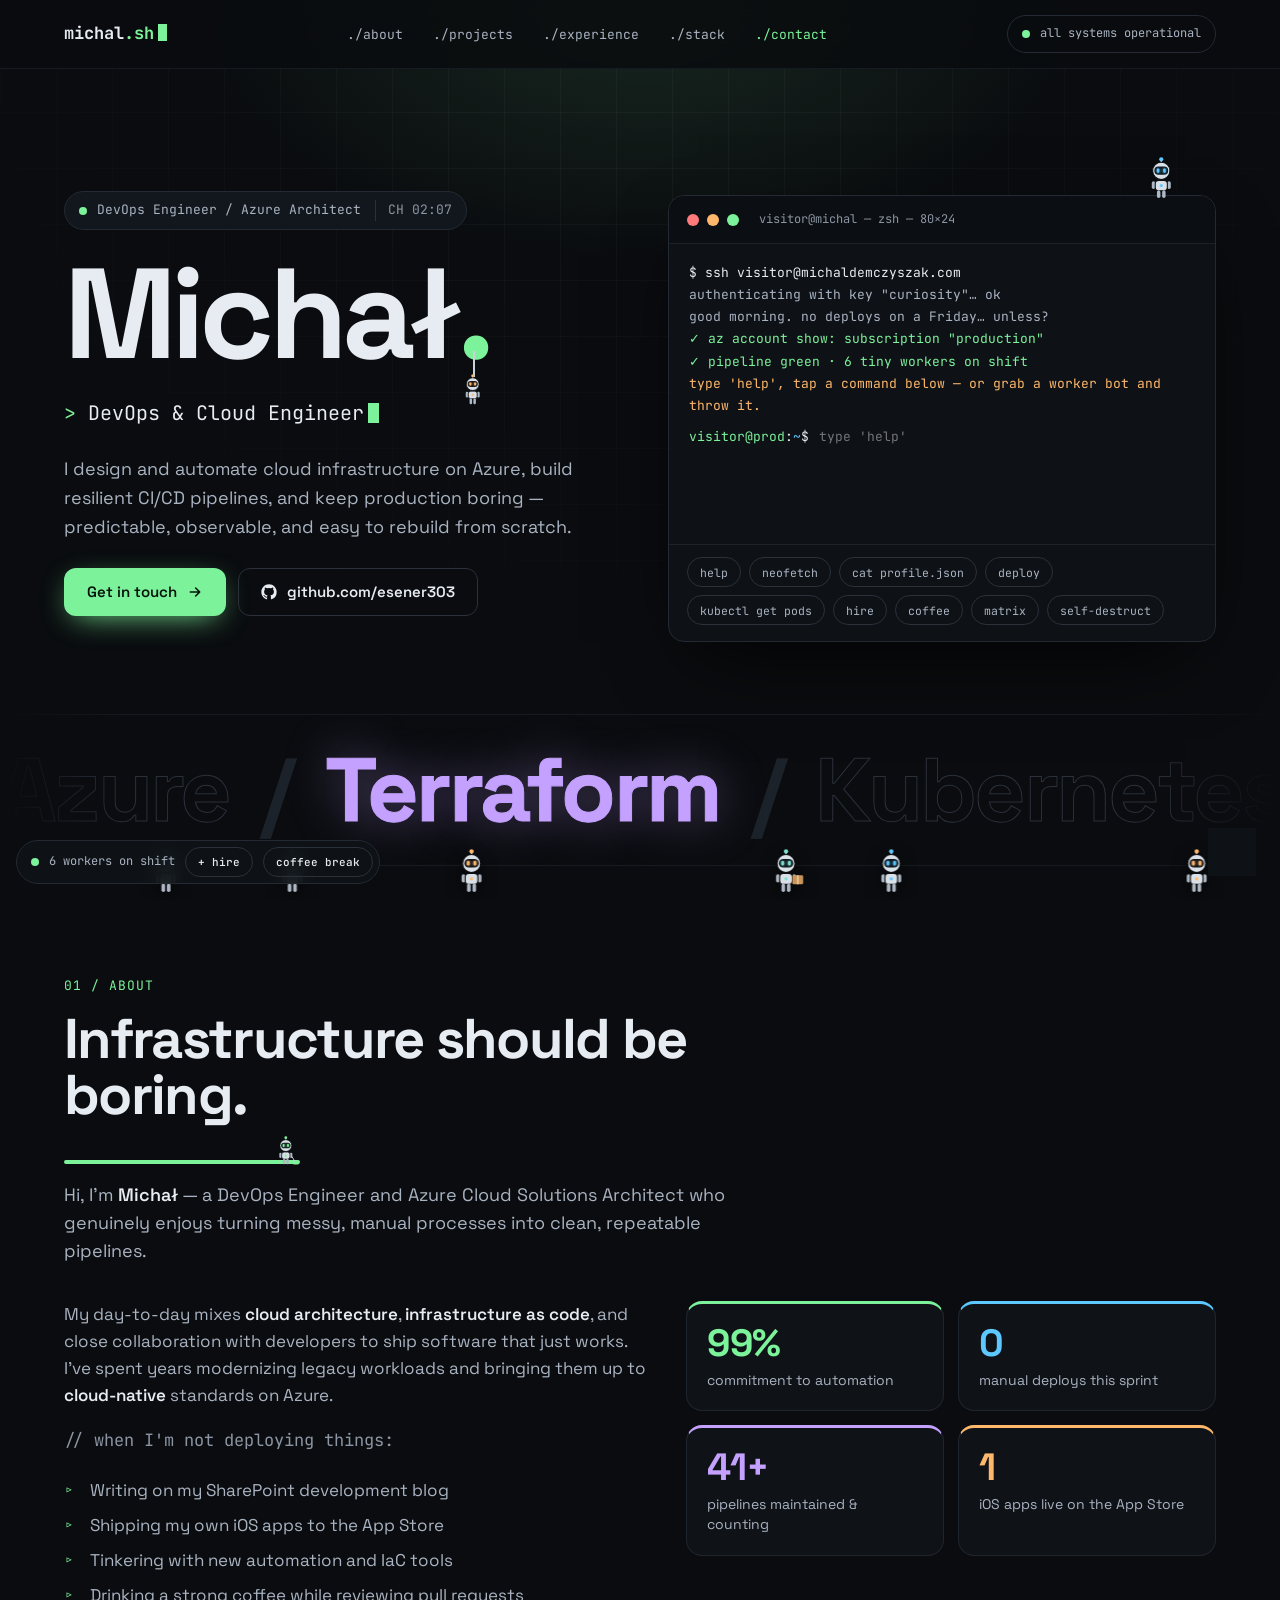
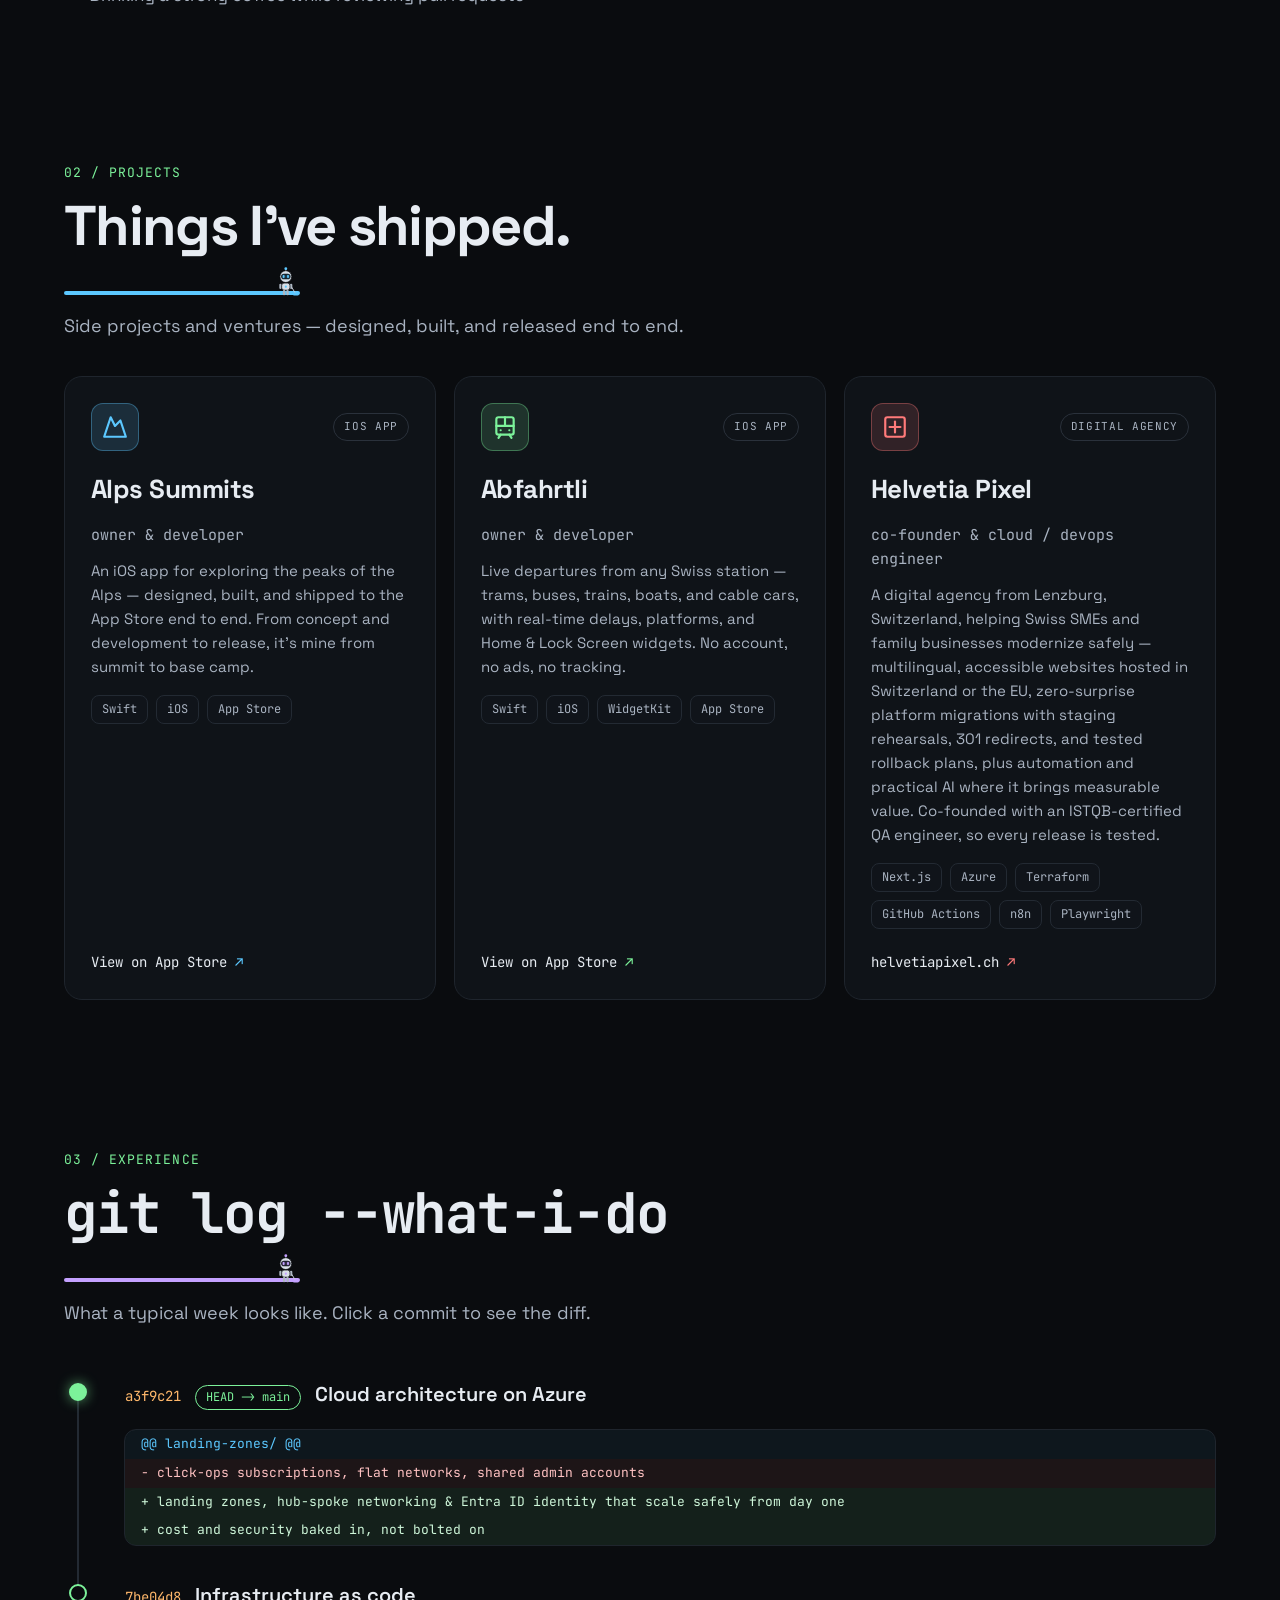
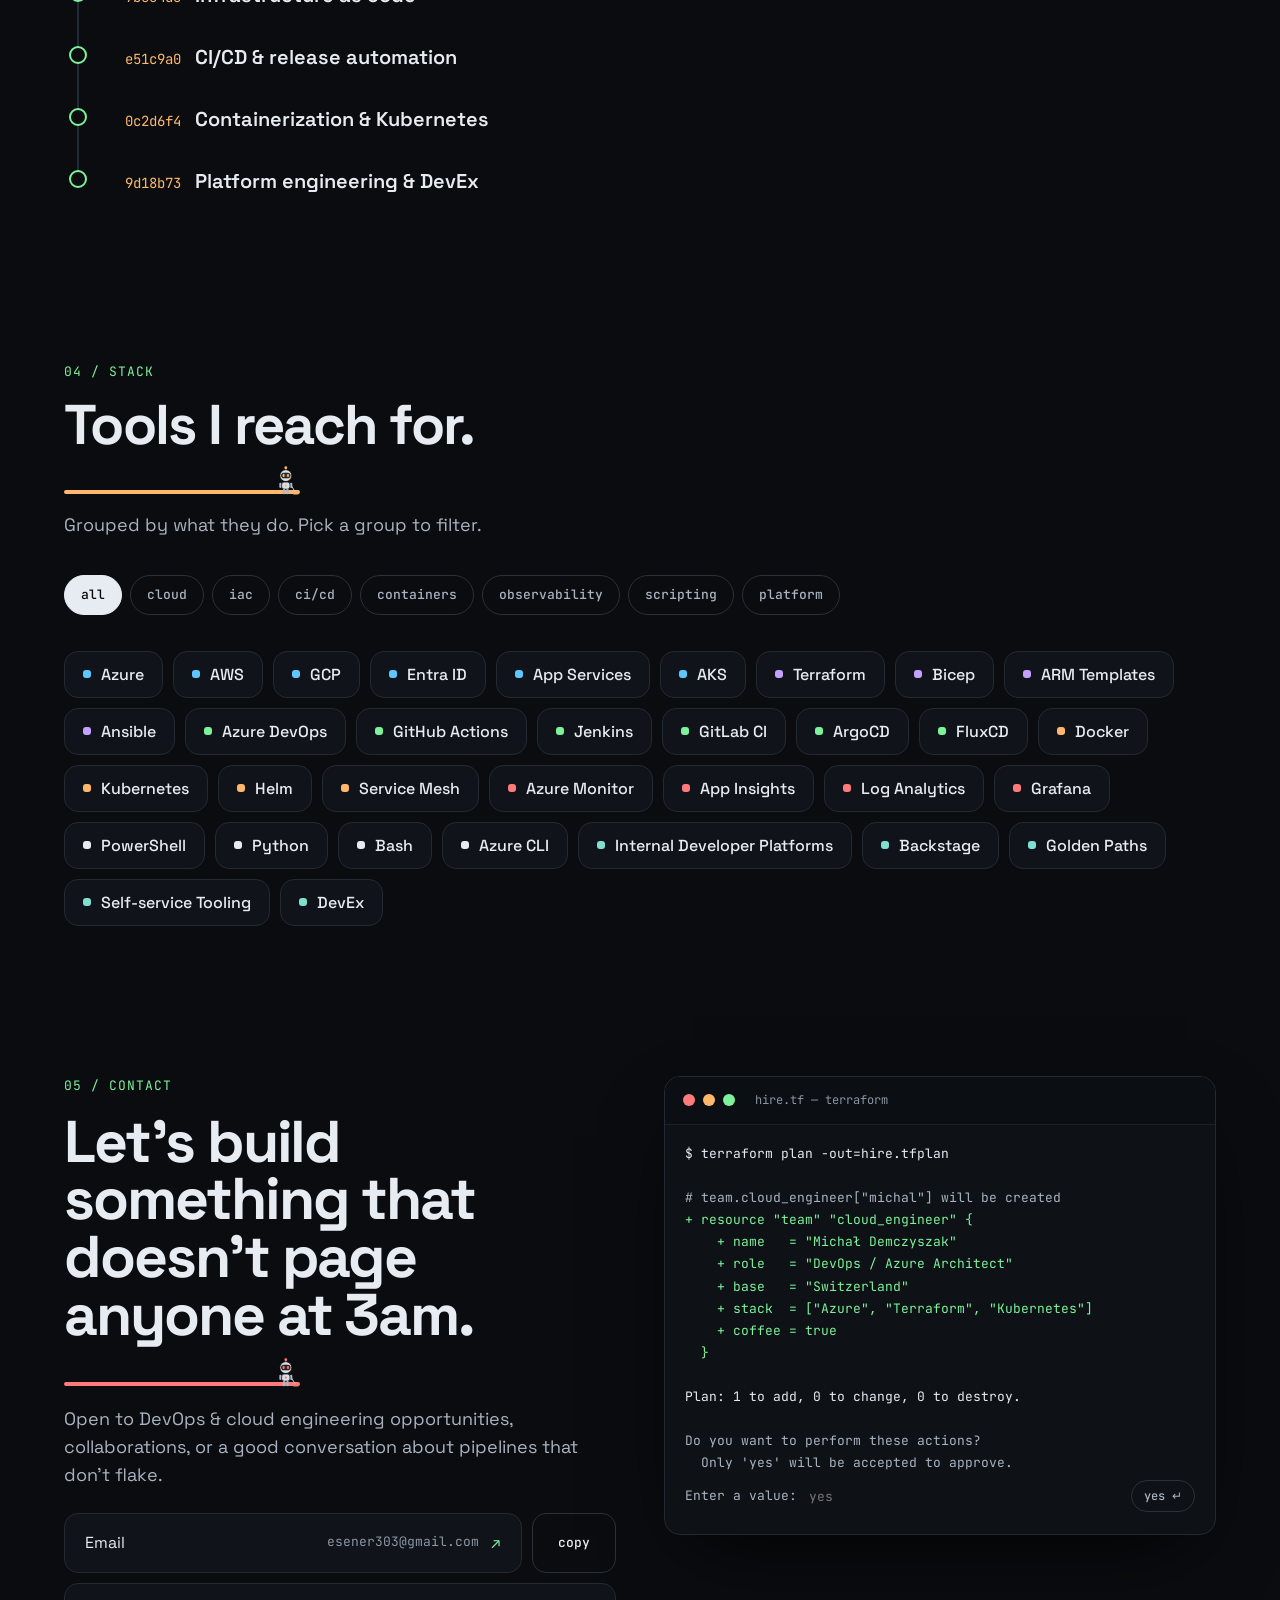
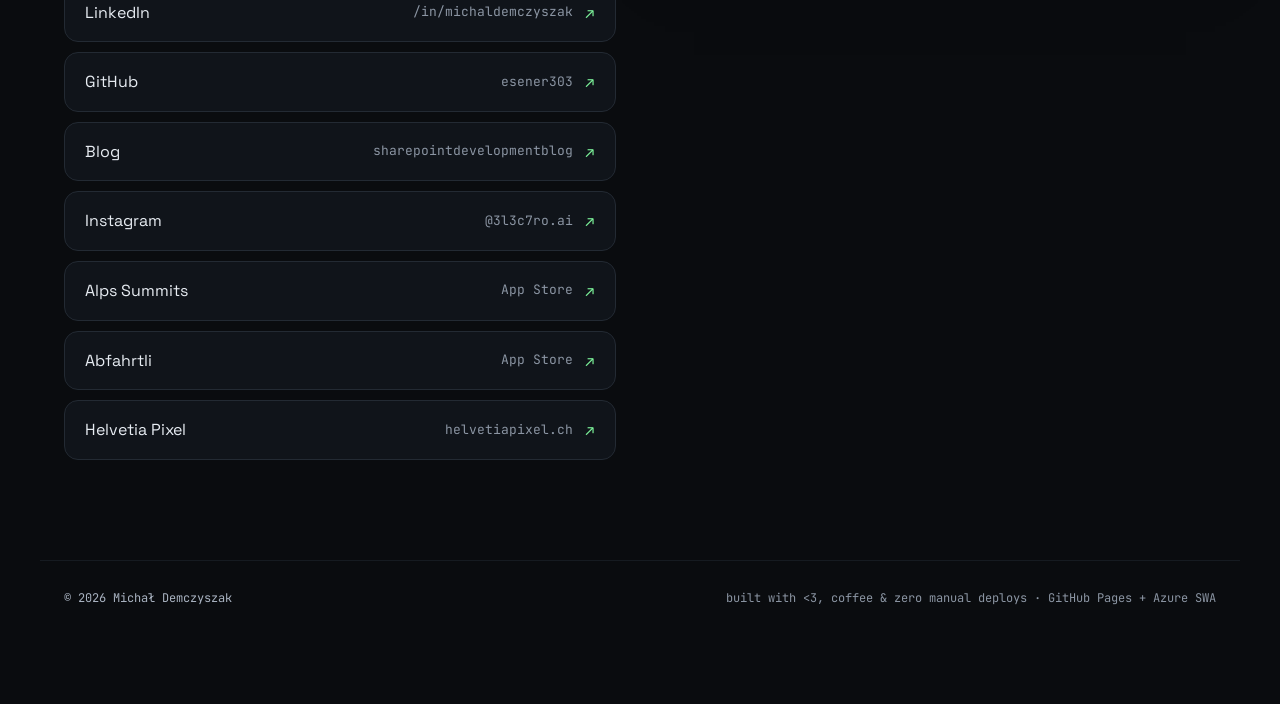
==== commit 1205ad9e: "feat(site): add worker bots, interactive shell and playful animations - Worker bots that walk, talk," ====
--- a/index.html
+++ b/index.html
@@ -59,11 +59,11 @@
         <nav class="nav-in" aria-label="Primary">
             <a href="#top" class="mono nav-brand" aria-label="Home">michal<span class="accent">.sh</span><span class="cursor" aria-hidden="true"></span></a>
             <ul class="nav-links">
-                <li><a class="nav-link mono" href="#about">about</a></li>
-                <li><a class="nav-link mono" href="#projects">projects</a></li>
-                <li><a class="nav-link mono" href="#experience">experience</a></li>
-                <li><a class="nav-link mono" href="#stack">stack</a></li>
-                <li><a class="nav-link mono" href="#contact">contact</a></li>
+                <li><a class="nav-link mono" href="#about">./about</a></li>
+                <li><a class="nav-link mono" href="#projects">./projects</a></li>
+                <li><a class="nav-link mono" href="#experience">./experience</a></li>
+                <li><a class="nav-link mono" href="#stack">./stack</a></li>
+                <li><a class="nav-link mono" href="#contact">./contact</a></li>
             </ul>
             <div class="nav-tools">
                 <span class="nav-status mono"><span class="live-dot"></span><span class="nav-status-txt">all systems operational</span></span>
@@ -84,7 +84,7 @@
                     <span class="hero-clock" title="Local time in Switzerland">CH <span id="ch-time">--:--</span></span>
                 </div>
                 <h1 class="hero-name reveal-now d1">
-                    <span class="glitch" data-text="Michał">Michał</span><span class="accent">.</span>
+                    <span class="glitch" data-text="Michał">Michał</span><span class="dot-hang accent">.<button type="button" class="hang" aria-label="A tiny bot hanging from the dot. Click to swing it." style="--bot:#FFB86B"><span class="cable" aria-hidden="true"></span><span data-bot="hang"></span><span class="bubble mono" aria-hidden="true"></span></button></span>
                 </h1>
                 <p class="hero-role mono reveal-now d2">
                     <span class="accent">&gt;</span> <span id="typed-role"></span><span class="cursor" aria-hidden="true"></span>
@@ -106,40 +106,45 @@
                 </div>
             </div>
 
-            <div class="term reveal-now d3" aria-hidden="true">
-                <div class="term-bar">
-                    <span class="term-light" style="background:#FF7A7A"></span>
-                    <span class="term-light" style="background:#FFB86B"></span>
-                    <span class="term-light" style="background:#7CF29A"></span>
-                    <span class="mono term-name">~/devops — zsh</span>
-                </div>
-                <div class="term-body mono">
-                    <div class="tl cmd"><span class="accent">michal@azure</span>:<span class="blue">~</span>$ cat profile.json</div>
-<pre class="tl out">{
-  <span class="key">"name"</span>: <span class="str">"Michał"</span>,
-  <span class="key">"role"</span>: <span class="str">"DevOps &amp; Cloud Engineer"</span>,
-  <span class="key">"experience"</span>: <span class="str">"Enterprise &amp; Finance Infrastructure"</span>,
-  <span class="key">"passion"</span>: [
-    <span class="str">"DevSecOps"</span>, <span class="str">"Cloud Architecture"</span>,
-    <span class="str">"GitOps"</span>, <span class="str">"Cloud Security Engineering"</span>
-  ],
-  <span class="key">"focus"</span>: [
-    <span class="str">"Automation &amp; CI/CD"</span>, <span class="str">"Kubernetes &amp; AKS"</span>,
-    <span class="str">"Infrastructure as Code"</span>, <span class="str">"Observability"</span>
-  ],
-  <span class="key">"approach"</span>: <span class="str">"Bridging delivery with business outcomes"</span>,
-  <span class="key">"coffee"</span>: <span class="bool">true</span>
-}</pre>
-                    <div class="tl cmd"><span class="accent">michal@azure</span>:<span class="blue">~</span>$ <span class="cursor"></span></div>
+            <div class="hero-side reveal-now d3">
+                <button type="button" class="sitter" aria-label="A tiny bot sitting on the terminal. Click to say hi." style="--bot:#5CC8FF">
+                    <span class="bubble mono" aria-hidden="true"></span><span data-bot="sit"></span>
+                </button>
+                <div class="term hero-term">
+                    <div class="term-bar">
+                        <span class="term-light" style="background:#FF7A7A"></span>
+                        <span class="term-light" style="background:#FFB86B"></span>
+                        <span class="term-light" style="background:#7CF29A"></span>
+                        <span class="mono term-name">visitor@michal — zsh — 80×24</span>
+                    </div>
+                    <div class="term-body shell-body mono" id="shell-body">
+                        <div id="shell-out" aria-live="polite">
+                            <noscript><div class="tl out">Michał Demczyszak — DevOps Engineer &amp; Azure Cloud Solutions Architect.</div></noscript>
+                        </div>
+                        <form class="shell-form" id="shell-form" autocomplete="off">
+                            <label for="shell-in"><span class="accent">visitor@prod</span>:<span class="blue">~</span>$</label>
+                            <input id="shell-in" class="term-input" type="text" autocapitalize="off" spellcheck="false" placeholder="type 'help'" />
+                        </form>
+                    </div>
+                    <div class="shell-chips">
+                        <button type="button" class="chip-cmd mono" data-cmd="help">help</button>
+                        <button type="button" class="chip-cmd mono" data-cmd="neofetch">neofetch</button>
+                        <button type="button" class="chip-cmd mono" data-cmd="cat profile.json">cat profile.json</button>
+                        <button type="button" class="chip-cmd mono" data-cmd="deploy">deploy</button>
+                        <button type="button" class="chip-cmd mono" data-cmd="kubectl get pods">kubectl get pods</button>
+                        <button type="button" class="chip-cmd mono" data-cmd="hire">hire</button>
+                        <button type="button" class="chip-cmd mono" data-cmd="coffee">coffee</button>
+                        <button type="button" class="chip-cmd mono" data-cmd="matrix">matrix</button>
+                        <button type="button" class="chip-cmd mono" data-cmd="self-destruct">self-destruct</button>
+                    </div>
                 </div>
             </div>
         </section>
 
-        <!-- ============ MARQUEE ============ -->
-        <div class="marquee mono" aria-hidden="true">
-            <div class="track">
-                <span>Azure</span><span class="sep">/</span><span>Terraform</span><span class="sep">/</span><span>Kubernetes</span><span class="sep">/</span><span>Bicep</span><span class="sep">/</span><span>GitHub Actions</span><span class="sep">/</span><span>Azure DevOps</span><span class="sep">/</span><span>ArgoCD</span><span class="sep">/</span><span>Docker</span><span class="sep">/</span><span>Helm</span><span class="sep">/</span><span>PowerShell</span><span class="sep">/</span><span>Python</span><span class="sep">/</span><span>Grafana</span><span class="sep">/</span><span>Swift</span><span class="sep">/</span>
-                <span>Azure</span><span class="sep">/</span><span>Terraform</span><span class="sep">/</span><span>Kubernetes</span><span class="sep">/</span><span>Bicep</span><span class="sep">/</span><span>GitHub Actions</span><span class="sep">/</span><span>Azure DevOps</span><span class="sep">/</span><span>ArgoCD</span><span class="sep">/</span><span>Docker</span><span class="sep">/</span><span>Helm</span><span class="sep">/</span><span>PowerShell</span><span class="sep">/</span><span>Python</span><span class="sep">/</span><span>Grafana</span><span class="sep">/</span><span>Swift</span><span class="sep">/</span>
+        <!-- ============ BIG MARQUEE ============ -->
+        <div class="vm" aria-hidden="true">
+            <div class="vm-track" id="vm-track">
+                <span class="vm-word">Azure</span><span class="vm-sep">/</span><span class="vm-word">Terraform</span><span class="vm-sep">/</span><span class="vm-word">Kubernetes</span><span class="vm-sep">/</span>
             </div>
         </div>
 
@@ -490,11 +495,21 @@
         <svg class="audio-icon icon-off" width="20" height="20" viewBox="0 0 24 24" fill="none" stroke="currentColor" stroke-width="2" stroke-linecap="round" stroke-linejoin="round" aria-hidden="true"><polygon points="11 5 6 9 2 9 2 15 6 15 11 19 11 5"/><line x1="23" y1="9" x2="17" y2="15"/><line x1="17" y1="9" x2="23" y2="15"/></svg>
     </button>
 
+    <canvas id="matrix-bg" aria-hidden="true" hidden></canvas>
+    <div id="bots" aria-hidden="true"></div>
+    <div class="crew mono" id="crew">
+        <span class="live-dot"></span>
+        <span><span id="crew-count">0</span><span class="crew-txt"> workers on shift</span></span>
+        <button type="button" id="crew-hire">+ hire</button>
+        <button type="button" id="crew-coffee">coffee break</button>
+    </div>
+
     <footer class="footer wrap mono">
         <span>&copy; <span id="year">2026</span> Michał Demczyszak</span>
         <span class="dim">built with &lt;3, coffee &amp; zero manual deploys &middot; GitHub Pages + Azure SWA</span>
     </footer>
 
     <script src="script.js"></script>
+    <script src="playground.js"></script>
 </body>
 </html>
--- a/styles.css
+++ b/styles.css
@@ -237,7 +237,6 @@
 }
 .nav-link:hover,
 .nav-link.active { color: var(--accent); }
-.nav-link.active::before { content: "./"; color: var(--text-3); }
 
 .nav-tools { display: flex; align-items: center; gap: 10px; }
 .nav-status {
@@ -392,29 +391,6 @@
 .term .str  { color: var(--accent); }
 .term .bool { color: var(--orange); }
 
-/* ---------- Marquee ---------- */
-.marquee {
-    position: relative;
-    z-index: 1;
-    overflow: hidden;
-    padding: 22px 0;
-    border-top: 1px solid #161B21;
-    border-bottom: 1px solid #161B21;
-    -webkit-mask-image: linear-gradient(90deg, transparent, #000 8%, #000 92%, transparent);
-            mask-image: linear-gradient(90deg, transparent, #000 8%, #000 92%, transparent);
-}
-.track {
-    display: flex;
-    gap: 28px;
-    width: max-content;
-    font-size: 15px;
-    color: var(--text-2);
-    animation: scrollx 38s linear infinite;
-}
-.track .sep { color: var(--accent); }
-.marquee:hover .track { animation-play-state: paused; }
-@keyframes scrollx { to { transform: translateX(-50%); } }
-
 /* ---------- Sections ---------- */
 .section {
     padding-top: 110px;
@@ -702,7 +678,7 @@
     justify-content: space-between;
     gap: 10px;
     padding-top: 28px;
-    padding-bottom: 36px;
+    padding-bottom: 96px;
     border-top: 1px solid #161B21;
     font-size: 12px;
     color: var(--text-2);
@@ -744,6 +720,317 @@
 .audio-toggle.muted .icon-on { display: none; }
 .audio-toggle.muted .icon-off { display: block; }
 .audio-toggle.muted { color: var(--text-3); border-color: var(--line-3); }
+
+
+/* ==========================================================================
+   Playground: bots, shell, big marquee
+   ========================================================================== */
+
+/* ---------- Bot artwork (shared) ---------- */
+.bot-svg { display: block; overflow: visible; }
+.b-shell { fill: #D9E0E8; stroke: #0a0c0f; stroke-width: 1.2; }
+.b-visor { fill: #0e1217; }
+.b-limb  { fill: #AEB8C4; }
+.b-led   { fill: var(--bot); }
+.b-ant   { fill: var(--bot); animation: antblink 2s steps(1) infinite; }
+@keyframes antblink { 50% { fill: #3a4450; } }
+.b-eyes  { transform: translate(var(--ex, 0px), var(--ey, 0px)); transition: transform .12s ease-out; }
+.b-eye {
+    fill: var(--bot);
+    filter: drop-shadow(0 0 2px var(--bot));
+    transform-box: fill-box;
+    transform-origin: center;
+    animation: eyeblink 4.5s infinite;
+    animation-delay: var(--bd, 0s);
+}
+@keyframes eyeblink { 0%, 94%, 100% { transform: scaleY(1); } 97% { transform: scaleY(.1); } }
+.b-arm, .b-leg { transform-box: fill-box; transform-origin: 50% 10%; }
+.i-box, .i-mug, .i-roller { display: none; }
+.steam { animation: steam 1.6s ease-in-out infinite; }
+@keyframes steam { 50% { opacity: .2; transform: translateY(-1px); } }
+
+/* ---------- Speech bubble ---------- */
+.bubble {
+    position: absolute;
+    bottom: calc(100% + 8px);
+    left: 50%;
+    z-index: 2;
+    width: max-content;
+    max-width: 200px;
+    padding: 8px 11px;
+    border-radius: 12px;
+    background: #e7ecf2;
+    color: #0a0c0f;
+    font: 500 11.5px/1.4 var(--mono);
+    text-align: left;
+    white-space: normal;
+    letter-spacing: 0;
+    pointer-events: none;
+    box-shadow: 0 12px 30px -10px #000;
+    opacity: 0;
+    transform: translateX(-50%) translateY(6px) scale(.85);
+    transform-origin: bottom center;
+    transition: opacity .18s, transform .25s cubic-bezier(.3,1.6,.5,1);
+}
+.bubble.show { opacity: 1; transform: translateX(-50%) translateY(0) scale(1); }
+.bubble.edge-l { left: 0; transform: translateY(6px) scale(.85); transform-origin: bottom left; }
+.bubble.edge-l.show { transform: none; }
+.bubble.edge-r { left: auto; right: 0; transform: translateY(6px) scale(.85); transform-origin: bottom right; }
+.bubble.edge-r.show { transform: none; }
+
+/* ---------- Worker bots ---------- */
+#bots {
+    position: fixed;
+    inset: 0;
+    z-index: 25;
+    overflow: hidden;
+    pointer-events: none;
+}
+.bot {
+    position: absolute;
+    left: 0;
+    top: 0;
+    width: 40px;
+    height: 47px;
+    pointer-events: auto;
+    cursor: grab;
+    touch-action: none;
+    user-select: none;
+    -webkit-user-select: none;
+    will-change: transform;
+}
+.bot-in { position: relative; }
+.bot .bot-svg { transition: transform .2s; filter: drop-shadow(0 6px 8px #0008); }
+.bot.flip .bot-svg { transform: scaleX(-1); }
+.bot.carry-box .i-box,
+.bot.carry-mug .i-mug,
+.bot.coffee .i-mug { display: inline; }
+.bot.coffee .i-box { display: none; }
+
+.bot[data-mode="walk"] .b-leg   { animation: step .36s ease-in-out infinite alternate; }
+.bot[data-mode="walk"] .b-leg-2 { animation-direction: alternate-reverse; }
+.bot[data-mode="walk"] .b-arm-l { animation: step .36s ease-in-out infinite alternate-reverse; }
+.bot[data-mode="walk"] .b-body  { animation: bob .18s ease-in-out infinite alternate; }
+@keyframes step { from { transform: rotate(-20deg); } to { transform: rotate(20deg); } }
+@keyframes bob  { to { transform: translateY(-1.2px); } }
+
+.bot[data-mode="drag"] { cursor: grabbing; }
+.bot[data-mode="drag"] .bot-svg { transform: rotate(-12deg) scale(1.08); }
+.bot[data-mode="drag"].flip .bot-svg { transform: scaleX(-1) rotate(-12deg) scale(1.08); }
+.bot[data-mode="drag"] .b-leg,
+.bot[data-mode="fall"] .b-leg   { animation: step .12s linear infinite alternate; }
+.bot[data-mode="drag"] .b-arm,
+.bot[data-mode="fall"] .b-arm   { animation: wave .15s linear infinite alternate; }
+@keyframes wave { from { transform: rotate(-60deg); } to { transform: rotate(-140deg); } }
+
+.chute {
+    position: absolute;
+    bottom: calc(100% - 6px);
+    left: -2px;
+    display: none;
+    transform-origin: bottom center;
+    animation: chute 1.4s ease-in-out infinite alternate;
+}
+.bot[data-mode="para"] .chute { display: block; }
+.bot[data-mode="para"] .b-arm { transform: rotate(180deg); }
+@keyframes chute { from { transform: rotate(-6deg); } to { transform: rotate(6deg); } }
+
+.bot-in.jump { animation: jump .55s cubic-bezier(.3,1.6,.5,1); }
+@keyframes jump { 50% { transform: translateY(-30px) rotate(-8deg); } }
+
+body.panic .b-eye, body.panic .b-ant, body.panic .b-led { fill: var(--red); }
+body.panic main { animation: quake .18s infinite; }
+@keyframes quake {
+    25% { transform: translate(-3px, 1px); }
+    50% { transform: translate(2px, -2px); }
+    75% { transform: translate(-1px, 2px); }
+}
+
+/* ---------- Crew HUD ---------- */
+.crew {
+    position: fixed;
+    left: 16px;
+    bottom: 16px;
+    z-index: 40;
+    display: flex;
+    align-items: center;
+    gap: 10px;
+    padding: 6px 6px 6px 14px;
+    border-radius: 999px;
+    border: 1px solid var(--line-2);
+    background: #0f1318e6;
+    -webkit-backdrop-filter: blur(10px);
+            backdrop-filter: blur(10px);
+    font-size: 12px;
+    color: var(--text-2);
+}
+.crew button {
+    min-height: 30px;
+    padding: 0 12px;
+    border-radius: 999px;
+    border: 1px solid var(--line-3);
+    background: transparent;
+    color: var(--text);
+    font: 500 11px var(--mono);
+    cursor: pointer;
+    transition: border-color .2s, color .2s;
+}
+.crew button:hover { border-color: var(--accent); color: var(--accent); }
+.crew button:focus-visible { outline: 2px solid var(--accent); outline-offset: 2px; }
+.audio-toggle { z-index: 40; }
+
+/* ---------- Hanging bot on the dot ---------- */
+.dot-hang { position: relative; display: inline-block; }
+.hang {
+    position: absolute;
+    top: .74em;
+    left: 50%;
+    width: 28px;
+    margin-left: -14px;
+    padding: 0;
+    font-size: inherit; /* buttons don't inherit; top is in em of the h1 */
+    border: 0;
+    background: none;
+    cursor: pointer;
+    transform-origin: 50% 0;
+    animation: sway 3.2s ease-in-out infinite alternate;
+    --bot: #FFB86B;
+}
+.hang .cable { display: block; width: 2px; height: 26px; margin: 0 auto -3px; background: #C9D1DB; }
+.hang:focus-visible { outline: 2px solid var(--accent); outline-offset: 3px; border-radius: 6px; }
+.hang .bubble { bottom: auto; top: 30px; left: calc(100% + 8px); transform: translateX(-6px) scale(.85); transform-origin: left center; }
+.hang .bubble.show { transform: none; }
+.hang.swing { animation: bigswing 1.8s cubic-bezier(.3,.1,.3,1); }
+@keyframes sway { from { transform: rotate(-4deg); } to { transform: rotate(4deg); } }
+@keyframes bigswing {
+    0% { transform: rotate(0); } 15% { transform: rotate(55deg); } 35% { transform: rotate(-40deg); }
+    55% { transform: rotate(25deg); } 75% { transform: rotate(-12deg); } 100% { transform: rotate(-4deg); }
+}
+
+/* ---------- Hero terminal / shell ---------- */
+.hero-side { position: relative; min-width: 0; padding-top: 30px; }
+.sitter {
+    position: absolute;
+    top: -8px;
+    right: 34px;
+    z-index: 2;
+    padding: 0;
+    border: 0;
+    background: none;
+    cursor: pointer;
+}
+.sitter:focus-visible { outline: 2px solid var(--accent); outline-offset: 3px; border-radius: 8px; }
+.sitter .bubble { left: auto; right: 0; transform: translateY(6px) scale(.85); transform-origin: bottom right; }
+.sitter .bubble.show { transform: none; }
+.sitter.hop .bot-svg { animation: jump .5s cubic-bezier(.3,1.6,.5,1); }
+.hero-term { position: relative; }
+.shell-body { height: 300px; overflow-y: auto; cursor: text; }
+.shell-form { display: flex; align-items: center; gap: 8px; margin-top: 4px; color: var(--text); }
+.shell-form label { white-space: nowrap; }
+.shell-chips {
+    display: flex;
+    flex-wrap: wrap;
+    gap: 8px;
+    padding: 12px 18px 16px;
+    border-top: 1px solid #1C222A;
+}
+.chip-cmd {
+    min-height: 30px;
+    padding: 0 12px;
+    border-radius: 999px;
+    border: 1px solid var(--line-3);
+    background: transparent;
+    color: var(--text-2);
+    font-size: 11.5px;
+    cursor: pointer;
+    transition: border-color .2s, color .2s;
+}
+.chip-cmd:hover { border-color: var(--accent); color: var(--accent); }
+.chip-cmd:focus-visible { outline: 2px solid var(--accent); outline-offset: 2px; }
+
+/* ---------- Painter bots ---------- */
+.painter { position: relative; display: block; width: min(240px, 70%); height: 34px; margin-top: -4px; }
+.paint-line {
+    position: absolute;
+    left: 0;
+    bottom: 3px;
+    height: 4px;
+    width: 0;
+    border-radius: 4px;
+    background: var(--bot);
+    box-shadow: 0 0 12px -2px var(--bot);
+    transition: width 1.8s cubic-bezier(.45,.1,.3,1);
+}
+.roller { position: absolute; left: 0; bottom: 0; transition: left 1.8s cubic-bezier(.45,.1,.3,1); }
+.roller .i-roller { display: inline; }
+.painter.go .paint-line { width: calc(100% - 4px); }
+.painter.go .roller { left: calc(100% - 30px); }
+.painter.go .b-leg { animation: step .2s ease-in-out 9 alternate; }
+.painter.go .b-leg-2 { animation-direction: alternate-reverse; }
+.painter.instant .paint-line, .painter.instant .roller { transition: none; }
+
+/* ---------- Big marquee ---------- */
+.vm {
+    position: relative;
+    z-index: 1;
+    overflow: hidden;
+    padding: 28px 0;
+    border-top: 1px solid #161B21;
+    border-bottom: 1px solid #161B21;
+    -webkit-mask-image: linear-gradient(90deg, transparent, #000 10%, #000 90%, transparent);
+            mask-image: linear-gradient(90deg, transparent, #000 10%, #000 90%, transparent);
+}
+.vm-track {
+    display: flex;
+    align-items: center;
+    width: max-content;
+    font: 700 clamp(48px, 7vw, 96px)/1.05 var(--sans);
+    letter-spacing: -.03em;
+    animation: scrollx 70s linear infinite;
+}
+.vm:hover .vm-track { animation-play-state: paused; }
+@keyframes scrollx { to { transform: translateX(-50%); } }
+.vm-word {
+    white-space: nowrap;
+    color: transparent;
+    -webkit-text-stroke: 1px #2A313B;
+    transition: color .5s, -webkit-text-stroke-color .5s, text-shadow .5s, transform .5s;
+}
+.vm-word.lit,
+.vm-word:hover {
+    color: var(--c);
+    -webkit-text-stroke-color: var(--c);
+    text-shadow: 0 0 50px color-mix(in srgb, var(--c) 45%, transparent);
+}
+.vm-sep { padding: 0 .35em; color: #1C222A; }
+
+/* ---------- Matrix + confetti ---------- */
+#matrix-bg {
+    position: fixed;
+    inset: 0;
+    width: 100%;
+    height: 100%;
+    z-index: 0;
+    opacity: .3;
+    pointer-events: none;
+}
+.confetti { position: fixed; inset: 0; z-index: 70; overflow: hidden; pointer-events: none; }
+.confetti span {
+    position: absolute;
+    top: -20px;
+    width: 9px;
+    height: 14px;
+    border-radius: 2px;
+    animation: fall 2.4s cubic-bezier(.3,.6,.6,1) forwards;
+}
+@keyframes fall { to { transform: translateY(110vh) rotate(720deg); } }
+
+@media (max-width: 640px) {
+    .crew-txt { display: none; }
+    .crew { gap: 8px; padding-left: 12px; }
+    .crew button { padding: 0 10px; }
+    .shell-body { height: 260px; }
+}
 
 /* ---------- Responsive ---------- */
 @media (max-width: 960px) {
@@ -796,6 +1083,6 @@
         transition-duration: .001ms !important;
         scroll-behavior: auto !important;
     }
-    .track { animation: none; }
+    .vm-track { animation: none; }
     .js [data-reveal] { opacity: 1; transform: none; }
 }
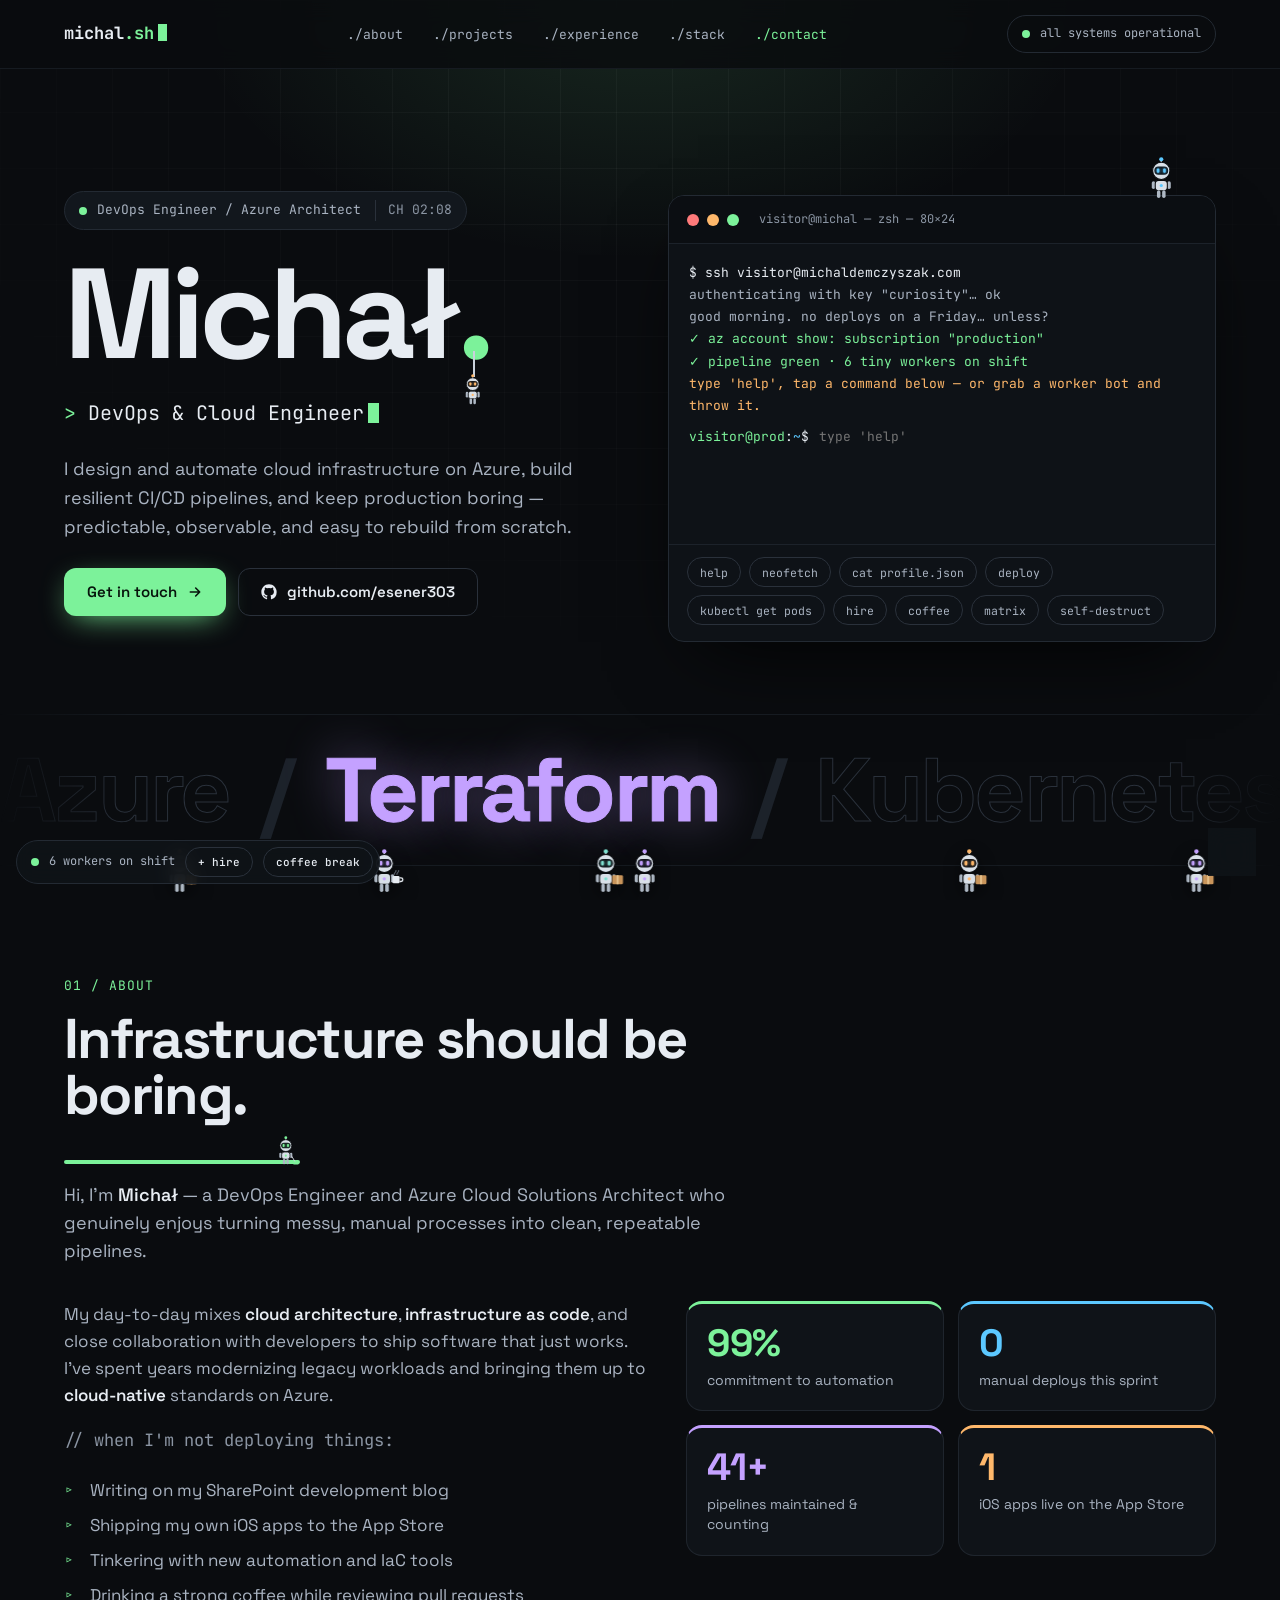
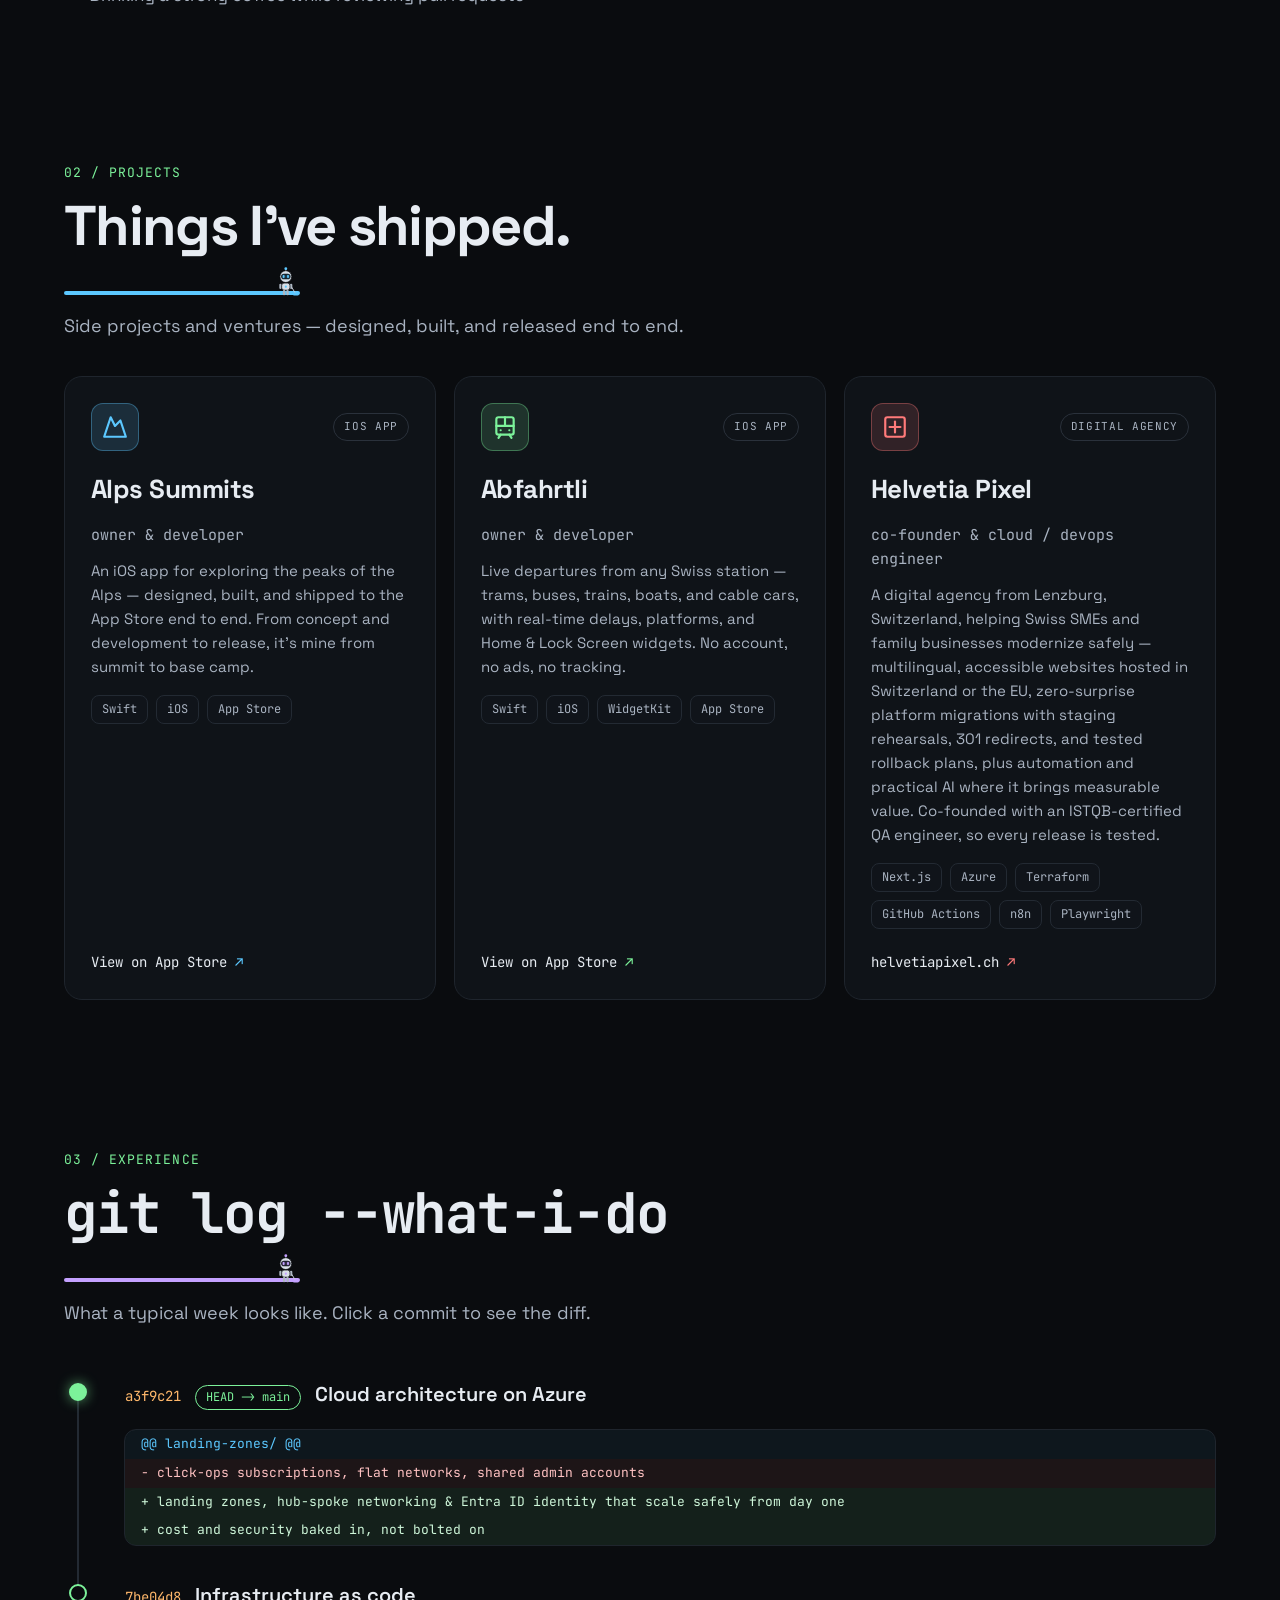
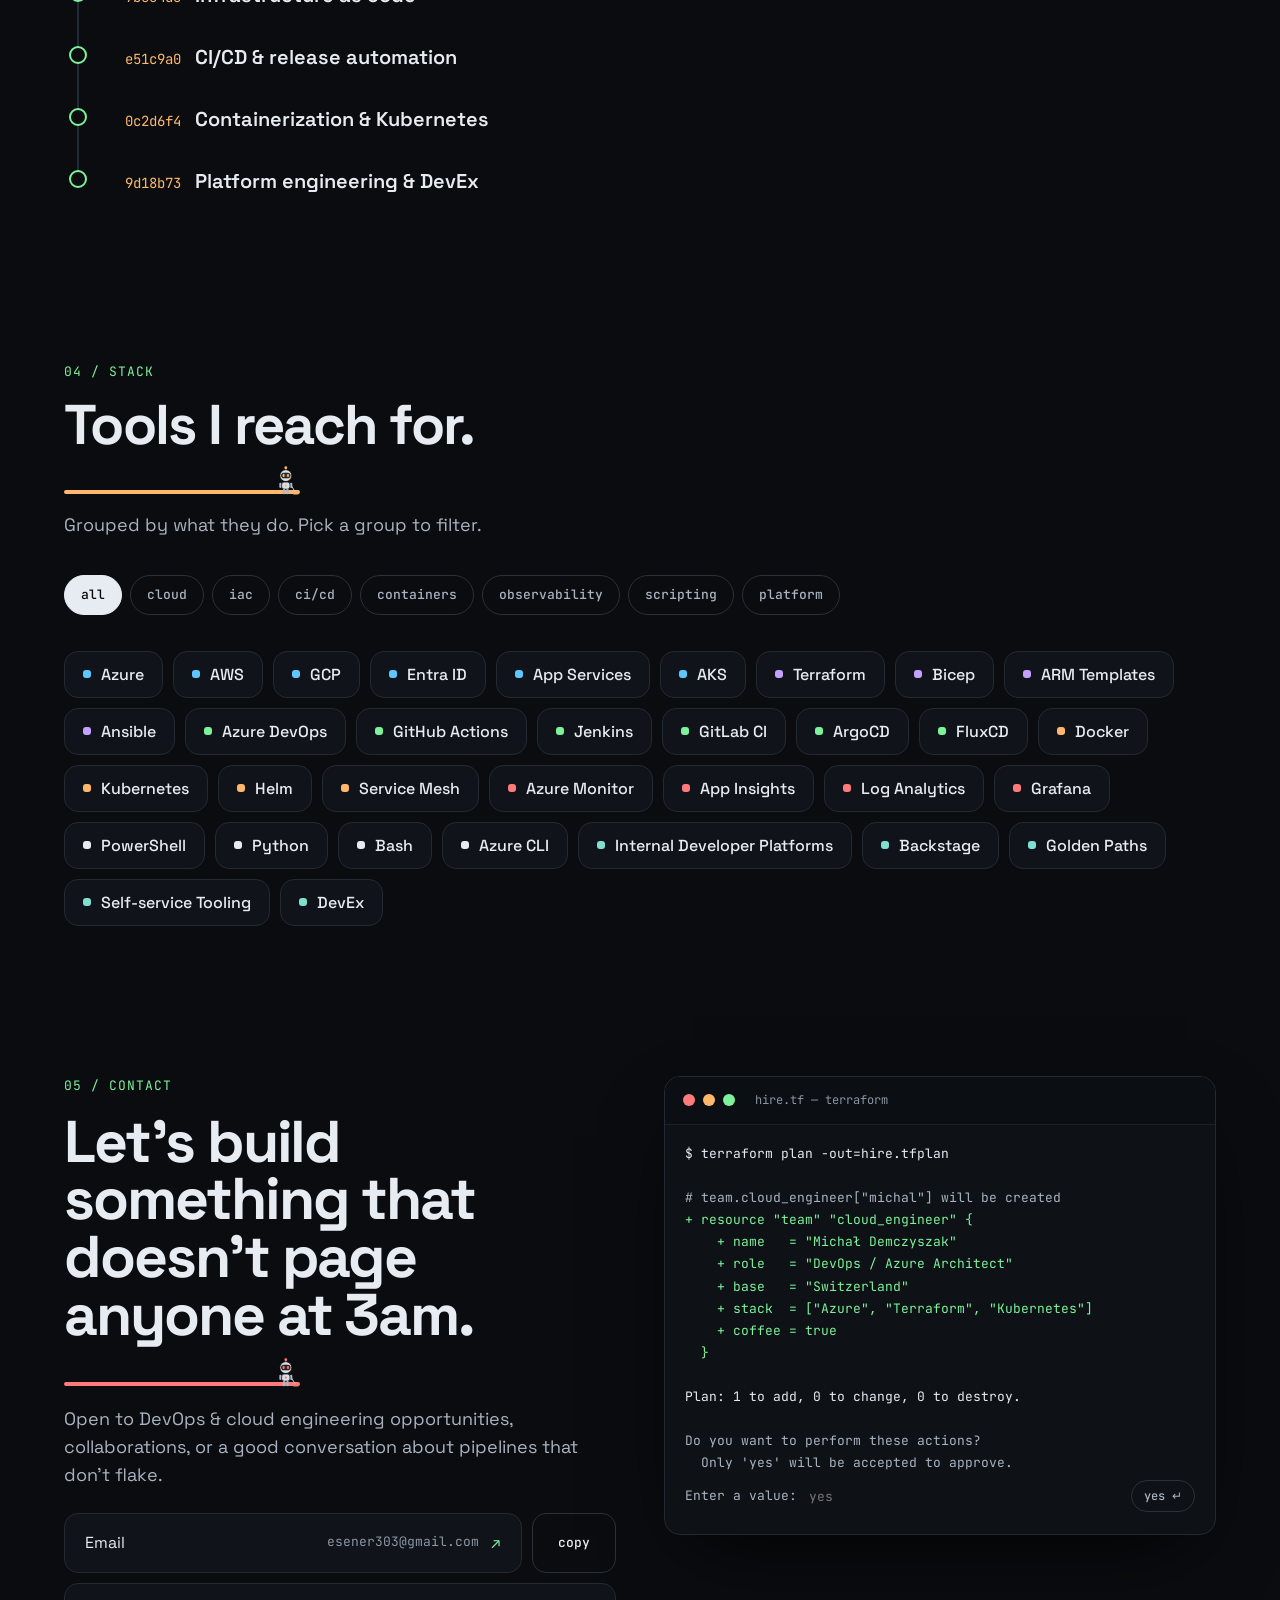
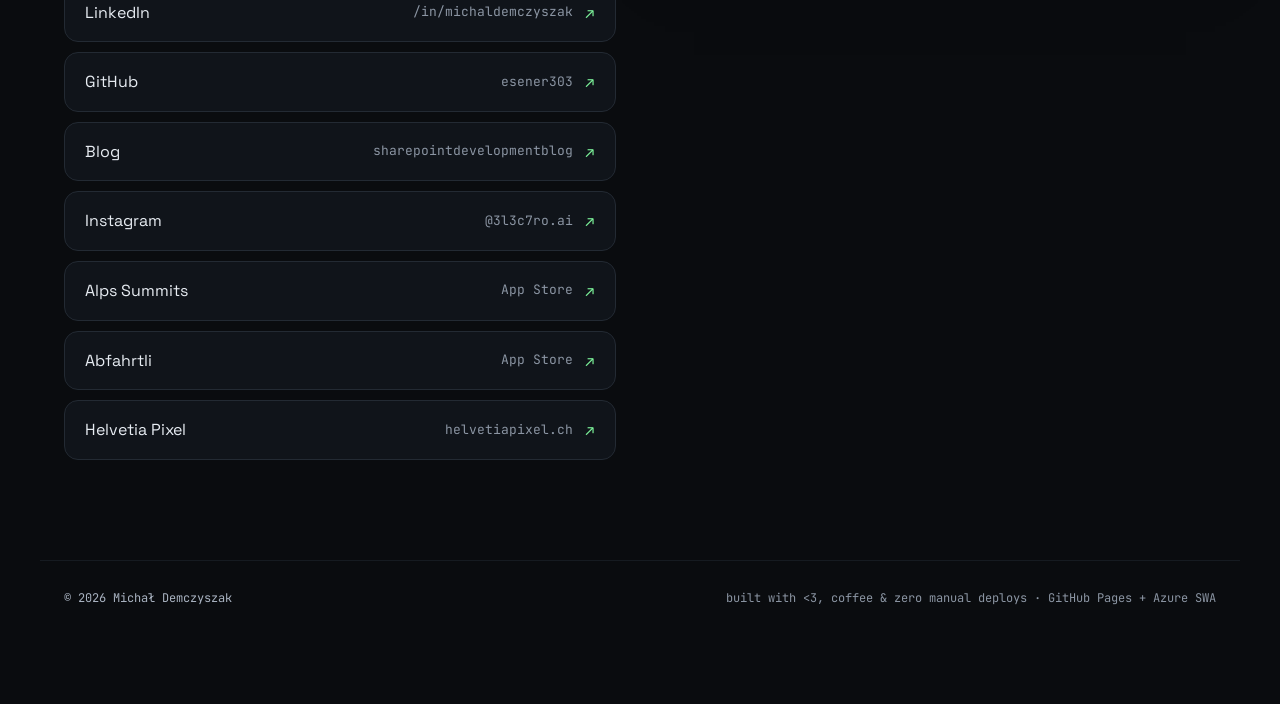
==== commit 3349362d: "feat(seo): add social link-preview image (og:image / twitter:image) Co-Authored-By: Claude Opus 5.5 " ====
--- a/index.html
+++ b/index.html
@@ -14,11 +14,19 @@
     <meta property="og:description" content="DevOps Engineer and Azure Cloud Solutions Architect specializing in cloud automation, infrastructure as code, and reliable software delivery." />
     <meta property="og:site_name" content="Michał Demczyszak" />
     <meta property="og:locale" content="en_US" />
+    <meta property="og:image" content="https://michaldemczyszak.com/og-image.png" />
+    <meta property="og:image:secure_url" content="https://michaldemczyszak.com/og-image.png" />
+    <meta property="og:image:type" content="image/png" />
+    <meta property="og:image:width" content="1200" />
+    <meta property="og:image:height" content="630" />
+    <meta property="og:image:alt" content="Michał Demczyszak — DevOps Engineer and Azure Cloud Solutions Architect" />
 
     <meta name="twitter:card" content="summary_large_image" />
     <meta name="twitter:url" content="https://michaldemczyszak.com/" />
     <meta name="twitter:title" content="Michał Demczyszak — DevOps Engineer and Azure Cloud Solutions Architect" />
     <meta name="twitter:description" content="DevOps Engineer and Azure Cloud Solutions Architect specializing in cloud automation and reliable software delivery." />
+    <meta name="twitter:image" content="https://michaldemczyszak.com/og-image.png" />
+    <meta name="twitter:image:alt" content="Michał Demczyszak — DevOps Engineer and Azure Cloud Solutions Architect" />
 
     <title>Michał Demczyszak | DevOps Engineer &amp; Azure Cloud Solutions Architect</title>
     <link rel="canonical" href="https://michaldemczyszak.com/" />
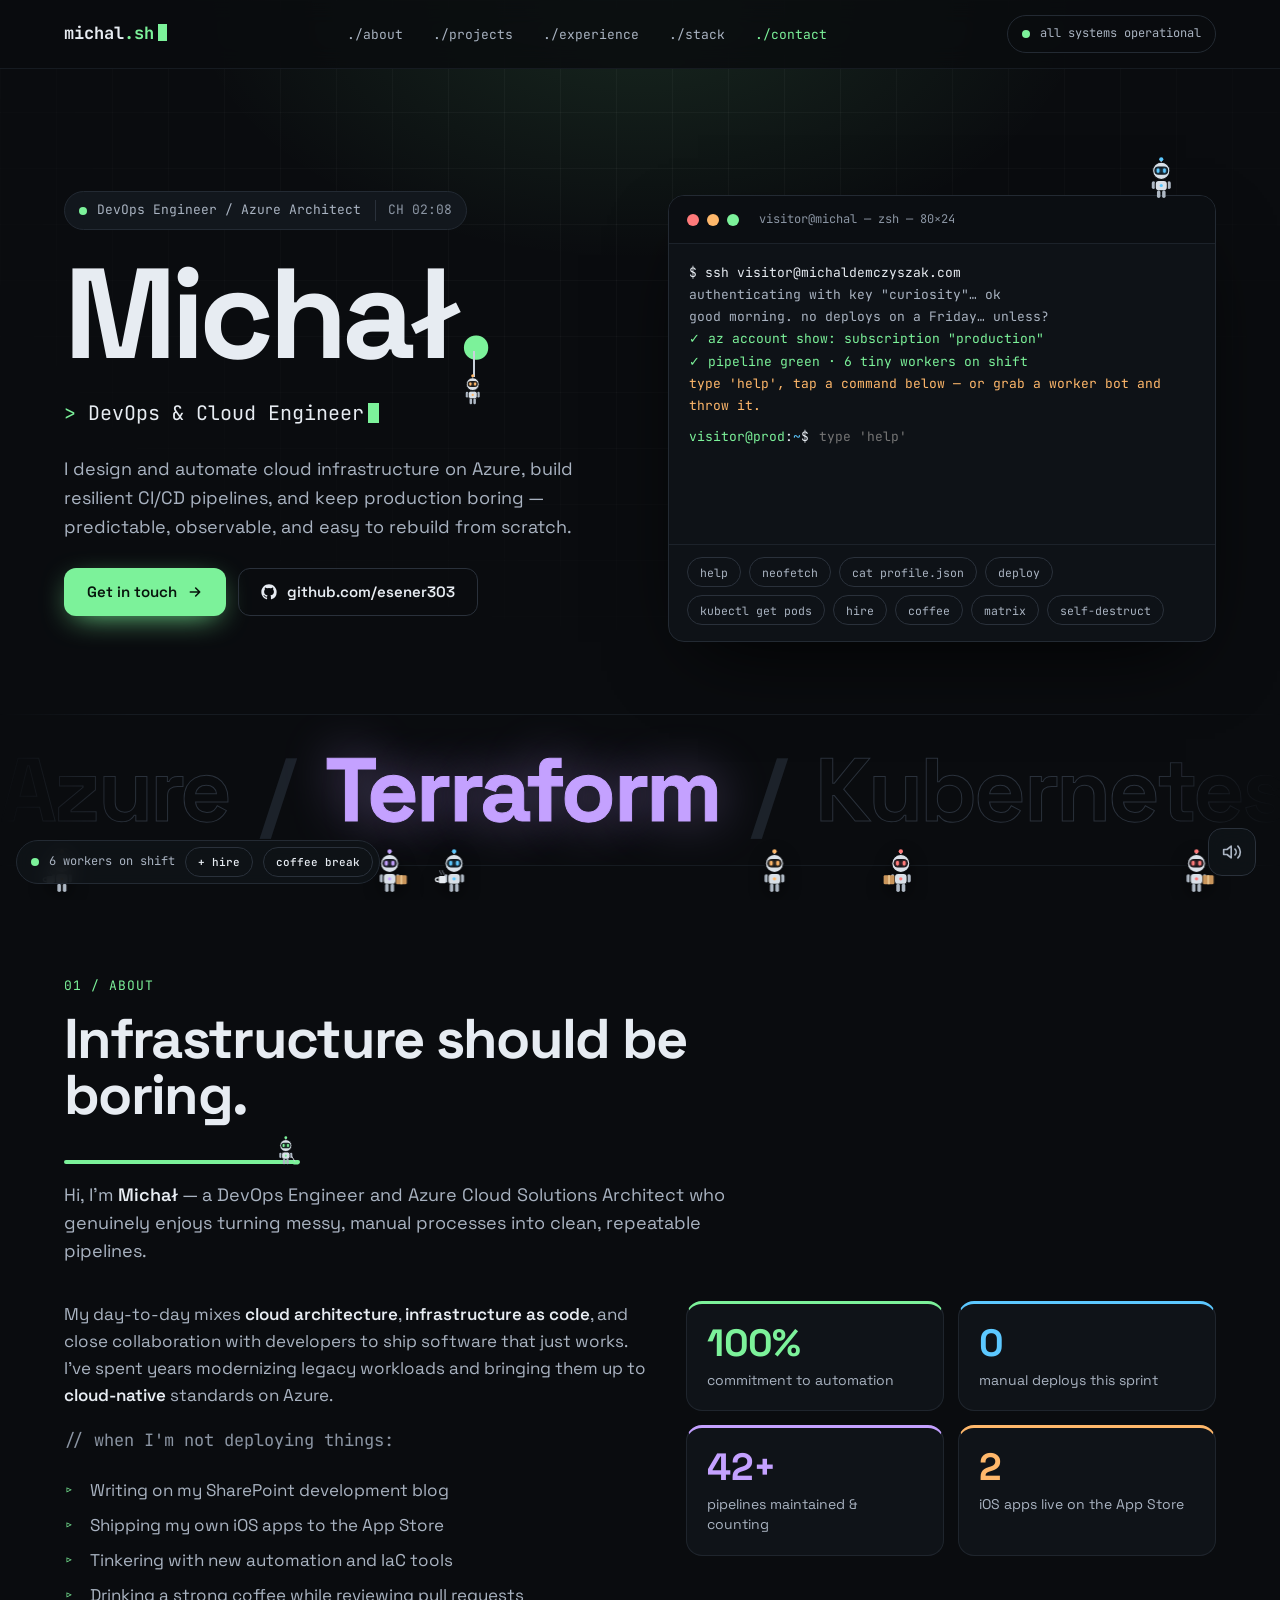
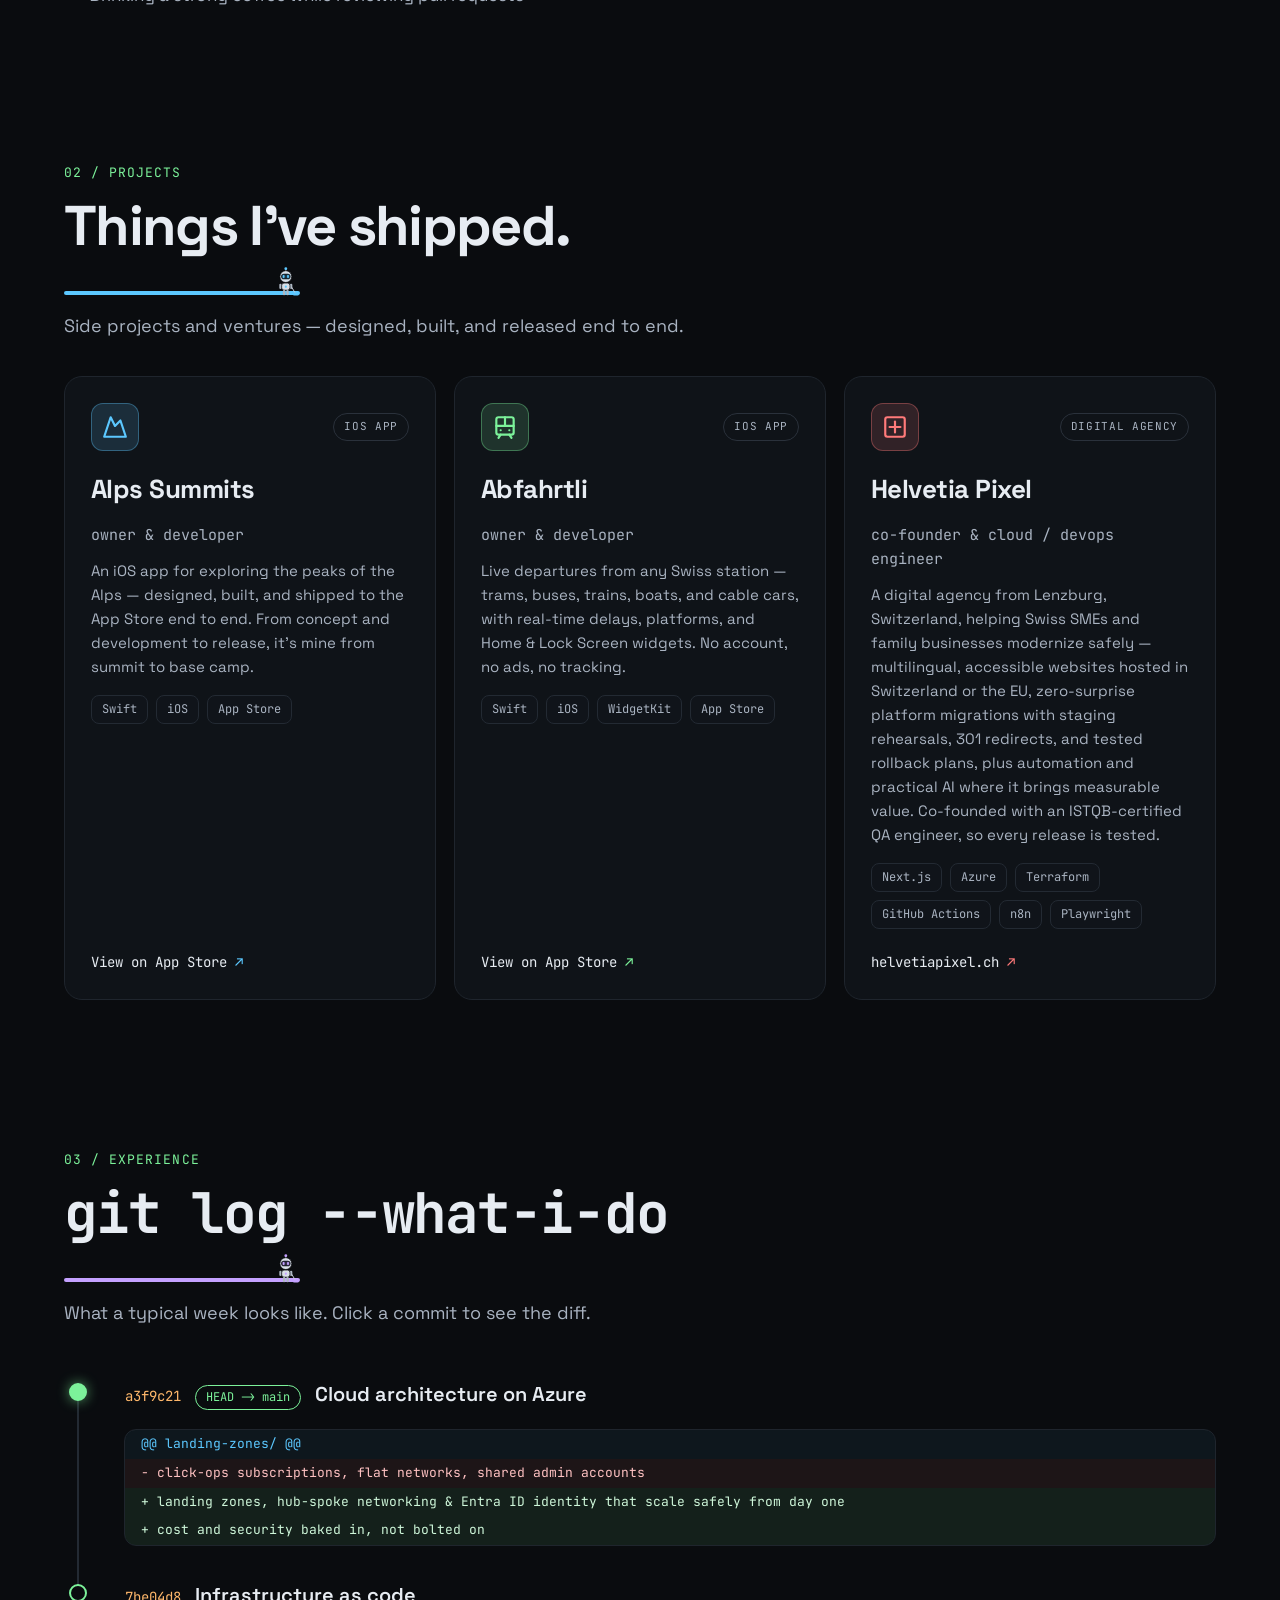
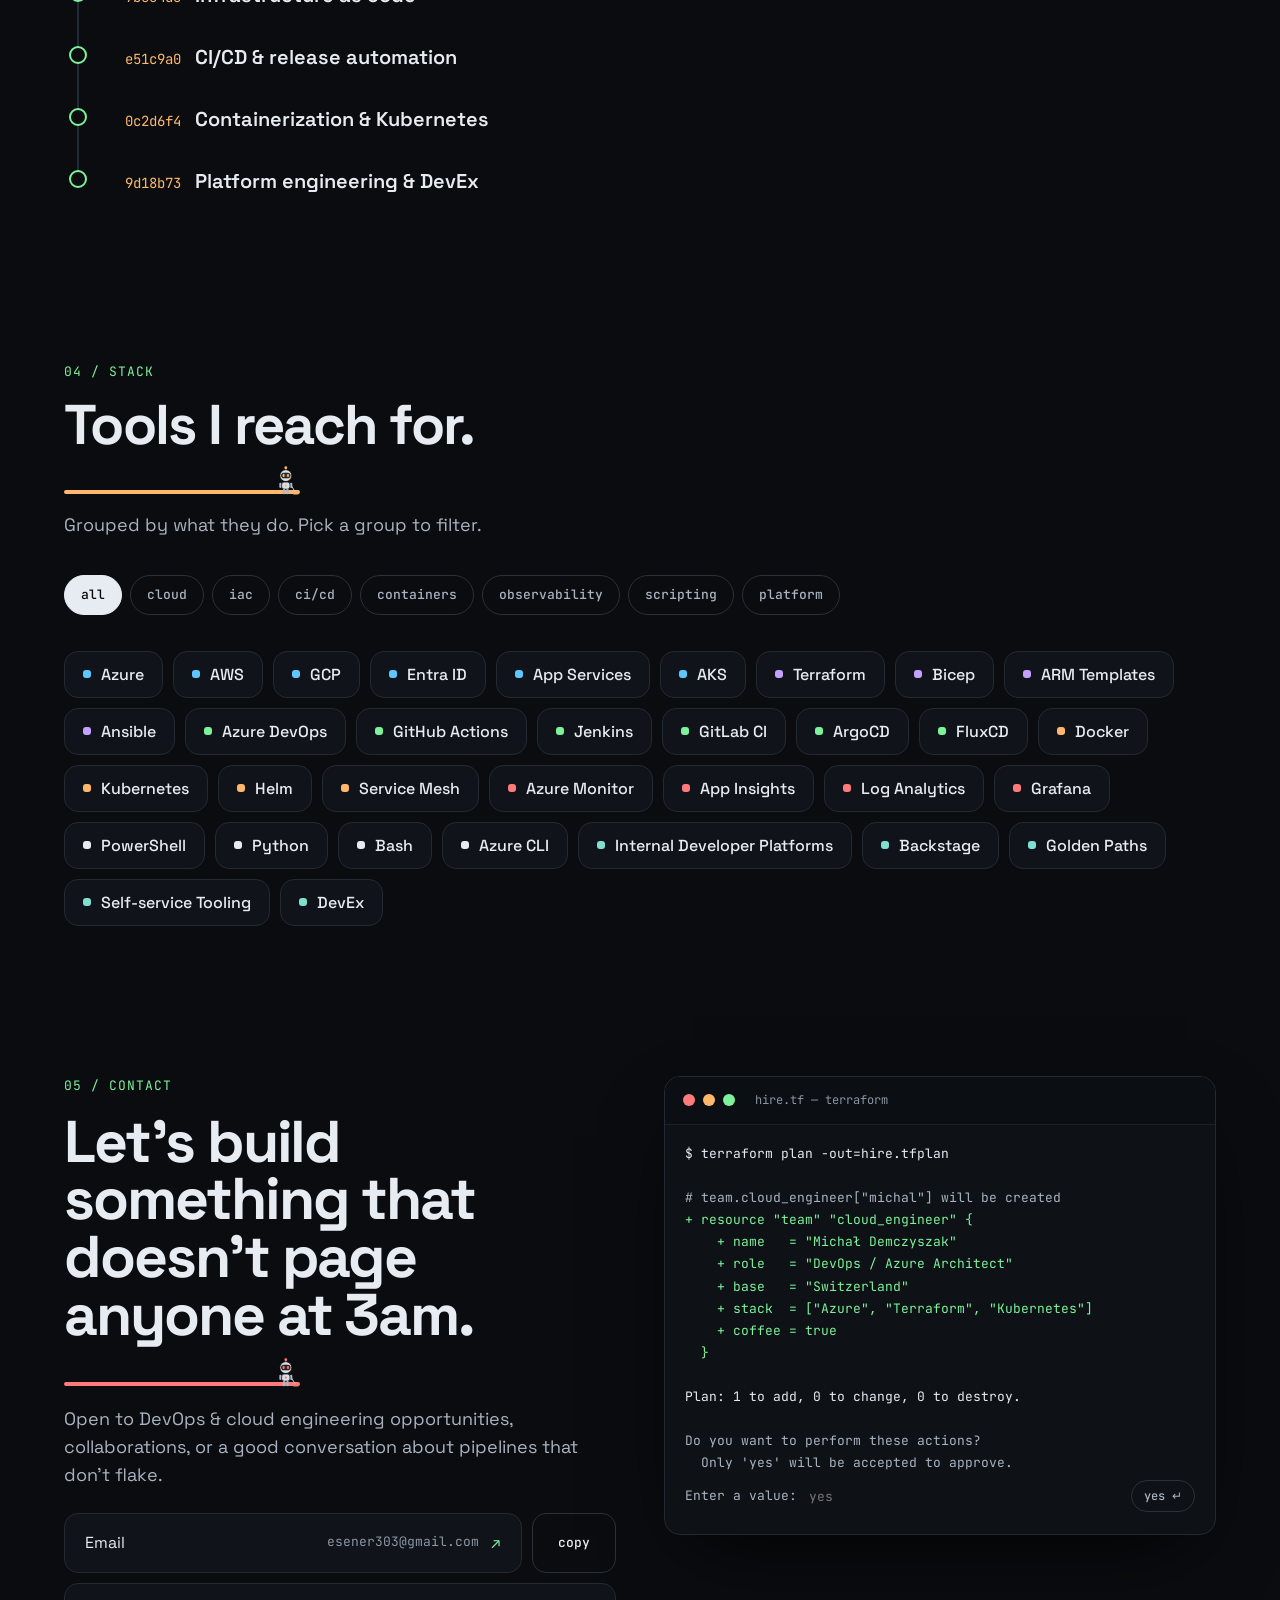
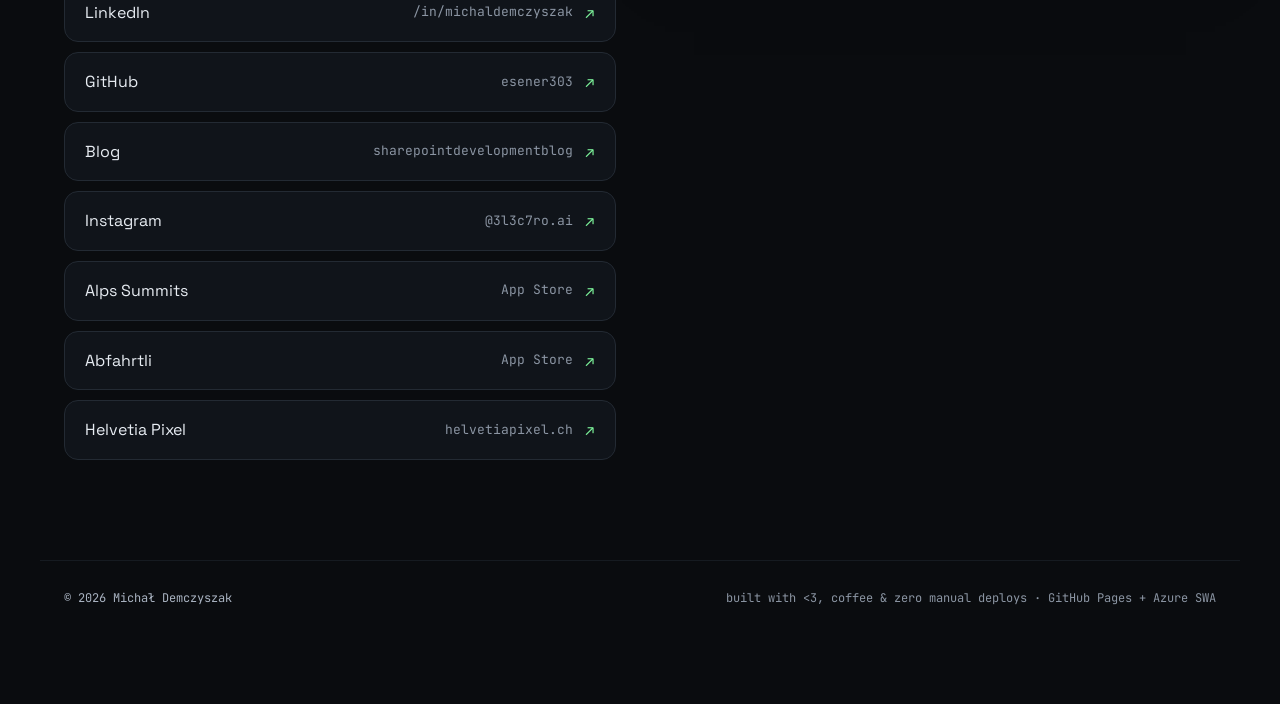
==== commit affefb3c: "feat(brand): terminal-style "M_" favicon and apple-touch-icon Co-Authored-By: Claude Opus 5.5 <norep" ====
--- a/index.html
+++ b/index.html
@@ -38,6 +38,7 @@
     <script>document.documentElement.classList.add('js');</script>
     <link rel="stylesheet" href="styles.css" />
     <link rel="icon" type="image/svg+xml" href="/favicon.svg" />
+    <link rel="apple-touch-icon" sizes="180x180" href="/apple-touch-icon.png" />
 
     <script type="application/ld+json">
     {
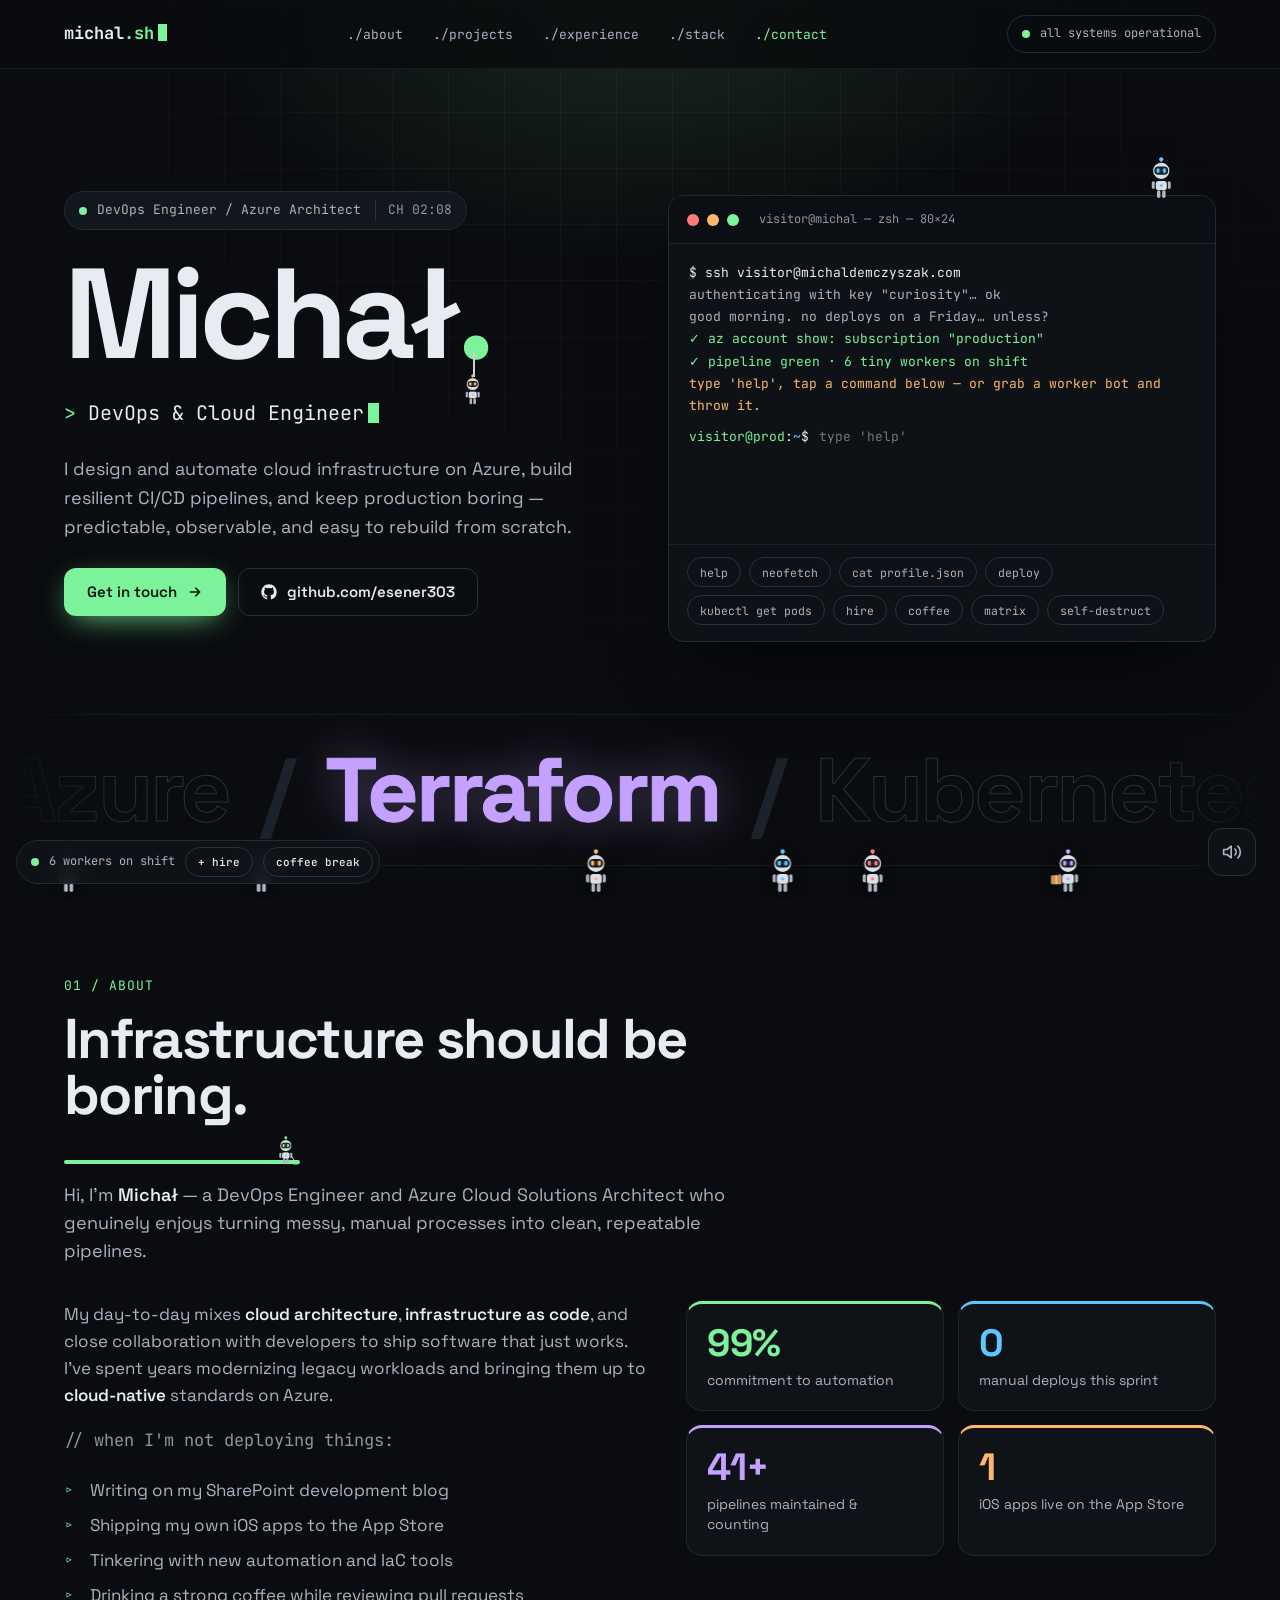
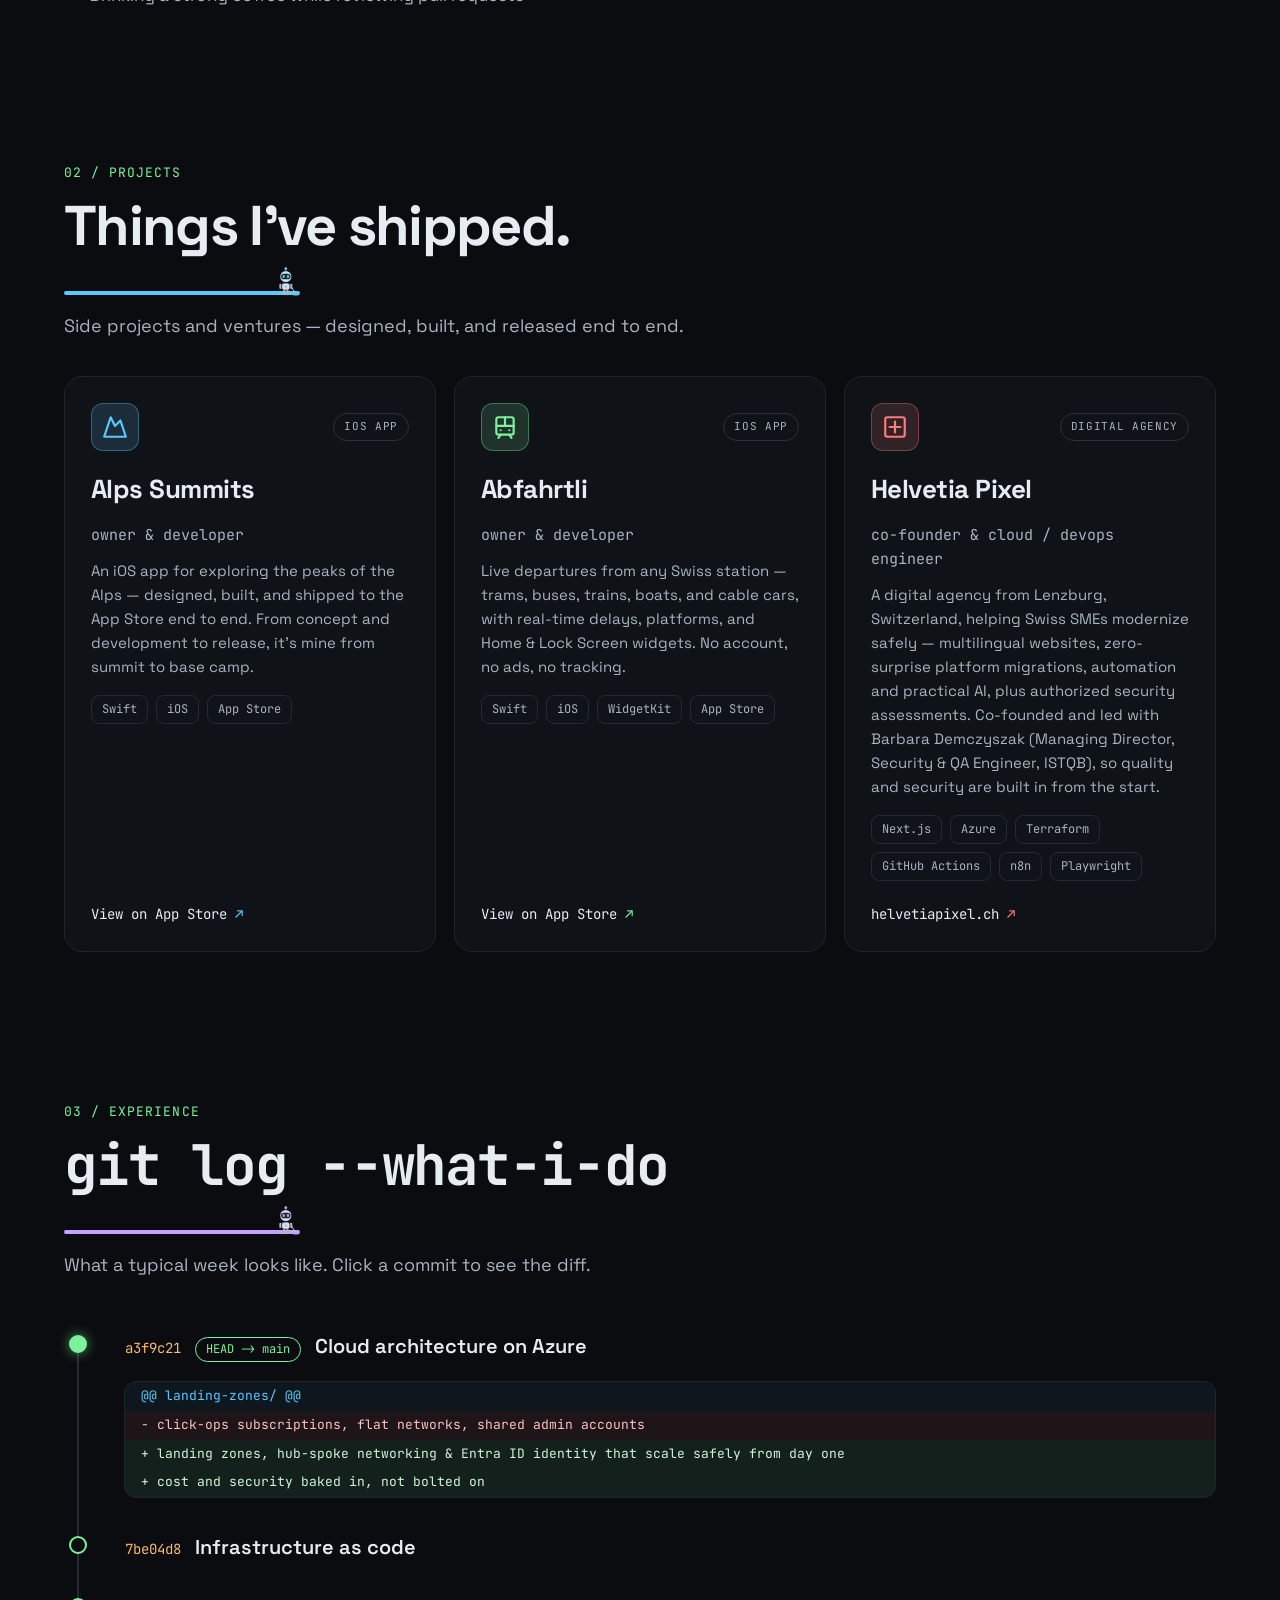
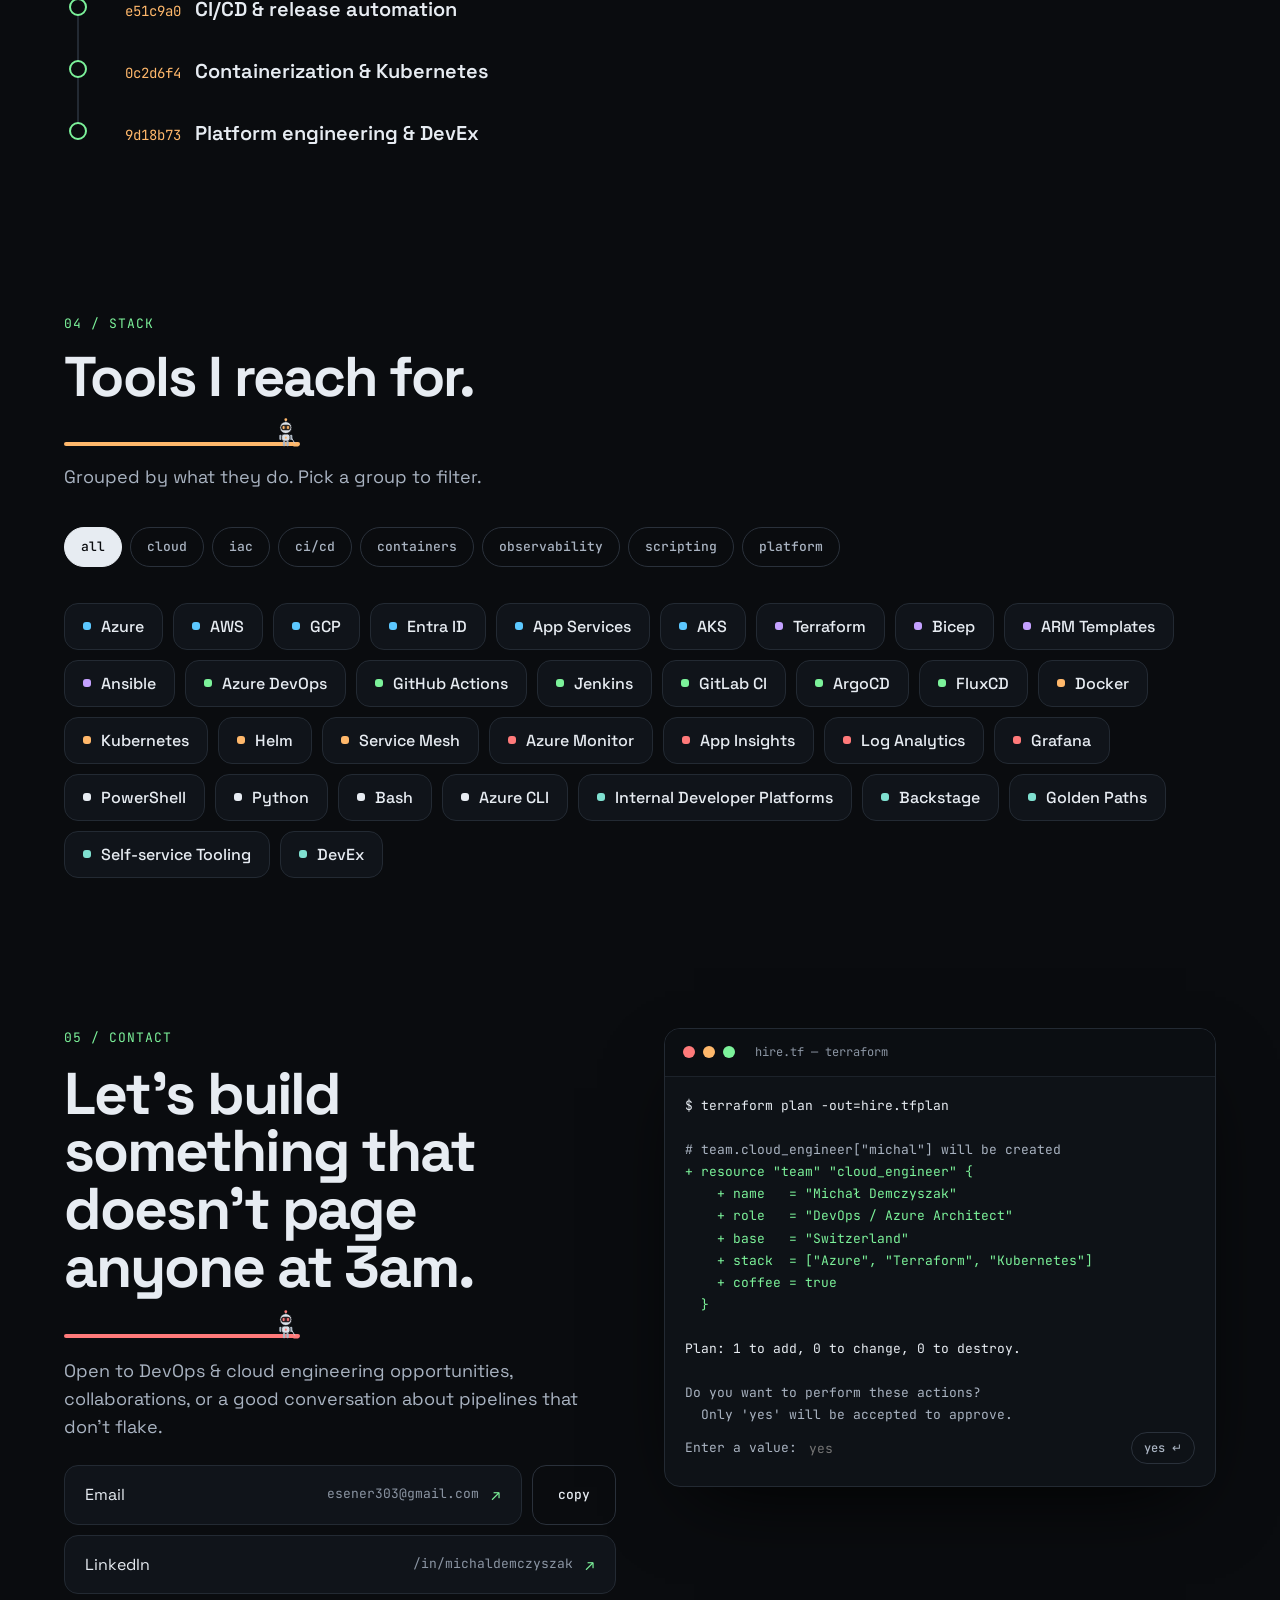
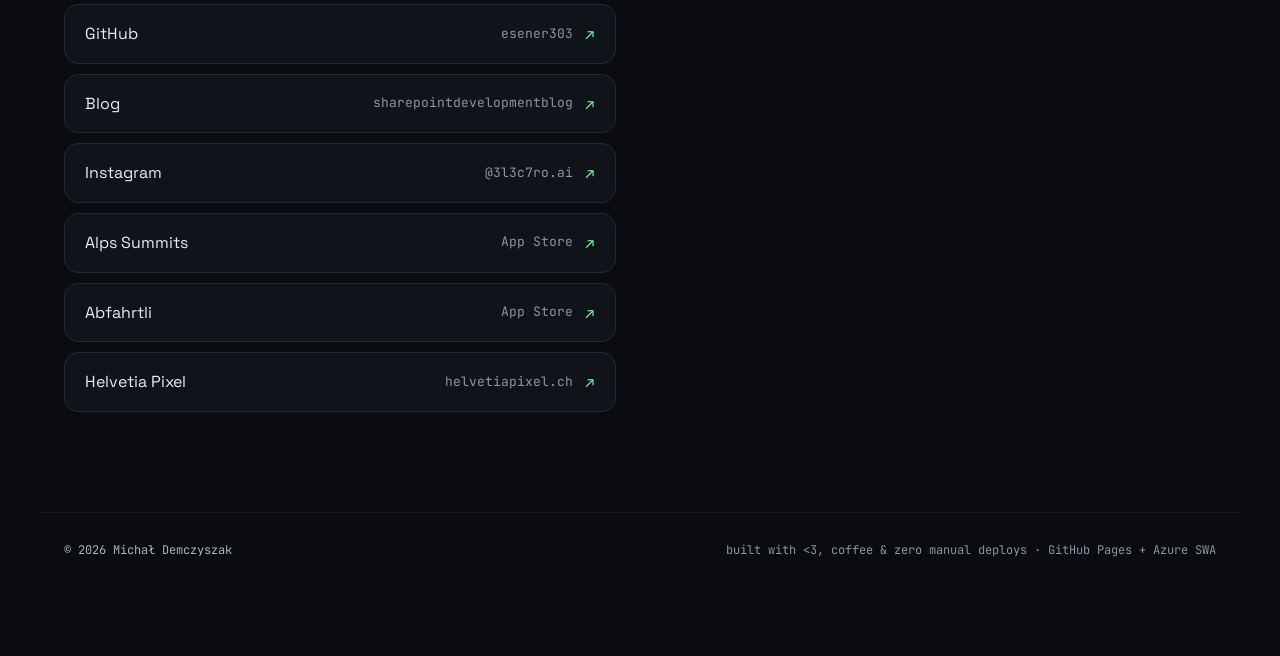
==== commit 9431ef93: "update" ====
--- a/index.html
+++ b/index.html
@@ -266,12 +266,11 @@
                     <h3>Helvetia Pixel</h3>
                     <p class="project-role mono">co-founder &amp; cloud / devops engineer</p>
                     <p>
-                        A digital agency from Lenzburg, Switzerland, helping Swiss SMEs and
-                        family businesses modernize safely &mdash; multilingual, accessible websites
-                        hosted in Switzerland or the EU, zero-surprise platform migrations with
-                        staging rehearsals, 301 redirects, and tested rollback plans, plus
-                        automation and practical AI where it brings measurable value.
-                        Co-founded with an ISTQB-certified QA engineer, so every release is tested.
+                        A digital agency from Lenzburg, Switzerland, helping Swiss SMEs modernize
+                        safely &mdash; multilingual websites, zero-surprise platform migrations,
+                        automation and practical AI, plus authorized security assessments.
+                        Co-founded and led with Barbara Demczyszak (Managing Director, Security
+                        &amp; QA Engineer, ISTQB), so quality and security are built in from the start.
                     </p>
                     <ul class="tags mono">
                         <li>Next.js</li><li>Azure</li><li>Terraform</li><li>GitHub Actions</li><li>n8n</li><li>Playwright</li>
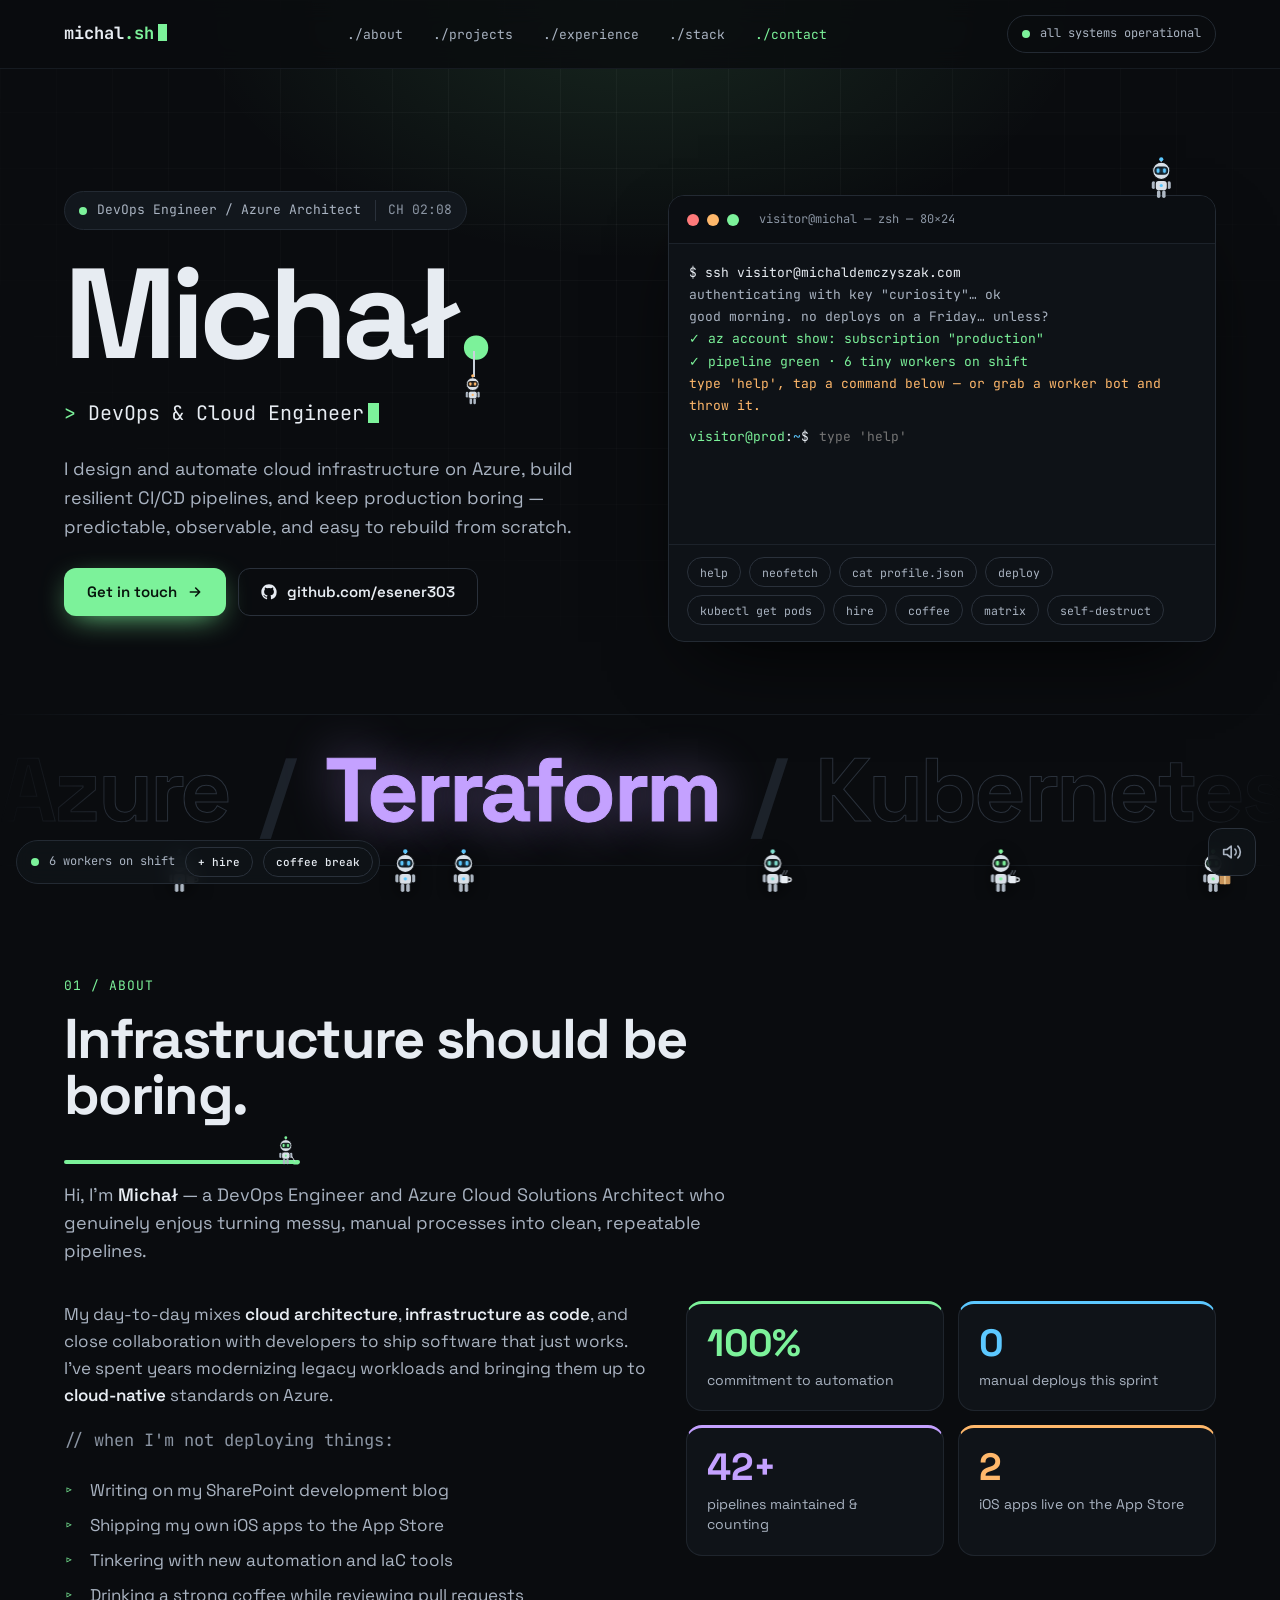
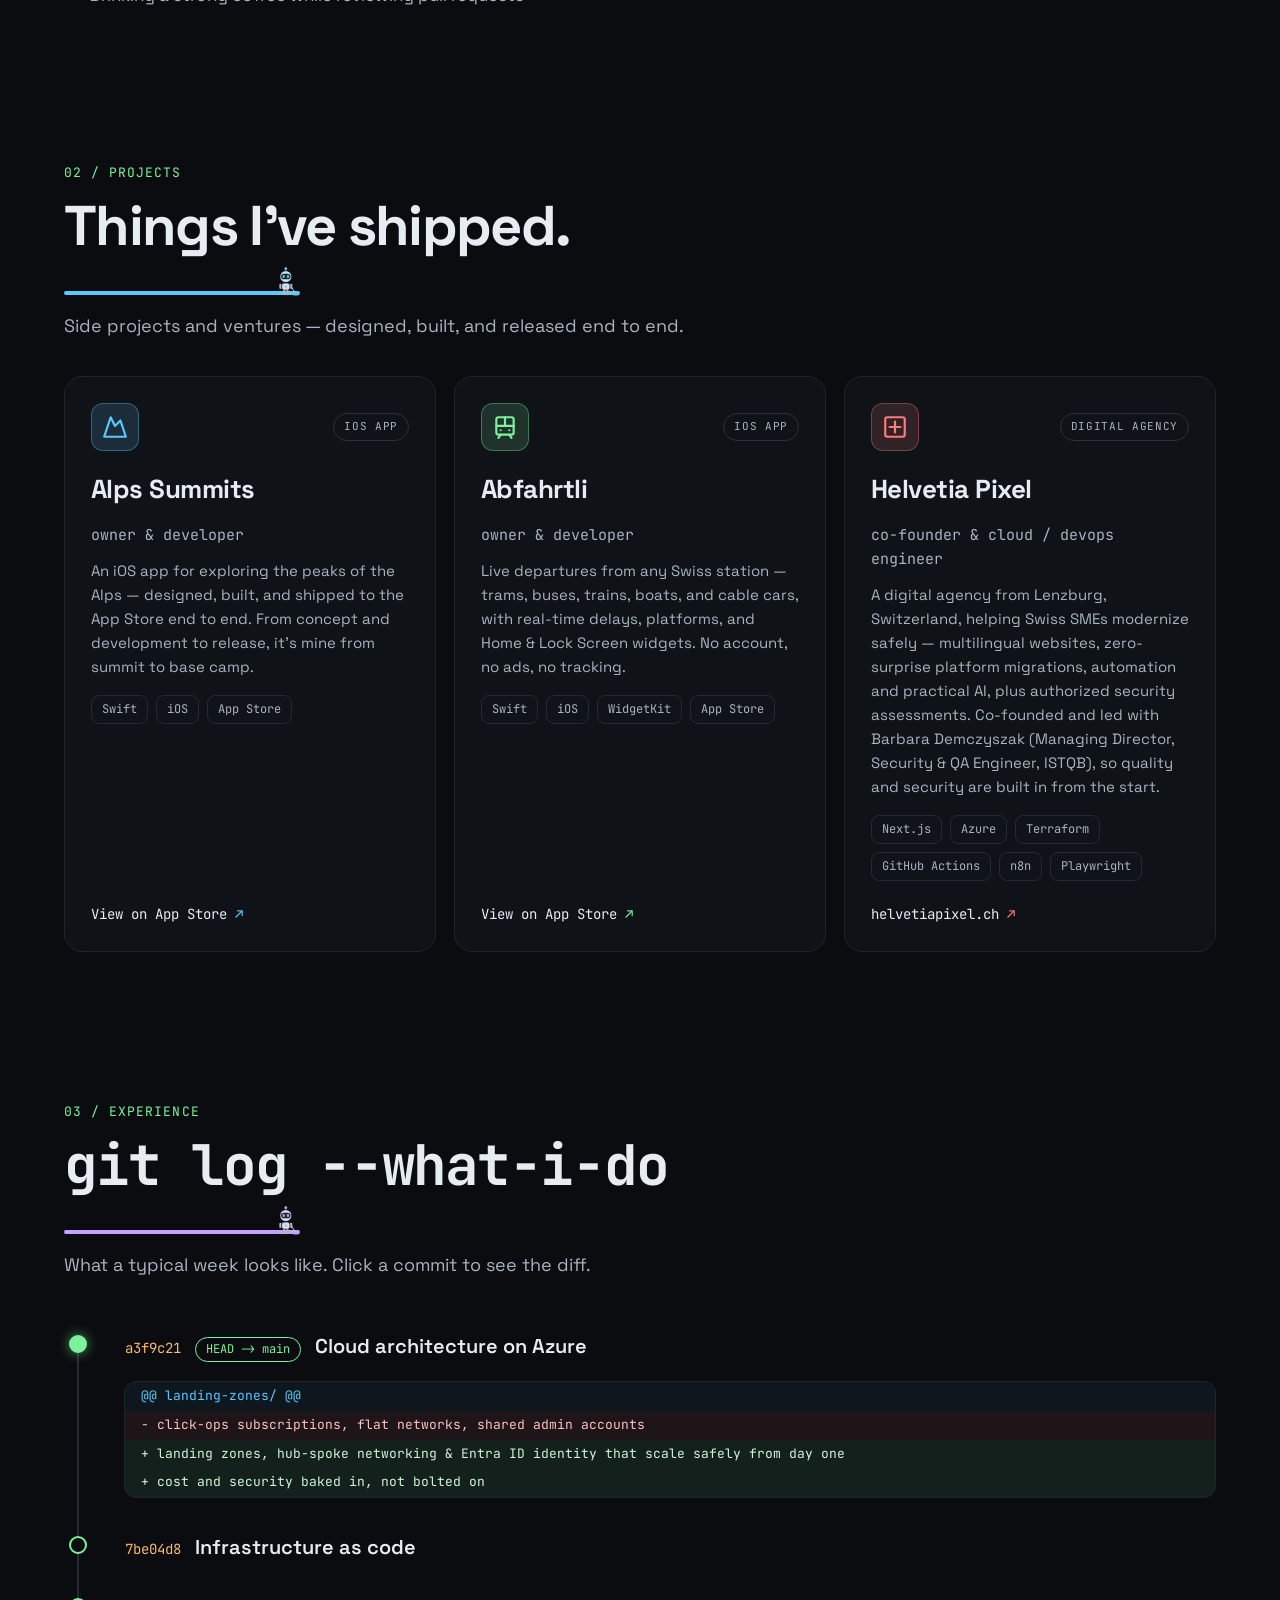
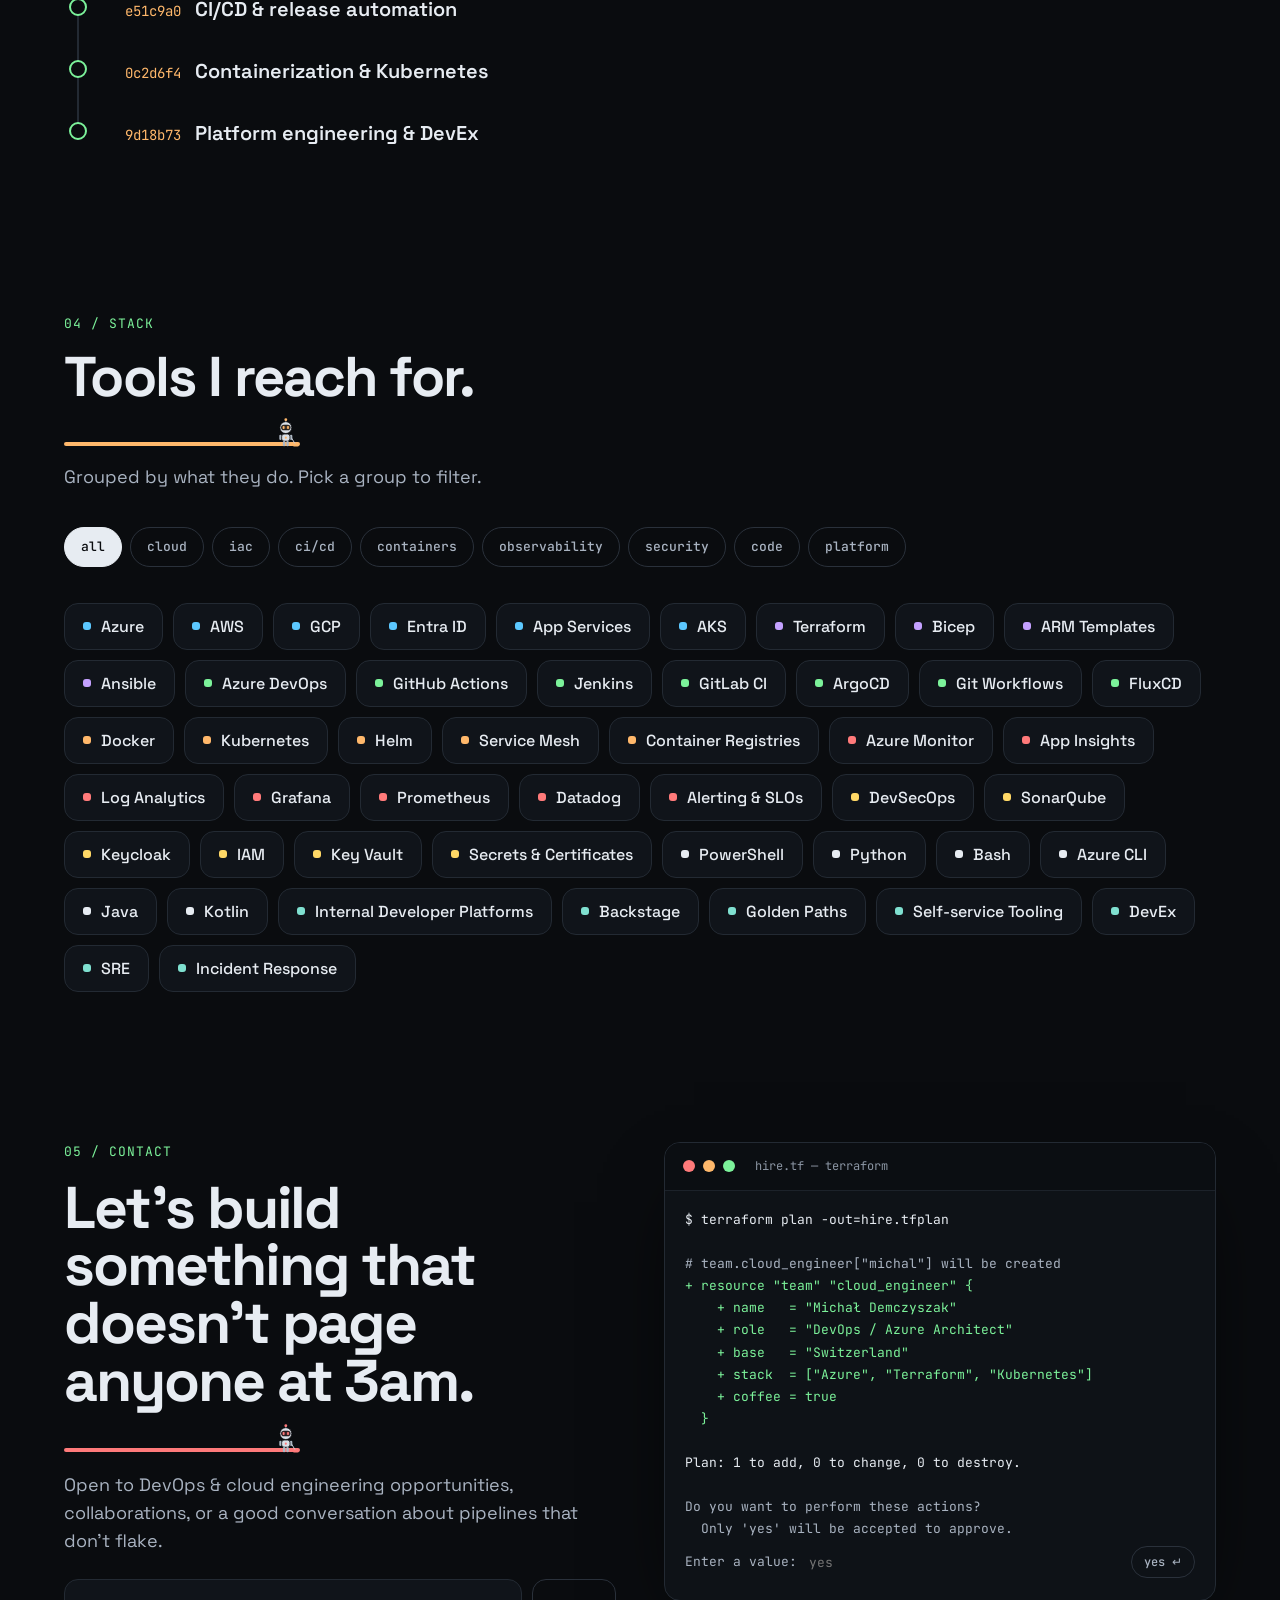
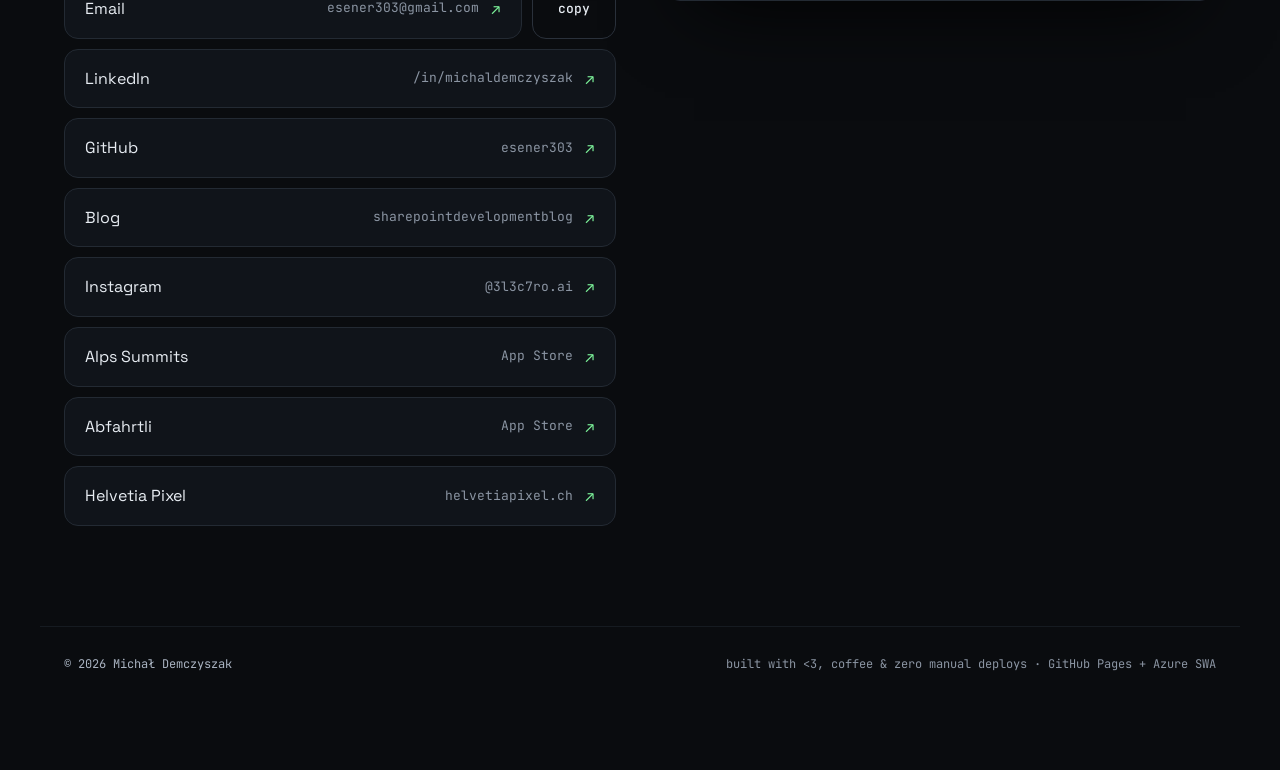
==== commit 3998fea7: "devops stack role" ====
--- a/index.html
+++ b/index.html
@@ -373,7 +373,8 @@
                 <button type="button" class="tab" data-filter="cicd" aria-pressed="false">ci/cd</button>
                 <button type="button" class="tab" data-filter="containers" aria-pressed="false">containers</button>
                 <button type="button" class="tab" data-filter="obs" aria-pressed="false">observability</button>
-                <button type="button" class="tab" data-filter="scripting" aria-pressed="false">scripting</button>
+                <button type="button" class="tab" data-filter="security" aria-pressed="false">security</button>
+                <button type="button" class="tab" data-filter="scripting" aria-pressed="false">code</button>
                 <button type="button" class="tab" data-filter="platform" aria-pressed="false">platform</button>
             </div>
             <ul class="chips">
@@ -392,24 +393,39 @@
                 <li class="chip" data-group="cicd" style="--c:var(--accent)">Jenkins</li>
                 <li class="chip" data-group="cicd" style="--c:var(--accent)">GitLab CI</li>
                 <li class="chip" data-group="cicd" style="--c:var(--accent)">ArgoCD</li>
+                <li class="chip" data-group="cicd" style="--c:var(--accent)">Git Workflows</li>
                 <li class="chip" data-group="cicd" style="--c:var(--accent)">FluxCD</li>
                 <li class="chip" data-group="containers" style="--c:#FFB86B">Docker</li>
                 <li class="chip" data-group="containers" style="--c:#FFB86B">Kubernetes</li>
                 <li class="chip" data-group="containers" style="--c:#FFB86B">Helm</li>
                 <li class="chip" data-group="containers" style="--c:#FFB86B">Service Mesh</li>
+                <li class="chip" data-group="containers" style="--c:#FFB86B">Container Registries</li>
                 <li class="chip" data-group="obs" style="--c:#FF7A7A">Azure Monitor</li>
                 <li class="chip" data-group="obs" style="--c:#FF7A7A">App Insights</li>
                 <li class="chip" data-group="obs" style="--c:#FF7A7A">Log Analytics</li>
                 <li class="chip" data-group="obs" style="--c:#FF7A7A">Grafana</li>
+                <li class="chip" data-group="obs" style="--c:#FF7A7A">Prometheus</li>
+                <li class="chip" data-group="obs" style="--c:#FF7A7A">Datadog</li>
+                <li class="chip" data-group="obs" style="--c:#FF7A7A">Alerting &amp; SLOs</li>
+                <li class="chip" data-group="security" style="--c:#FFD866">DevSecOps</li>
+                <li class="chip" data-group="security" style="--c:#FFD866">SonarQube</li>
+                <li class="chip" data-group="security" style="--c:#FFD866">Keycloak</li>
+                <li class="chip" data-group="security" style="--c:#FFD866">IAM</li>
+                <li class="chip" data-group="security" style="--c:#FFD866">Key Vault</li>
+                <li class="chip" data-group="security" style="--c:#FFD866">Secrets &amp; Certificates</li>
                 <li class="chip" data-group="scripting" style="--c:#E7ECF2">PowerShell</li>
                 <li class="chip" data-group="scripting" style="--c:#E7ECF2">Python</li>
                 <li class="chip" data-group="scripting" style="--c:#E7ECF2">Bash</li>
                 <li class="chip" data-group="scripting" style="--c:#E7ECF2">Azure CLI</li>
+                <li class="chip" data-group="scripting" style="--c:#E7ECF2">Java</li>
+                <li class="chip" data-group="scripting" style="--c:#E7ECF2">Kotlin</li>
                 <li class="chip" data-group="platform" style="--c:#7FE0D0">Internal Developer Platforms</li>
                 <li class="chip" data-group="platform" style="--c:#7FE0D0">Backstage</li>
                 <li class="chip" data-group="platform" style="--c:#7FE0D0">Golden Paths</li>
                 <li class="chip" data-group="platform" style="--c:#7FE0D0">Self-service Tooling</li>
                 <li class="chip" data-group="platform" style="--c:#7FE0D0">DevEx</li>
+                <li class="chip" data-group="platform" style="--c:#7FE0D0">SRE</li>
+                <li class="chip" data-group="platform" style="--c:#7FE0D0">Incident Response</li>
             </ul>
         </section>
 
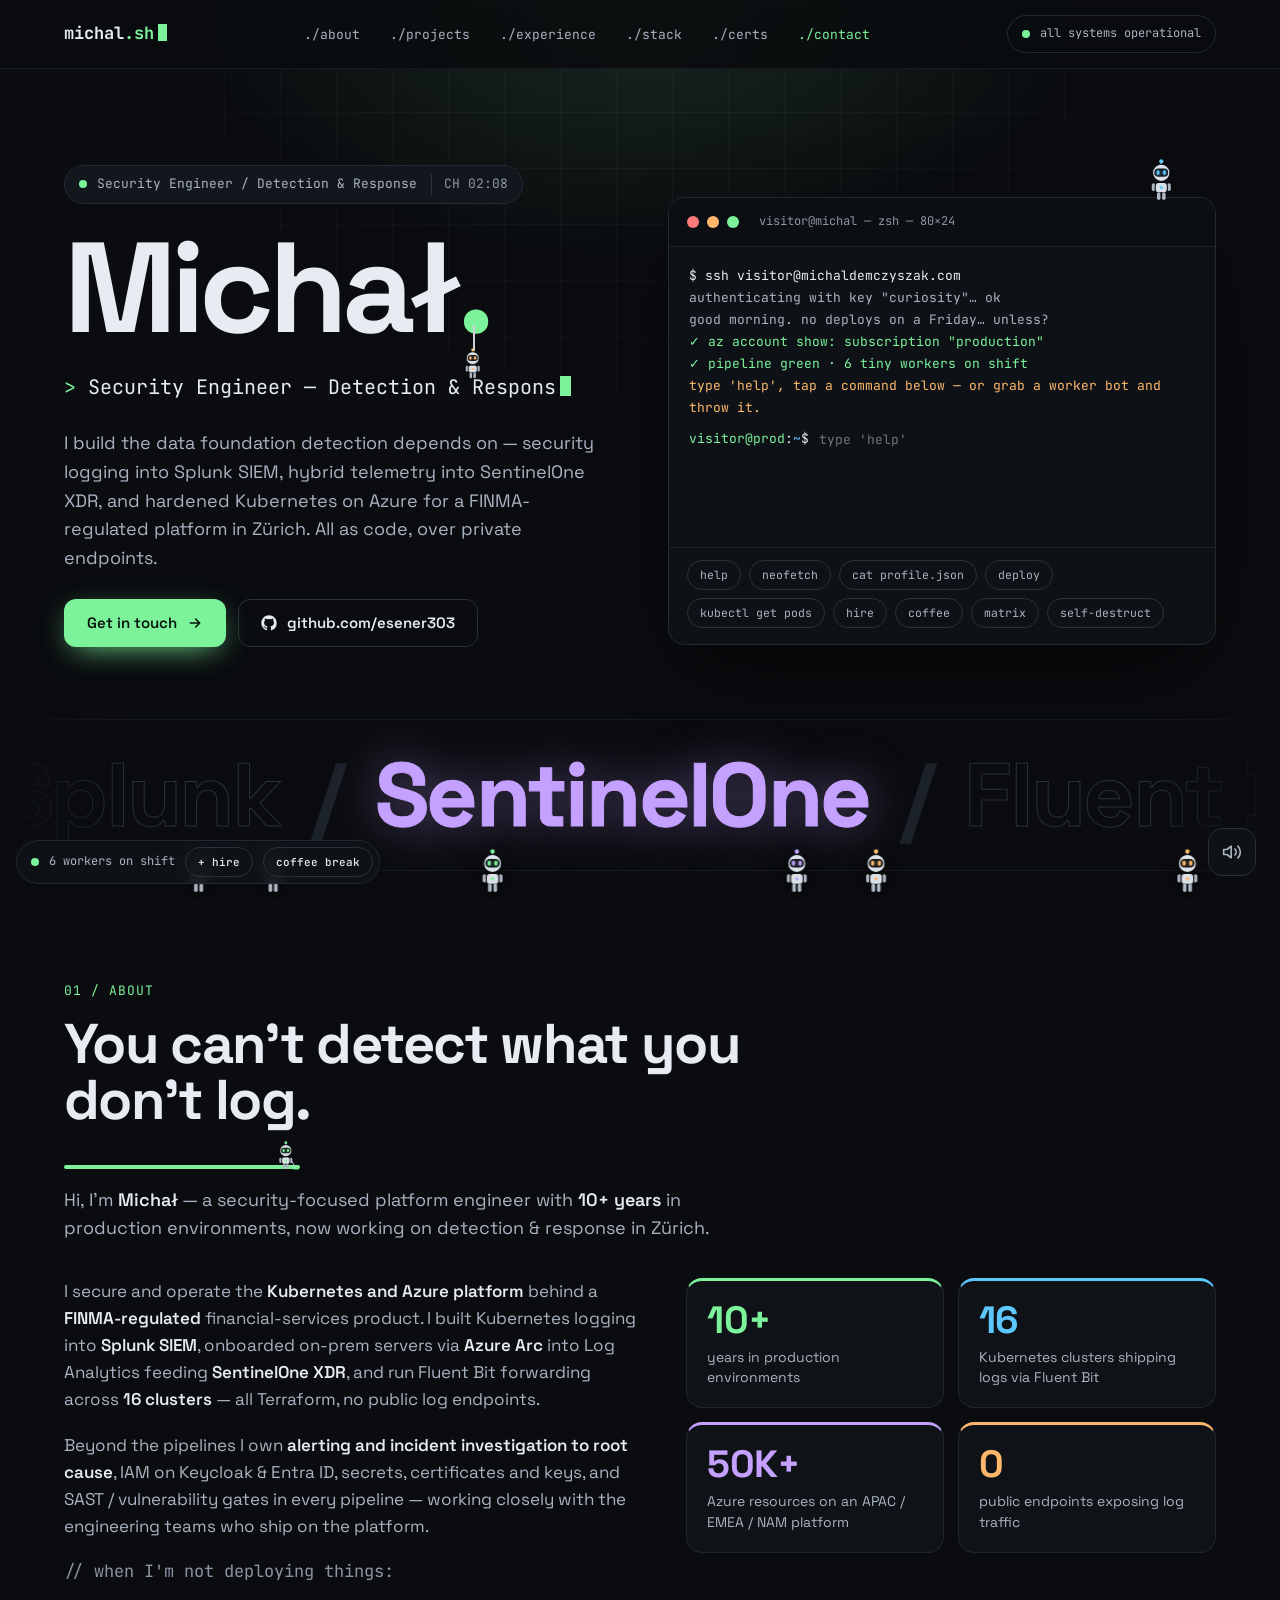
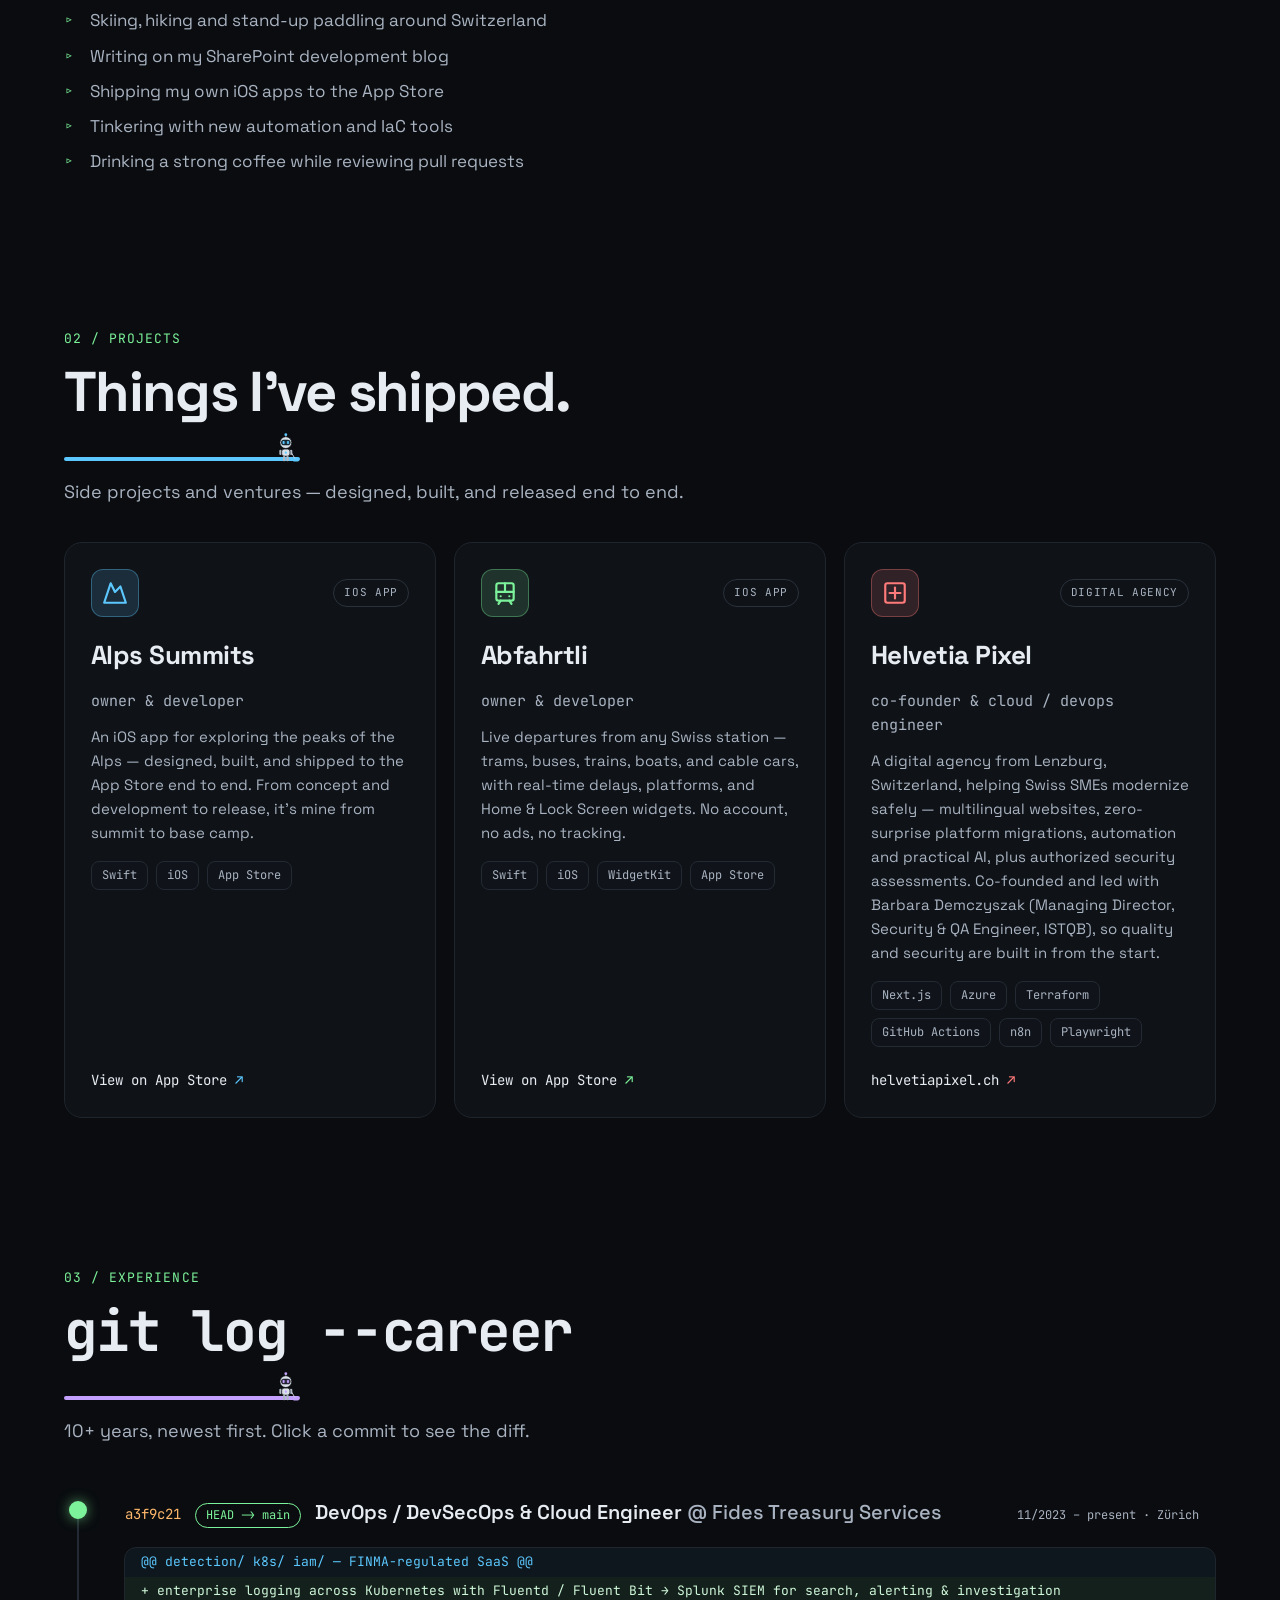
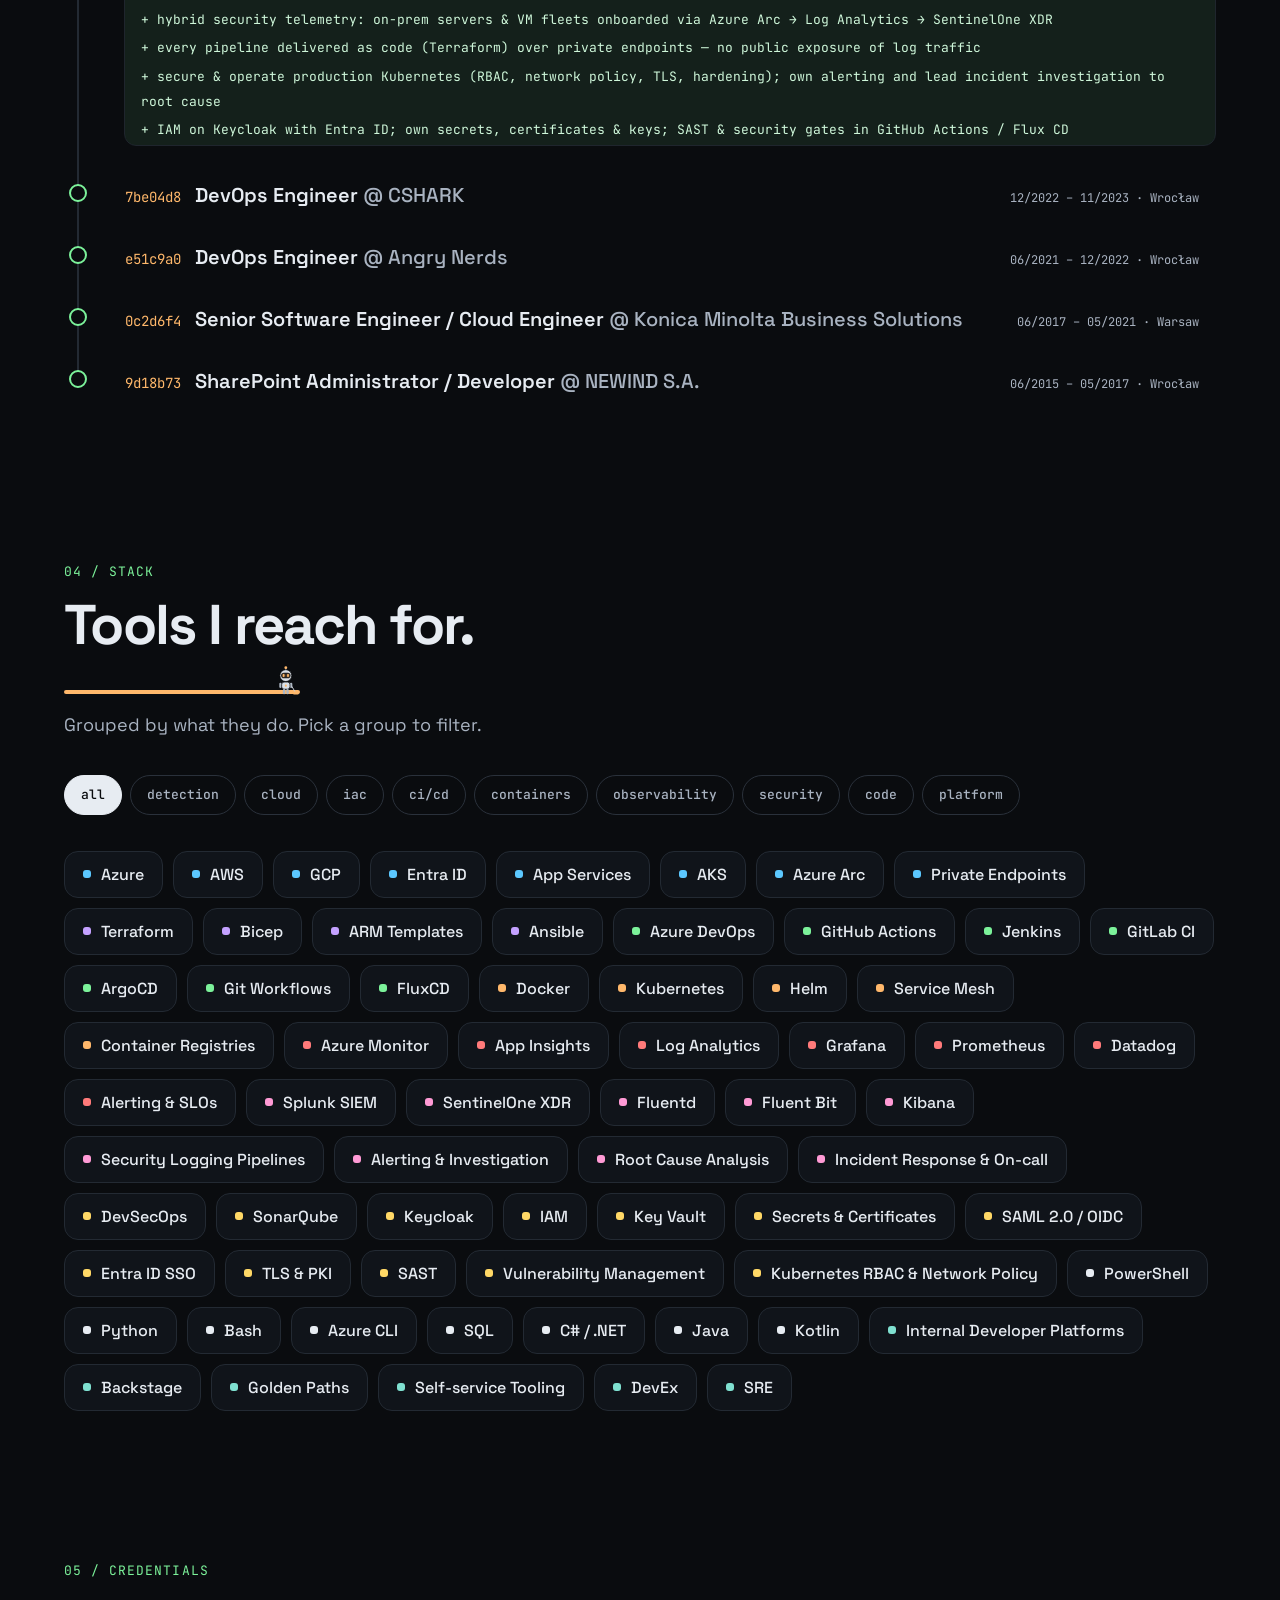
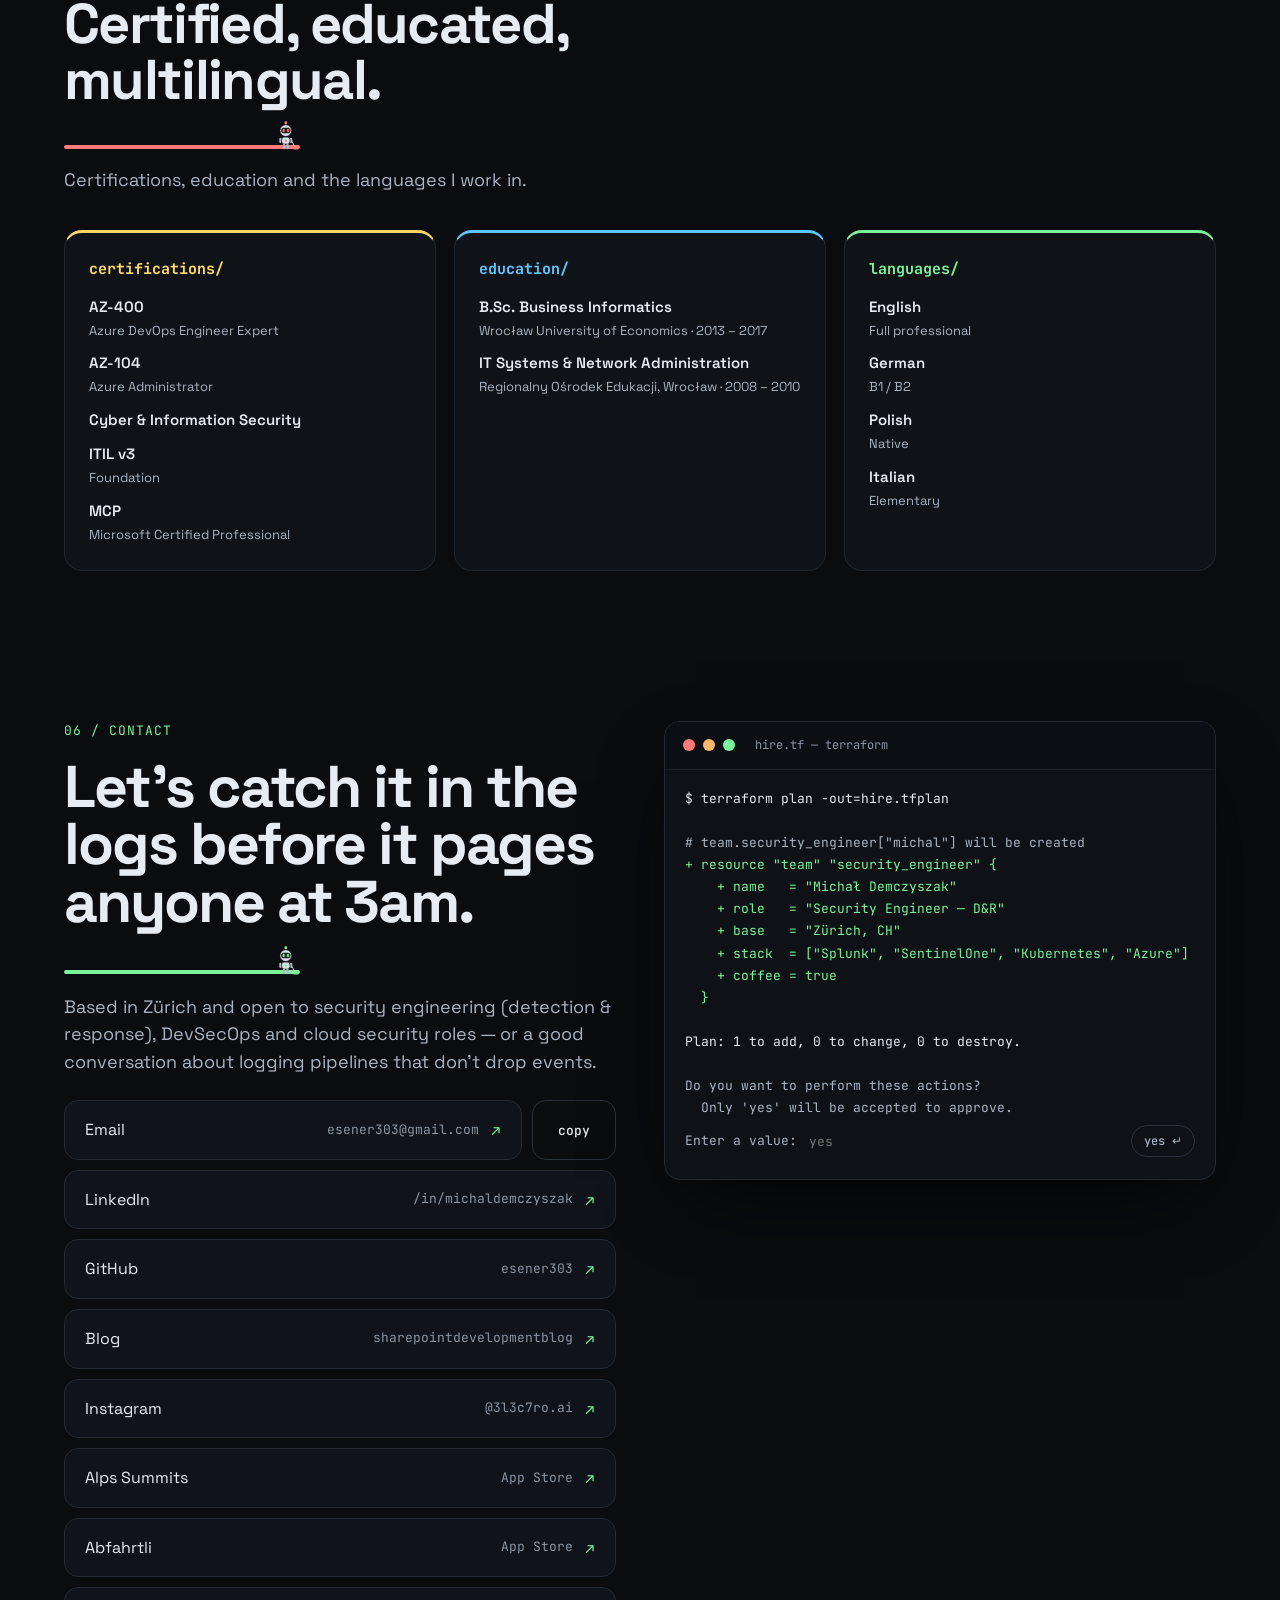
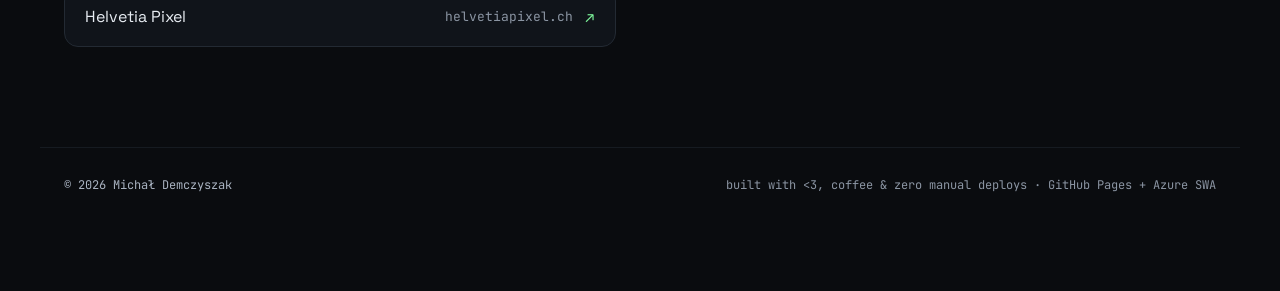
==== commit 9fe94fca: "DR role" ====
--- a/index.html
+++ b/index.html
@@ -3,15 +3,15 @@
 <head>
     <meta charset="UTF-8" />
     <meta name="viewport" content="width=device-width, initial-scale=1.0" />
-    <meta name="description" content="Michał Demczyszak — DevOps Engineer and Azure Cloud Solutions Architect. Cloud architecture, automation, and reliable software delivery." />
+    <meta name="description" content="Michał Demczyszak — Security Engineer (Detection &amp; Response) in Zürich. Security logging pipelines, Splunk SIEM, SentinelOne XDR, Kubernetes and Azure cloud security, Infrastructure as Code." />
     <meta name="author" content="Michał Demczyszak" />
-    <meta name="keywords" content="Michał Demczyszak, DevOps Engineer, Azure Cloud Solutions Architect, Infrastructure as Code, Portfolio" />
+    <meta name="keywords" content="Michał Demczyszak, Security Engineer, Detection and Response, SIEM, Splunk, SentinelOne, XDR, Security Logging, Kubernetes Security, Azure, Azure Arc, DevSecOps, Terraform, Zürich" />
     <meta name="theme-color" content="#0a0c0f" />
 
     <meta property="og:type" content="website" />
     <meta property="og:url" content="https://michaldemczyszak.com/" />
     <meta property="og:title" content="Michał Demczyszak — DevOps Engineer and Azure Cloud Solutions Architect" />
-    <meta property="og:description" content="DevOps Engineer and Azure Cloud Solutions Architect specializing in cloud automation, infrastructure as code, and reliable software delivery." />
+    <meta property="og:description" content="Security Engineer focused on detection &amp; response: security logging into Splunk SIEM, hybrid telemetry into SentinelOne XDR, and hardened Kubernetes on Azure — all as code." />
     <meta property="og:site_name" content="Michał Demczyszak" />
     <meta property="og:locale" content="en_US" />
     <meta property="og:image" content="https://michaldemczyszak.com/og-image.png" />
@@ -24,11 +24,11 @@
     <meta name="twitter:card" content="summary_large_image" />
     <meta name="twitter:url" content="https://michaldemczyszak.com/" />
     <meta name="twitter:title" content="Michał Demczyszak — DevOps Engineer and Azure Cloud Solutions Architect" />
-    <meta name="twitter:description" content="DevOps Engineer and Azure Cloud Solutions Architect specializing in cloud automation and reliable software delivery." />
+    <meta name="twitter:description" content="Security Engineer focused on detection &amp; response, SIEM/XDR, Kubernetes and Azure cloud security." />
     <meta name="twitter:image" content="https://michaldemczyszak.com/og-image.png" />
     <meta name="twitter:image:alt" content="Michał Demczyszak — DevOps Engineer and Azure Cloud Solutions Architect" />
 
-    <title>Michał Demczyszak | DevOps Engineer &amp; Azure Cloud Solutions Architect</title>
+    <title>Michał Demczyszak | Security Engineer — Detection &amp; Response</title>
     <link rel="canonical" href="https://michaldemczyszak.com/" />
 
     <link rel="preconnect" href="https://fonts.googleapis.com" />
@@ -45,7 +45,16 @@
         "@context": "https://schema.org",
         "@type": "Person",
         "name": "Michał Demczyszak",
-        "jobTitle": "DevOps Engineer and Azure Cloud Solutions Architect",
+        "jobTitle": "Security Engineer — Detection & Response",
+        "address": { "@type": "PostalAddress", "addressLocality": "Zürich", "addressCountry": "CH" },
+        "knowsAbout": ["Security Logging", "SIEM", "Splunk", "SentinelOne XDR", "Incident Response", "Kubernetes Security", "Microsoft Azure", "Azure Arc", "Terraform", "IAM", "Keycloak", "DevSecOps"],
+        "hasCredential": [
+            { "@type": "EducationalOccupationalCredential", "name": "Microsoft Certified: DevOps Engineer Expert (AZ-400)" },
+            { "@type": "EducationalOccupationalCredential", "name": "Microsoft Certified: Azure Administrator Associate (AZ-104)" },
+            { "@type": "EducationalOccupationalCredential", "name": "Cyber & Information Security" },
+            { "@type": "EducationalOccupationalCredential", "name": "ITIL v3 Foundation" }
+        ],
+        "alumniOf": { "@type": "CollegeOrUniversity", "name": "Wrocław University of Economics" },
         "url": "https://michaldemczyszak.com",
         "sameAs": [
             "https://www.linkedin.com/in/michaldemczyszak",
@@ -72,6 +81,7 @@
                 <li><a class="nav-link mono" href="#projects">./projects</a></li>
                 <li><a class="nav-link mono" href="#experience">./experience</a></li>
                 <li><a class="nav-link mono" href="#stack">./stack</a></li>
+                <li><a class="nav-link mono" href="#certs">./certs</a></li>
                 <li><a class="nav-link mono" href="#contact">./contact</a></li>
             </ul>
             <div class="nav-tools">
@@ -89,7 +99,7 @@
             <div class="hero-main">
                 <div class="pill mono reveal-now">
                     <span class="live-dot"></span>
-                    DevOps Engineer / Azure Architect
+                    Security Engineer / Detection &amp; Response
                     <span class="hero-clock" title="Local time in Switzerland">CH <span id="ch-time">--:--</span></span>
                 </div>
                 <h1 class="hero-name reveal-now d1">
@@ -99,9 +109,10 @@
                     <span class="accent">&gt;</span> <span id="typed-role"></span><span class="cursor" aria-hidden="true"></span>
                 </p>
                 <p class="hero-desc reveal-now d2">
-                    I design and automate cloud infrastructure on Azure, build
-                    resilient CI/CD pipelines, and keep production boring &mdash;
-                    predictable, observable, and easy to rebuild from scratch.
+                    I build the data foundation detection depends on &mdash; security
+                    logging into Splunk SIEM, hybrid telemetry into SentinelOne XDR, and
+                    hardened Kubernetes on Azure for a FINMA-regulated platform in Zürich.
+                    All as code, over private endpoints.
                 </p>
                 <div class="hero-cta reveal-now d3">
                     <a href="#contact" class="btn btn-primary">
@@ -128,7 +139,7 @@
                     </div>
                     <div class="term-body shell-body mono" id="shell-body">
                         <div id="shell-out" aria-live="polite">
-                            <noscript><div class="tl out">Michał Demczyszak — DevOps Engineer &amp; Azure Cloud Solutions Architect.</div></noscript>
+                            <noscript><div class="tl out">Michał Demczyszak — Security Engineer, Detection &amp; Response.</div></noscript>
                         </div>
                         <form class="shell-form" id="shell-form" autocomplete="off">
                             <label for="shell-in"><span class="accent">visitor@prod</span>:<span class="blue">~</span>$</label>
@@ -153,7 +164,7 @@
         <!-- ============ BIG MARQUEE ============ -->
         <div class="vm" aria-hidden="true">
             <div class="vm-track" id="vm-track">
-                <span class="vm-word">Azure</span><span class="vm-sep">/</span><span class="vm-word">Terraform</span><span class="vm-sep">/</span><span class="vm-word">Kubernetes</span><span class="vm-sep">/</span>
+                <span class="vm-word">Splunk</span><span class="vm-sep">/</span><span class="vm-word">SentinelOne</span><span class="vm-sep">/</span><span class="vm-word">Kubernetes</span><span class="vm-sep">/</span>
             </div>
         </div>
 
@@ -161,24 +172,32 @@
         <section id="about" class="section wrap">
             <div class="sec-head">
                 <span class="mono sec-kicker">01 / ABOUT</span>
-                <h2 class="sec-title">Infrastructure should be boring.</h2>
+                <h2 class="sec-title">You can't detect what you don't log.</h2>
                 <p class="sec-lead">
-                    Hi, I'm <strong>Michał</strong> &mdash; a DevOps Engineer and Azure Cloud Solutions
-                    Architect who genuinely enjoys turning messy, manual processes into clean,
-                    repeatable pipelines.
+                    Hi, I'm <strong>Michał</strong> &mdash; a security-focused platform engineer
+                    with <strong>10+ years</strong> in production environments, now working on
+                    detection &amp; response in Zürich.
                 </p>
             </div>
             <div class="about-grid">
                 <div class="about-text" data-reveal>
                     <p>
-                        My day-to-day mixes <strong>cloud architecture</strong>,
-                        <strong>infrastructure as code</strong>, and close collaboration
-                        with developers to ship software that just works. I've spent
-                        years modernizing legacy workloads and bringing them up to
-                        <strong>cloud-native</strong> standards on Azure.
+                        I secure and operate the <strong>Kubernetes and Azure platform</strong>
+                        behind a <strong>FINMA-regulated</strong> financial-services product.
+                        I built Kubernetes logging into <strong>Splunk SIEM</strong>, onboarded
+                        on-prem servers via <strong>Azure Arc</strong> into Log Analytics feeding
+                        <strong>SentinelOne XDR</strong>, and run Fluent Bit forwarding across
+                        <strong>16 clusters</strong> &mdash; all Terraform, no public log endpoints.
+                    </p>
+                    <p>
+                        Beyond the pipelines I own <strong>alerting and incident investigation
+                        to root cause</strong>, IAM on Keycloak &amp; Entra ID, secrets, certificates
+                        and keys, and SAST / vulnerability gates in every pipeline &mdash; working
+                        closely with the engineering teams who ship on the platform.
                     </p>
                     <p class="mono dim">// when I'm not deploying things:</p>
                     <ul class="about-list">
+                        <li>Skiing, hiking and stand-up paddling around Switzerland</li>
                         <li>Writing on my SharePoint development blog</li>
                         <li>Shipping my own iOS apps to the App Store</li>
                         <li>Tinkering with new automation and IaC tools</li>
@@ -187,20 +206,20 @@
                 </div>
                 <div class="impact-grid">
                     <div class="impact" data-reveal style="--c:var(--accent)">
-                        <span class="impact-num"><span class="stat-num" data-target="100">0</span>%</span>
-                        <span class="impact-lbl">commitment to automation</span>
+                        <span class="impact-num"><span class="stat-num" data-target="10">0</span>+</span>
+                        <span class="impact-lbl">years in production environments</span>
                     </div>
                     <div class="impact" data-reveal style="--c:#5CC8FF">
+                        <span class="impact-num"><span class="stat-num" data-target="16">0</span></span>
+                        <span class="impact-lbl">Kubernetes clusters shipping logs via Fluent Bit</span>
+                    </div>
+                    <div class="impact" data-reveal style="--c:#C4A1FF">
+                        <span class="impact-num"><span class="stat-num" data-target="50">0</span>K+</span>
+                        <span class="impact-lbl">Azure resources on an APAC / EMEA / NAM platform</span>
+                    </div>
+                    <div class="impact" data-reveal style="--c:#FFB86B">
                         <span class="impact-num"><span class="stat-num" data-target="0">0</span></span>
-                        <span class="impact-lbl">manual deploys this sprint</span>
-                    </div>
-                    <div class="impact" data-reveal style="--c:#C4A1FF">
-                        <span class="impact-num"><span class="stat-num" data-target="42">0</span>+</span>
-                        <span class="impact-lbl">pipelines maintained &amp; counting</span>
-                    </div>
-                    <div class="impact" data-reveal style="--c:#FFB86B">
-                        <span class="impact-num"><span class="stat-num" data-target="2">0</span></span>
-                        <span class="impact-lbl">iOS apps live on the App Store</span>
+                        <span class="impact-lbl">public endpoints exposing log traffic</span>
                     </div>
                 </div>
             </div>
@@ -286,8 +305,8 @@
         <section id="experience" class="section wrap">
             <div class="sec-head">
                 <span class="mono sec-kicker">03 / EXPERIENCE</span>
-                <h2 class="sec-title mono-title">git log --what-i-do</h2>
-                <p class="sec-lead">What a typical week looks like. Click a commit to see the diff.</p>
+                <h2 class="sec-title mono-title">git log --career</h2>
+                <p class="sec-lead">10+ years, newest first. Click a commit to see the diff.</p>
             </div>
             <div class="commits">
                 <details class="commit" data-reveal open>
@@ -295,65 +314,68 @@
                         <span class="commit-dot" aria-hidden="true"></span>
                         <span class="mono hash">a3f9c21</span>
                         <span class="mono ref">HEAD -&gt; main</span>
-                        <span class="commit-title">Cloud architecture on Azure</span>
+                        <span class="commit-title">DevOps / DevSecOps &amp; Cloud Engineer <span class="commit-org">@ Fides Treasury Services</span></span>
+                        <span class="mono commit-date">11/2023 – present · Zürich</span>
                     </summary>
                     <div class="diff mono">
-                        <div class="diff-line hdr">@@ landing-zones/ @@</div>
-                        <div class="diff-line del">- click-ops subscriptions, flat networks, shared admin accounts</div>
-                        <div class="diff-line add">+ landing zones, hub-spoke networking &amp; Entra ID identity that scale safely from day one</div>
-                        <div class="diff-line add">+ cost and security baked in, not bolted on</div>
+                        <div class="diff-line hdr">@@ detection/ k8s/ iam/ &mdash; FINMA-regulated SaaS @@</div>
+                        <div class="diff-line add">+ enterprise logging across Kubernetes with Fluentd / Fluent Bit &rarr; Splunk SIEM for search, alerting &amp; investigation</div>
+                        <div class="diff-line add">+ hybrid security telemetry: on-prem servers &amp; VM fleets onboarded via Azure Arc &rarr; Log Analytics &rarr; SentinelOne XDR</div>
+                        <div class="diff-line add">+ every pipeline delivered as code (Terraform) over private endpoints &mdash; no public exposure of log traffic</div>
+                        <div class="diff-line add">+ secure &amp; operate production Kubernetes (RBAC, network policy, TLS, hardening); own alerting and lead incident investigation to root cause</div>
+                        <div class="diff-line add">+ IAM on Keycloak with Entra ID; own secrets, certificates &amp; keys; SAST &amp; security gates in GitHub Actions / Flux CD</div>
                     </div>
                 </details>
                 <details class="commit" data-reveal>
                     <summary class="commit-head">
                         <span class="commit-dot" aria-hidden="true"></span>
                         <span class="mono hash">7be04d8</span>
-                        <span class="commit-title">Infrastructure as code</span>
+                        <span class="commit-title">DevOps Engineer <span class="commit-org">@ CSHARK</span></span>
+                        <span class="mono commit-date">12/2022 – 11/2023 · Wrocław</span>
                     </summary>
                     <div class="diff mono">
-                        <div class="diff-line hdr">@@ infra/*.tf infra/*.bicep @@</div>
-                        <div class="diff-line del">- "works on the portal", undocumented manual changes</div>
-                        <div class="diff-line add">+ versioned, peer-reviewed Terraform &amp; Bicep</div>
-                        <div class="diff-line add">+ environments that are reproducible and disposable</div>
+                        <div class="diff-line hdr">@@ azure/ &mdash; 50K+ resources across APAC, EMEA &amp; NAM @@</div>
+                        <div class="diff-line add">+ Fluent Bit log forwarding across 16 Kubernetes clusters into Kibana, secured via private endpoints, deployed as code</div>
+                        <div class="diff-line add">+ led vulnerability management &amp; static code analysis &mdash; scanning and quality gates in every pipeline</div>
+                        <div class="diff-line add">+ reusable Terraform modules &amp; Helm charts for AKS delivered via Argo CD</div>
                     </div>
                 </details>
                 <details class="commit" data-reveal>
                     <summary class="commit-head">
                         <span class="commit-dot" aria-hidden="true"></span>
                         <span class="mono hash">e51c9a0</span>
-                        <span class="commit-title">CI/CD &amp; release automation</span>
+                        <span class="commit-title">DevOps Engineer <span class="commit-org">@ Angry Nerds</span></span>
+                        <span class="mono commit-date">06/2021 – 12/2022 · Wrocław</span>
                     </summary>
                     <div class="diff mono">
-                        <div class="diff-line hdr">@@ .github/workflows/ azure-pipelines.yml @@</div>
-                        <div class="diff-line del">- Friday-evening deploys and a 12-step wiki checklist</div>
-                        <div class="diff-line add">+ fast, reliable pipelines in Azure DevOps &amp; GitHub Actions</div>
-                        <div class="diff-line add">+ teams ship more often with less drama</div>
+                        <div class="diff-line hdr">@@ clients/ &mdash; SMB &amp; enterprise SaaS @@</div>
+                        <div class="diff-line add">+ Docker-based delivery, CI/CD, IaC, observability and security tooling</div>
+                        <div class="diff-line add">+ mentored peers and co-authored the engineering knowledge base</div>
                     </div>
                 </details>
                 <details class="commit" data-reveal>
                     <summary class="commit-head">
                         <span class="commit-dot" aria-hidden="true"></span>
                         <span class="mono hash">0c2d6f4</span>
-                        <span class="commit-title">Containerization &amp; Kubernetes</span>
+                        <span class="commit-title">Senior Software Engineer / Cloud Engineer <span class="commit-org">@ Konica Minolta Business Solutions</span></span>
+                        <span class="mono commit-date">06/2017 – 05/2021 · Warsaw</span>
                     </summary>
                     <div class="diff mono">
-                        <div class="diff-line hdr">@@ charts/ manifests/ @@</div>
-                        <div class="diff-line del">- snowflake VMs nobody dares to reboot</div>
-                        <div class="diff-line add">+ containerized workloads running reliably on AKS</div>
-                        <div class="diff-line add">+ sane defaults for networking, scaling &amp; observability</div>
+                        <div class="diff-line hdr">@@ hybrid-cloud/ @@</div>
+                        <div class="diff-line add">+ architected cloud &amp; hybrid infrastructure with a focus on IAM, cryptography and network security</div>
+                        <div class="diff-line add">+ PowerShell-automated migrations</div>
                     </div>
                 </details>
                 <details class="commit" data-reveal>
                     <summary class="commit-head">
                         <span class="commit-dot" aria-hidden="true"></span>
                         <span class="mono hash">9d18b73</span>
-                        <span class="commit-title">Platform engineering &amp; DevEx</span>
+                        <span class="commit-title">SharePoint Administrator / Developer <span class="commit-org">@ NEWIND S.A.</span></span>
+                        <span class="mono commit-date">06/2015 – 05/2017 · Wrocław</span>
                     </summary>
                     <div class="diff mono">
-                        <div class="diff-line hdr">@@ platform/ @@</div>
-                        <div class="diff-line del">- "open a ticket and wait two weeks"</div>
-                        <div class="diff-line add">+ golden paths &amp; self-service tooling for developers</div>
-                        <div class="diff-line add">+ GitOps with ArgoCD / FluxCD as the source of truth</div>
+                        <div class="diff-line hdr">@@ init @@</div>
+                        <div class="diff-line add">+ web apps in C# / ASP.NET, SharePoint &amp; SQL migrations, PowerShell automation</div>
                     </div>
                 </details>
             </div>
@@ -368,6 +390,7 @@
             </div>
             <div class="tabs" role="group" aria-label="Filter by group">
                 <button type="button" class="tab on" data-filter="all" aria-pressed="true">all</button>
+                <button type="button" class="tab" data-filter="detection" aria-pressed="false">detection</button>
                 <button type="button" class="tab" data-filter="cloud" aria-pressed="false">cloud</button>
                 <button type="button" class="tab" data-filter="iac" aria-pressed="false">iac</button>
                 <button type="button" class="tab" data-filter="cicd" aria-pressed="false">ci/cd</button>
@@ -384,6 +407,8 @@
                 <li class="chip" data-group="cloud" style="--c:#5CC8FF">Entra ID</li>
                 <li class="chip" data-group="cloud" style="--c:#5CC8FF">App Services</li>
                 <li class="chip" data-group="cloud" style="--c:#5CC8FF">AKS</li>
+                <li class="chip" data-group="cloud" style="--c:#5CC8FF">Azure Arc</li>
+                <li class="chip" data-group="cloud" style="--c:#5CC8FF">Private Endpoints</li>
                 <li class="chip" data-group="iac" style="--c:#C4A1FF">Terraform</li>
                 <li class="chip" data-group="iac" style="--c:#C4A1FF">Bicep</li>
                 <li class="chip" data-group="iac" style="--c:#C4A1FF">ARM Templates</li>
@@ -407,16 +432,33 @@
                 <li class="chip" data-group="obs" style="--c:#FF7A7A">Prometheus</li>
                 <li class="chip" data-group="obs" style="--c:#FF7A7A">Datadog</li>
                 <li class="chip" data-group="obs" style="--c:#FF7A7A">Alerting &amp; SLOs</li>
+                <li class="chip" data-group="detection" style="--c:#FF9AD5">Splunk SIEM</li>
+                <li class="chip" data-group="detection" style="--c:#FF9AD5">SentinelOne XDR</li>
+                <li class="chip" data-group="detection" style="--c:#FF9AD5">Fluentd</li>
+                <li class="chip" data-group="detection" style="--c:#FF9AD5">Fluent Bit</li>
+                <li class="chip" data-group="detection" style="--c:#FF9AD5">Kibana</li>
+                <li class="chip" data-group="detection" style="--c:#FF9AD5">Security Logging Pipelines</li>
+                <li class="chip" data-group="detection" style="--c:#FF9AD5">Alerting &amp; Investigation</li>
+                <li class="chip" data-group="detection" style="--c:#FF9AD5">Root Cause Analysis</li>
+                <li class="chip" data-group="detection" style="--c:#FF9AD5">Incident Response &amp; On-call</li>
                 <li class="chip" data-group="security" style="--c:#FFD866">DevSecOps</li>
                 <li class="chip" data-group="security" style="--c:#FFD866">SonarQube</li>
                 <li class="chip" data-group="security" style="--c:#FFD866">Keycloak</li>
                 <li class="chip" data-group="security" style="--c:#FFD866">IAM</li>
                 <li class="chip" data-group="security" style="--c:#FFD866">Key Vault</li>
                 <li class="chip" data-group="security" style="--c:#FFD866">Secrets &amp; Certificates</li>
+                <li class="chip" data-group="security" style="--c:#FFD866">SAML 2.0 / OIDC</li>
+                <li class="chip" data-group="security" style="--c:#FFD866">Entra ID SSO</li>
+                <li class="chip" data-group="security" style="--c:#FFD866">TLS &amp; PKI</li>
+                <li class="chip" data-group="security" style="--c:#FFD866">SAST</li>
+                <li class="chip" data-group="security" style="--c:#FFD866">Vulnerability Management</li>
+                <li class="chip" data-group="security" style="--c:#FFD866">Kubernetes RBAC &amp; Network Policy</li>
                 <li class="chip" data-group="scripting" style="--c:#E7ECF2">PowerShell</li>
                 <li class="chip" data-group="scripting" style="--c:#E7ECF2">Python</li>
                 <li class="chip" data-group="scripting" style="--c:#E7ECF2">Bash</li>
                 <li class="chip" data-group="scripting" style="--c:#E7ECF2">Azure CLI</li>
+                <li class="chip" data-group="scripting" style="--c:#E7ECF2">SQL</li>
+                <li class="chip" data-group="scripting" style="--c:#E7ECF2">C# / .NET</li>
                 <li class="chip" data-group="scripting" style="--c:#E7ECF2">Java</li>
                 <li class="chip" data-group="scripting" style="--c:#E7ECF2">Kotlin</li>
                 <li class="chip" data-group="platform" style="--c:#7FE0D0">Internal Developer Platforms</li>
@@ -425,18 +467,55 @@
                 <li class="chip" data-group="platform" style="--c:#7FE0D0">Self-service Tooling</li>
                 <li class="chip" data-group="platform" style="--c:#7FE0D0">DevEx</li>
                 <li class="chip" data-group="platform" style="--c:#7FE0D0">SRE</li>
-                <li class="chip" data-group="platform" style="--c:#7FE0D0">Incident Response</li>
-            </ul>
+                            </ul>
+        </section>
+
+        <!-- ============ CERTS ============ -->
+        <section id="certs" class="section wrap">
+            <div class="sec-head">
+                <span class="mono sec-kicker">05 / CREDENTIALS</span>
+                <h2 class="sec-title">Certified, educated, multilingual.</h2>
+                <p class="sec-lead">Certifications, education and the languages I work in.</p>
+            </div>
+            <div class="creds-grid">
+                <article class="card cred" data-reveal style="--c:#FFD866">
+                    <h3 class="mono cred-title">certifications/</h3>
+                    <ul class="cred-list">
+                        <li><strong>AZ-400</strong> <span>Azure DevOps Engineer Expert</span></li>
+                        <li><strong>AZ-104</strong> <span>Azure Administrator</span></li>
+                        <li><strong>Cyber &amp; Information Security</strong></li>
+                        <li><strong>ITIL v3</strong> <span>Foundation</span></li>
+                        <li><strong>MCP</strong> <span>Microsoft Certified Professional</span></li>
+                    </ul>
+                </article>
+                <article class="card cred" data-reveal style="--c:#5CC8FF; --d:80ms">
+                    <h3 class="mono cred-title">education/</h3>
+                    <ul class="cred-list">
+                        <li><strong>B.Sc. Business Informatics</strong> <span>Wrocław University of Economics &middot; 2013 &ndash; 2017</span></li>
+                        <li><strong>IT Systems &amp; Network Administration</strong> <span>Regionalny Ośrodek Edukacji, Wrocław &middot; 2008 &ndash; 2010</span></li>
+                    </ul>
+                </article>
+                <article class="card cred" data-reveal style="--c:var(--accent); --d:160ms">
+                    <h3 class="mono cred-title">languages/</h3>
+                    <ul class="cred-list">
+                        <li><strong>English</strong> <span>Full professional</span></li>
+                        <li><strong>German</strong> <span>B1 / B2</span></li>
+                        <li><strong>Polish</strong> <span>Native</span></li>
+                        <li><strong>Italian</strong> <span>Elementary</span></li>
+                    </ul>
+                </article>
+            </div>
         </section>
 
         <!-- ============ CONTACT ============ -->
         <section id="contact" class="section wrap contact">
             <div class="contact-main">
-                <span class="mono sec-kicker">05 / CONTACT</span>
-                <h2 class="sec-title contact-title">Let's build something that doesn't page anyone at 3am.</h2>
+                <span class="mono sec-kicker">06 / CONTACT</span>
+                <h2 class="sec-title contact-title">Let's catch it in the logs before it pages anyone at 3am.</h2>
                 <p class="sec-lead">
-                    Open to DevOps &amp; cloud engineering opportunities, collaborations,
-                    or a good conversation about pipelines that don't flake.
+                    Based in Zürich and open to security engineering (detection &amp; response),
+                    DevSecOps and cloud security roles &mdash; or a good conversation about
+                    logging pipelines that don't drop events.
                 </p>
                 <div class="socials">
                     <div class="social-row">
@@ -479,12 +558,12 @@
                 <div class="term-body mono" aria-live="polite">
                     <div class="tl cmd">$ terraform plan -out=hire.tfplan</div>
                     <div class="tl out">&nbsp;</div>
-                    <div class="tl out"># team.cloud_engineer["michal"] will be created</div>
-                    <div class="tl ok">+ resource "team" "cloud_engineer" {</div>
+                    <div class="tl out"># team.security_engineer["michal"] will be created</div>
+                    <div class="tl ok">+ resource "team" "security_engineer" {</div>
                     <div class="tl ok">    + name   = "Michał Demczyszak"</div>
-                    <div class="tl ok">    + role   = "DevOps / Azure Architect"</div>
-                    <div class="tl ok">    + base   = "Switzerland"</div>
-                    <div class="tl ok">    + stack  = ["Azure", "Terraform", "Kubernetes"]</div>
+                    <div class="tl ok">    + role   = "Security Engineer — D&amp;R"</div>
+                    <div class="tl ok">    + base   = "Zürich, CH"</div>
+                    <div class="tl ok">    + stack  = ["Splunk", "SentinelOne", "Kubernetes", "Azure"]</div>
                     <div class="tl ok">    + coffee = true</div>
                     <div class="tl ok">  }</div>
                     <div class="tl out">&nbsp;</div>
--- a/styles.css
+++ b/styles.css
@@ -562,6 +562,20 @@
     padding: 2px 10px;
 }
 .commit-title { font-size: 20px; font-weight: 600; }
+.commit-org { color: var(--text-2); font-weight: 500; }
+.commit-date { margin-left: auto; font-size: 12px; color: var(--text-2); }
+
+/* ---------- Credentials ---------- */
+.creds-grid {
+    display: grid;
+    grid-template-columns: repeat(auto-fit, minmax(min(100%, 280px), 1fr));
+    gap: 18px;
+}
+.cred { padding: 24px; border-top: 3px solid var(--c); }
+.cred-title { margin: 0 0 14px; font-size: 15px; color: var(--c); }
+.cred-list { margin: 0; padding: 0; list-style: none; display: flex; flex-direction: column; gap: 10px; }
+.cred-list li { display: flex; flex-direction: column; gap: 2px; font-size: 15px; }
+.cred-list span { font-size: 13px; color: var(--text-2); }
 .diff {
     margin: 4px 0 18px 16px;
     border: 1px solid var(--line);
@@ -1071,6 +1085,7 @@
     .impact-num { font-size: 30px; }
     .commit { padding-left: 36px; }
     .commit-title { font-size: 17px; }
+    .commit-date { margin-left: 0; flex-basis: 100%; }
     .diff { margin-left: 0; font-size: 12px; }
     .social-sub { display: none; }
     .audio-toggle { right: 16px; bottom: 16px; }
